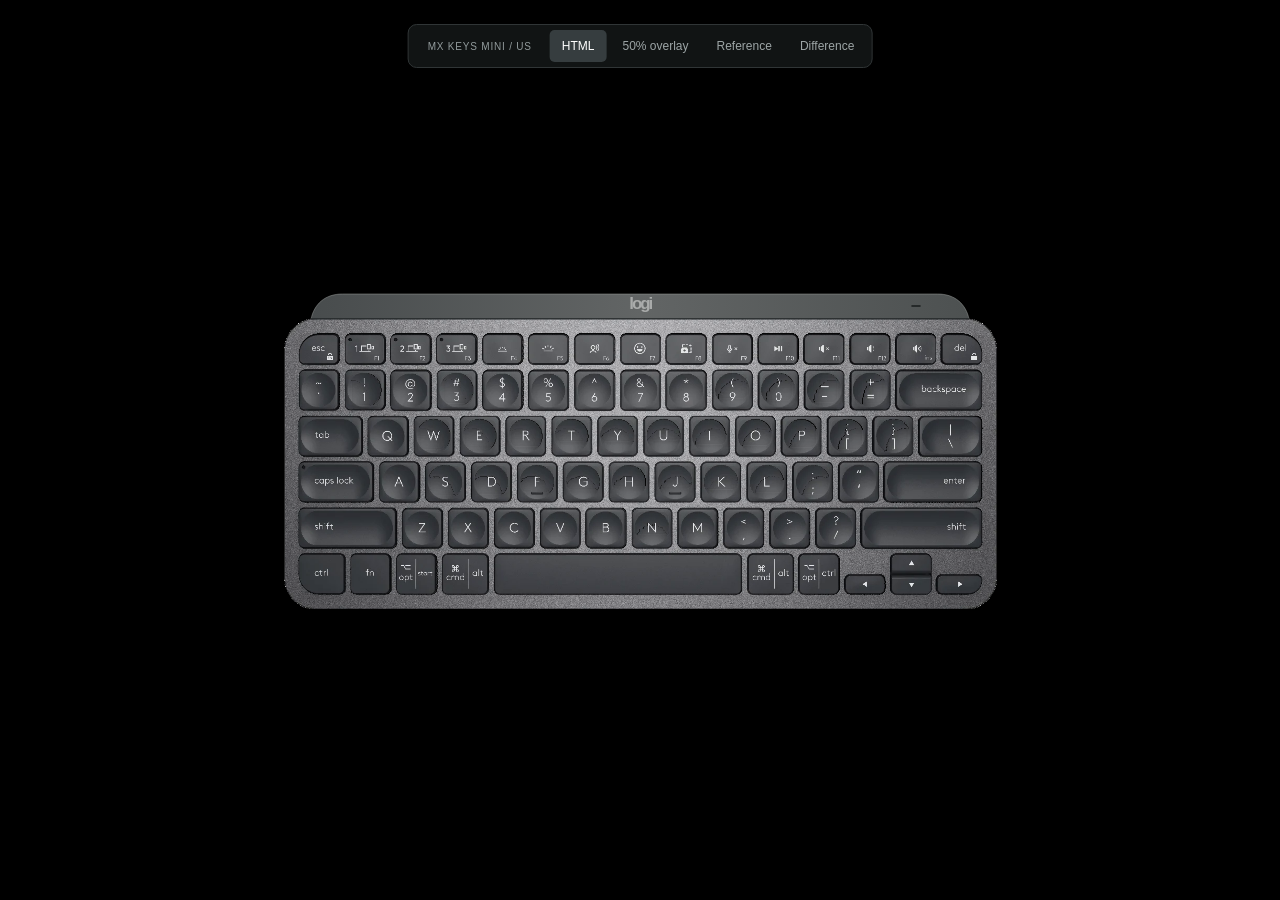
==== keyboard-layout/index.html @ f069ff0d "keyboard layout" ====
<!doctype html>
<html lang="en"><head><meta charset="utf-8"><meta name="viewport" content="width=device-width, initial-scale=1"><title>MX Keys Mini — layout study</title><link rel="stylesheet" href="style.css"></head>
<body><main><input class="view-input" type="radio" name="view" id="html" checked><input class="view-input" type="radio" name="view" id="overlay"><input class="view-input" type="radio" name="view" id="reference">
<input class="view-input" type="radio" name="view" id="difference"><nav class="comparison" aria-label="Compare keyboard layout"><span>MX KEYS MINI / US</span><label for="html">HTML</label><label for="overlay">50% overlay</label><label for="reference">Reference</label><label for="difference">Difference</label></nav>
<div class="scene"><div class="keyboard" role="img" aria-label="US QWERTY MX Keys Mini keyboard recreated in HTML and CSS"><div class="rail" aria-hidden="true">
  <svg class="rail-surface" viewBox="0 0 1256 48" preserveAspectRatio="none">
    <defs><linearGradient id="rail-metal" x1="0" y1="0" x2="1" y2="0"><stop stop-color="#484c4d"/><stop offset=".5" stop-color="#626565"/><stop offset="1" stop-color="#4d5151"/></linearGradient></defs>
    <path d="M0 48 C6 20 26 0 60 0 H1196 C1230 0 1250 20 1256 48 Z" fill="url(#rail-metal)"/>
  </svg>
  <svg class="rail-border" viewBox="0 0 1256 48" preserveAspectRatio="none">
    <path class="rail-rim" d="M0 48 C6 20 26 0 60 0 H1196 C1230 0 1250 20 1256 48"/>
    <path class="rail-seam" d="M0 47.5 H1256"/>
  </svg>
  <span>logi</span><i></i>
</div><div class="chassis"></div>
<div class="key function source-key" style="--x:28;--y:75;--w:79;--h:60"><img class="key-surface" src="assets/keys/00.png" alt=""><img class="key-legend" src="assets/legends/00.png" alt="esc  lock"><img class="original-icon" src="assets/icons/escape.png" alt="" style="left:69.620253%;top:58.333333%;width:13.924051%;height:26.666667%"></div>
<div class="key function source-key" style="--x:116;--y:75;--w:78;--h:60"><img class="key-surface" src="assets/keys/01.png" alt=""><img class="key-legend" src="assets/legends/01.png" alt="1  F1"><img class="original-icon" src="assets/icons/device-1.png" alt="" style="left:24.358974%;top:28.333333%;width:58.974359%;height:43.333333%"></div>
<div class="key function source-key" style="--x:203;--y:75;--w:79;--h:60"><img class="key-surface" src="assets/keys/02.png" alt=""><img class="key-legend" src="assets/legends/02.png" alt="2  F2"><img class="original-icon" src="assets/icons/device-2.png" alt="" style="left:22.784810%;top:28.333333%;width:60.759494%;height:43.333333%"></div>
<div class="key function source-key" style="--x:291;--y:75;--w:78;--h:60"><img class="key-surface" src="assets/keys/03.png" alt=""><img class="key-legend" src="assets/legends/03.png" alt="3  F3"><img class="original-icon" src="assets/icons/device-3.png" alt="" style="left:20.512821%;top:28.333333%;width:64.102564%;height:43.333333%"></div>
<div class="key function source-key" style="--x:378;--y:75;--w:79;--h:60"><img class="key-surface" src="assets/keys/04.png" alt=""><img class="key-legend" src="assets/legends/04.png" alt="Backlight down  F4"><img class="original-icon" src="assets/icons/backlight-down.png" alt="" style="left:35.443038%;top:38.333333%;width:49.367089%;height:33.333333%"></div>
<div class="key function source-key" style="--x:466;--y:75;--w:78;--h:60"><img class="key-surface" src="assets/keys/05.png" alt=""><img class="key-legend" src="assets/legends/05.png" alt="Backlight up  F5"><img class="original-icon" src="assets/icons/backlight-up.png" alt="" style="left:32.051282%;top:33.333333%;width:53.846154%;height:38.333333%"></div>
<div class="key function source-key" style="--x:553;--y:75;--w:79;--h:60"><img class="key-surface" src="assets/keys/06.png" alt=""><img class="key-legend" src="assets/legends/06.png" alt="Dictation  F6"><img class="original-icon" src="assets/icons/dictation.png" alt="" style="left:36.708861%;top:30.000000%;width:48.101266%;height:41.666667%"></div>
<div class="key function source-key" style="--x:641;--y:75;--w:78;--h:60"><img class="key-surface" src="assets/keys/07.png" alt=""><img class="key-legend" src="assets/legends/07.png" alt="Emoji  F7"><img class="original-icon" src="assets/icons/emoji.png" alt="" style="left:33.333333%;top:26.666667%;width:53.846154%;height:45.000000%"></div>
<div class="key function source-key" style="--x:728;--y:75;--w:79;--h:60"><img class="key-surface" src="assets/keys/08.png" alt=""><img class="key-legend" src="assets/legends/08.png" alt="Screenshot  F8"><img class="original-icon" src="assets/icons/screenshot.png" alt="" style="left:35.443038%;top:28.333333%;width:50.632911%;height:43.333333%"></div>
<div class="key function source-key" style="--x:816;--y:75;--w:78;--h:60"><img class="key-surface" src="assets/keys/09.png" alt=""><img class="key-legend" src="assets/legends/09.png" alt="Microphone mute  F9"><img class="original-icon" src="assets/icons/microphone-mute.png" alt="" style="left:35.897436%;top:31.666667%;width:51.282051%;height:40.000000%"></div>
<div class="key function source-key" style="--x:903;--y:75;--w:79;--h:60"><img class="key-surface" src="assets/keys/10.png" alt=""><img class="key-legend" src="assets/legends/10.png" alt="Play / pause  F10"><img class="original-icon" src="assets/icons/play-pause.png" alt="" style="left:37.974684%;top:35.000000%;width:51.898734%;height:36.666667%"></div>
<div class="key function source-key" style="--x:991;--y:75;--w:78;--h:60"><img class="key-surface" src="assets/keys/11.png" alt=""><img class="key-legend" src="assets/legends/11.png" alt="Mute  F11"><img class="original-icon" src="assets/icons/volume-mute.png" alt="" style="left:37.179487%;top:31.666667%;width:52.564103%;height:40.000000%"></div>
<div class="key function source-key" style="--x:1078;--y:75;--w:79;--h:60"><img class="key-surface" src="assets/keys/12.png" alt=""><img class="key-legend" src="assets/legends/12.png" alt="Volume down  F12"><img class="original-icon" src="assets/icons/volume-down.png" alt="" style="left:40.506329%;top:31.666667%;width:49.367089%;height:40.000000%"></div>
<div class="key function source-key" style="--x:1166;--y:75;--w:78;--h:60"><img class="key-surface" src="assets/keys/13.png" alt=""><img class="key-legend" src="assets/legends/13.png" alt="Volume up  ins"><img class="original-icon" src="assets/icons/volume-up.png" alt="" style="left:41.025641%;top:31.666667%;width:34.615385%;height:40.000000%"></div>
<div class="key function source-key" style="--x:1253;--y:75;--w:79;--h:60"><img class="key-surface" src="assets/keys/14.png" alt=""><img class="key-legend" src="assets/legends/14.png" alt="del  lock"><img class="original-icon" src="assets/icons/delete.png" alt="" style="left:74.683544%;top:61.666667%;width:13.924051%;height:23.333333%"></div>
<div class="key  source-key" style="--x:28;--y:143;--w:79;--h:80"><img class="key-surface" src="assets/keys/15.png" alt=""><img class="key-legend" src="assets/legends/15.png" alt="~  `"></div>
<div class="key  source-key" style="--x:128;--y:151;--w:58;--h:62"><img class="key-surface" src="assets/keys/16.png" alt=""><img class="key-legend" src="assets/legends/16.png" alt="!  1"></div>
<div class="key  source-key" style="--x:203;--y:144;--w:79;--h:78"><img class="key-surface" src="assets/keys/17.png" alt=""><img class="key-legend" src="assets/legends/17.png" alt="@  2"></div>
<div class="key  source-key" style="--x:303;--y:151;--w:58;--h:58"><img class="key-surface" src="assets/keys/18.png" alt=""><img class="key-legend" src="assets/legends/18.png" alt="#  3"></div>
<div class="key  source-key" style="--x:378;--y:144;--w:79;--h:78"><img class="key-surface" src="assets/keys/19.png" alt=""><img class="key-legend" src="assets/legends/19.png" alt="$  4"></div>
<div class="key  source-key" style="--x:466;--y:144;--w:78;--h:78"><img class="key-surface" src="assets/keys/20.png" alt=""><img class="key-legend" src="assets/legends/20.png" alt="%  5"></div>
<div class="key  source-key" style="--x:553;--y:144;--w:79;--h:78"><img class="key-surface" src="assets/keys/21.png" alt=""><img class="key-legend" src="assets/legends/21.png" alt="^  6"></div>
<div class="key  source-key" style="--x:641;--y:144;--w:78;--h:78"><img class="key-surface" src="assets/keys/22.png" alt=""><img class="key-legend" src="assets/legends/22.png" alt="&amp;  7"></div>
<div class="key  source-key" style="--x:728;--y:144;--w:79;--h:78"><img class="key-surface" src="assets/keys/23.png" alt=""><img class="key-legend" src="assets/legends/23.png" alt="*  8"></div>
<div class="key  source-key" style="--x:823;--y:151;--w:62;--h:49"><img class="key-surface" src="assets/keys/24.png" alt=""><img class="key-legend" src="assets/legends/24.png" alt="(  9"></div>
<div class="key  source-key" style="--x:911;--y:151;--w:59;--h:53"><img class="key-surface" src="assets/keys/25.png" alt=""><img class="key-legend" src="assets/legends/25.png" alt=")  0"></div>
<div class="key  source-key" style="--x:999;--y:151;--w:58;--h:56"><img class="key-surface" src="assets/keys/26.png" alt=""><img class="key-legend" src="assets/legends/26.png" alt="_  -"></div>
<div class="key  source-key" style="--x:1087;--y:151;--w:58;--h:59"><img class="key-surface" src="assets/keys/27.png" alt=""><img class="key-legend" src="assets/legends/27.png" alt="+  ="></div>
<div class="key backspace source-key" style="--x:1166;--y:144;--w:166;--h:79"><img class="key-surface" src="assets/keys/28.png" alt=""><img class="key-legend" src="assets/legends/28.png" alt="backspace"></div>
<div class="key label left source-key" style="--x:27;--y:232;--w:123;--h:79"><img class="key-surface" src="assets/keys/29.png" alt=""><img class="key-legend" src="assets/legends/29.png" alt="tab"></div>
<div class="key letter source-key" style="--x:159;--y:232;--w:79;--h:78"><img class="key-surface" src="assets/keys/30.png" alt=""><img class="key-legend" src="assets/legends/30.png" alt="Q"></div>
<div class="key letter source-key" style="--x:257;--y:238;--w:60;--h:59"><img class="key-surface" src="assets/keys/31.png" alt=""><img class="key-legend" src="assets/legends/31.png" alt="W"></div>
<div class="key letter source-key" style="--x:343;--y:238;--w:62;--h:56"><img class="key-surface" src="assets/keys/32.png" alt=""><img class="key-legend" src="assets/legends/32.png" alt="E"></div>
<div class="key letter source-key" style="--x:431;--y:238;--w:62;--h:53"><img class="key-surface" src="assets/keys/33.png" alt=""><img class="key-legend" src="assets/legends/33.png" alt="R"></div>
<div class="key letter source-key" style="--x:517;--y:238;--w:64;--h:44"><img class="key-surface" src="assets/keys/34.png" alt=""><img class="key-legend" src="assets/legends/34.png" alt="T"></div>
<div class="key letter source-key" style="--x:604;--y:238;--w:64;--h:44"><img class="key-surface" src="assets/keys/35.png" alt=""><img class="key-legend" src="assets/legends/35.png" alt="Y"></div>
<div class="key letter source-key" style="--x:692;--y:238;--w:64;--h:41"><img class="key-surface" src="assets/keys/36.png" alt=""><img class="key-legend" src="assets/legends/36.png" alt="U"></div>
<div class="key letter source-key" style="--x:779;--y:238;--w:65;--h:49"><img class="key-surface" src="assets/keys/37.png" alt=""><img class="key-legend" src="assets/legends/37.png" alt="I"></div>
<div class="key letter source-key" style="--x:867;--y:238;--w:63;--h:51"><img class="key-surface" src="assets/keys/38.png" alt=""><img class="key-legend" src="assets/legends/38.png" alt="O"></div>
<div class="key letter source-key" style="--x:955;--y:239;--w:61;--h:54"><img class="key-surface" src="assets/keys/39.png" alt=""><img class="key-legend" src="assets/legends/39.png" alt="P"></div>
<div class="key  source-key" style="--x:1043;--y:238;--w:61;--h:59"><img class="key-surface" src="assets/keys/40.png" alt=""><img class="key-legend" src="assets/legends/40.png" alt="{  ["></div>
<div class="key  source-key" style="--x:1130;--y:238;--w:61;--h:62"><img class="key-surface" src="assets/keys/41.png" alt=""><img class="key-legend" src="assets/legends/41.png" alt="}  ]"></div>
<div class="key  source-key" style="--x:1210;--y:232;--w:123;--h:78"><img class="key-surface" src="assets/keys/42.png" alt=""><img class="key-legend" src="assets/legends/42.png" alt="|  \"></div>
<div class="key label left caps source-key" style="--x:27;--y:319;--w:145;--h:80"><img class="key-surface" src="assets/keys/43.png" alt=""><img class="key-legend" src="assets/legends/43.png" alt="caps lock"></div>
<div class="key letter source-key" style="--x:181;--y:319;--w:79;--h:79"><img class="key-surface" src="assets/keys/44.png" alt=""><img class="key-legend" src="assets/legends/44.png" alt="A"></div>
<div class="key letter source-key" style="--x:276;--y:326;--w:63;--h:59"><img class="key-surface" src="assets/keys/45.png" alt=""><img class="key-legend" src="assets/legends/45.png" alt="S"></div>
<div class="key letter source-key" style="--x:364;--y:326;--w:63;--h:56"><img class="key-surface" src="assets/keys/46.png" alt=""><img class="key-legend" src="assets/legends/46.png" alt="D"></div>
<div class="key letter homing source-key" style="--x:451;--y:326;--w:64;--h:52"><img class="key-surface" src="assets/keys/47.png" alt=""><img class="key-legend" src="assets/legends/47.png" alt="F"></div>
<div class="key letter source-key" style="--x:538;--y:326;--w:65;--h:48"><img class="key-surface" src="assets/keys/48.png" alt=""><img class="key-legend" src="assets/legends/48.png" alt="G"></div>
<div class="key letter source-key" style="--x:626;--y:326;--w:64;--h:42"><img class="key-surface" src="assets/keys/49.png" alt=""><img class="key-legend" src="assets/legends/49.png" alt="H"></div>
<div class="key letter homing source-key" style="--x:714;--y:326;--w:64;--h:46"><img class="key-surface" src="assets/keys/50.png" alt=""><img class="key-legend" src="assets/legends/50.png" alt="J"></div>
<div class="key letter source-key" style="--x:801;--y:326;--w:65;--h:47"><img class="key-surface" src="assets/keys/51.png" alt=""><img class="key-legend" src="assets/legends/51.png" alt="K"></div>
<div class="key letter source-key" style="--x:889;--y:326;--w:64;--h:53"><img class="key-surface" src="assets/keys/52.png" alt=""><img class="key-legend" src="assets/legends/52.png" alt="L"></div>
<div class="key  source-key" style="--x:977;--y:326;--w:63;--h:57"><img class="key-surface" src="assets/keys/53.png" alt=""><img class="key-legend" src="assets/legends/53.png" alt=":  ;"></div>
<div class="key  source-key" style="--x:1057;--y:319;--w:78;--h:79"><img class="key-surface" src="assets/keys/54.png" alt=""><img class="key-legend" src="assets/legends/54.png" alt="&quot;  &#x27;"></div>
<div class="key label right source-key" style="--x:1144;--y:319;--w:189;--h:80"><img class="key-surface" src="assets/keys/55.png" alt=""><img class="key-legend" src="assets/legends/55.png" alt="enter"></div>
<div class="key label left source-key" style="--x:27;--y:406;--w:189;--h:81"><img class="key-surface" src="assets/keys/56.png" alt=""><img class="key-legend" src="assets/legends/56.png" alt="shift"></div>
<div class="key letter source-key" style="--x:225;--y:407;--w:78;--h:78"><img class="key-surface" src="assets/keys/57.png" alt=""><img class="key-legend" src="assets/legends/57.png" alt="Z"></div>
<div class="key letter source-key" style="--x:313;--y:407;--w:78;--h:78"><img class="key-surface" src="assets/keys/58.png" alt=""><img class="key-legend" src="assets/legends/58.png" alt="X"></div>
<div class="key letter source-key" style="--x:400;--y:407;--w:79;--h:78"><img class="key-surface" src="assets/keys/59.png" alt=""><img class="key-legend" src="assets/legends/59.png" alt="C"></div>
<div class="key letter source-key" style="--x:488;--y:407;--w:78;--h:78"><img class="key-surface" src="assets/keys/60.png" alt=""><img class="key-legend" src="assets/legends/60.png" alt="V"></div>
<div class="key letter source-key" style="--x:575;--y:407;--w:78;--h:78"><img class="key-surface" src="assets/keys/61.png" alt=""><img class="key-legend" src="assets/legends/61.png" alt="B"></div>
<div class="key letter source-key" style="--x:669;--y:414;--w:65;--h:45"><img class="key-surface" src="assets/keys/62.png" alt=""><img class="key-legend" src="assets/legends/62.png" alt="N"></div>
<div class="key letter source-key" style="--x:750;--y:407;--w:79;--h:78"><img class="key-surface" src="assets/keys/63.png" alt=""><img class="key-legend" src="assets/legends/63.png" alt="M"></div>
<div class="key  source-key" style="--x:838;--y:407;--w:78;--h:78"><img class="key-surface" src="assets/keys/64.png" alt=""><img class="key-legend" src="assets/legends/64.png" alt="&lt;  ,"></div>
<div class="key  source-key" style="--x:925;--y:407;--w:79;--h:78"><img class="key-surface" src="assets/keys/65.png" alt=""><img class="key-legend" src="assets/legends/65.png" alt="&gt;  ."></div>
<div class="key  source-key" style="--x:1013;--y:407;--w:78;--h:78"><img class="key-surface" src="assets/keys/66.png" alt=""><img class="key-legend" src="assets/legends/66.png" alt="?  /"></div>
<div class="key label right source-key" style="--x:1100;--y:406;--w:234;--h:80"><img class="key-surface" src="assets/keys/67.png" alt=""><img class="key-legend" src="assets/legends/67.png" alt="shift"></div>
<div class="key modifier source-key" style="--x:27;--y:494;--w:91;--h:80"><img class="key-surface" src="assets/keys/68.png" alt=""><img class="key-legend" src="assets/legends/68.png" alt="ctrl"></div>
<div class="key modifier source-key" style="--x:126;--y:494;--w:79;--h:80"><img class="key-surface" src="assets/keys/69.png" alt=""><img class="key-legend" src="assets/legends/69.png" alt="fn"></div>
<div class="key modifier source-key" style="--x:214;--y:494;--w:79;--h:79"><img class="key-surface" src="assets/keys/70.png" alt=""><img class="key-legend" src="assets/legends/70.png" alt="opt  start"></div>
<div class="key modifier source-key" style="--x:302;--y:494;--w:89;--h:79"><img class="key-surface" src="assets/keys/71.png" alt=""><img class="key-legend" src="assets/legends/71.png" alt="cmd  alt"></div>
<div class="key modifier space source-key" style="--x:400;--y:494;--w:474;--h:79"><img class="key-surface" src="assets/keys/72.png" alt=""><img class="key-legend" src="assets/legends/72.png" alt=""></div>
<div class="key modifier source-key" style="--x:883;--y:494;--w:90;--h:79"><img class="key-surface" src="assets/keys/73.png" alt=""><img class="key-legend" src="assets/legends/73.png" alt="cmd  alt"></div>
<div class="key modifier source-key" style="--x:982;--y:494;--w:78;--h:79"><img class="key-surface" src="assets/keys/74.png" alt=""><img class="key-legend" src="assets/legends/74.png" alt="opt  ctrl"></div>
<div class="key arrow source-key" style="--x:1069;--y:533;--w:79;--h:41"><img class="key-surface" src="assets/keys/75.png" alt=""><img class="key-legend" src="assets/legends/75.png" alt="Left"></div>
<div class="key arrow up source-key" style="--x:1157;--y:494;--w:79;--h:39"><img class="key-surface" src="assets/keys/76.png" alt=""><img class="key-legend" src="assets/legends/76.png" alt="Up"></div>
<div class="key arrow down source-key" style="--x:1157;--y:533;--w:79;--h:40"><img class="key-surface" src="assets/keys/77.png" alt=""><img class="key-legend" src="assets/legends/77.png" alt="Down"></div>
<div class="key arrow source-key" style="--x:1243;--y:533;--w:89;--h:41"><img class="key-surface" src="assets/keys/78.png" alt=""><img class="key-legend" src="assets/legends/78.png" alt="Right"></div></div><img class="reference" src="reference.webp" width="2443" height="1374" alt="Original MX Keys Mini reference photograph"></div></main><script src="effects.js"></script></body></html>
---- keyboard-layout/style.css ----
*{box-sizing:border-box}
html,body{margin:0;min-height:100%;background:#000;color:#ddd;font-family:"Segoe UI","Helvetica Neue",Arial,sans-serif}
main{min-height:100vh;display:grid;place-items:center}
.scene{width:100%;aspect-ratio:2443/1374;position:relative;container-type:inline-size;isolation:isolate}
.keyboard{position:absolute;left:22.1858%;top:28.3843%;width:55.6693%;height:43.6681%;font-weight:300}
/* The rail's face and outline share the original 1256 × 48 source-pixel
   profile. SVG coordinates keep the corners proportional at every viewport. */
.rail{
  --rail-rim-color:#969997;
  --rail-rim-width:1;
  --rail-seam-color:#202526;
  --rail-seam-width:2;
  position:absolute;left:calc(52 / 1360 * 100%);top:0;
  width:calc(1256 / 1360 * 100%);height:calc(48 / 600 * 100%);
  border:0;border-radius:0;background:none;text-align:center;
}
.rail-surface,.rail-border{position:absolute;inset:0;width:100%;height:100%;overflow:visible}
.rail-surface{z-index:0}.rail-border{z-index:1;pointer-events:none}
.rail-rim{fill:none;stroke:var(--rail-rim-color);stroke-width:var(--rail-rim-width)}
.rail-seam{fill:none;stroke:var(--rail-seam-color);stroke-width:var(--rail-seam-width)}
.rail>span{position:absolute;z-index:2;top:calc(4 / 48 * 100%);left:50%;transform:translateX(-50%);font-size:1.32cqw;letter-spacing:-.12em;font-weight:600;color:#a9abaa;line-height:1}
.rail i{position:absolute;z-index:2;right:7.3%;top:calc(20 / 48 * 100%);width:1.6%;height:calc(5 / 48 * 100%);border:.041cqw solid #252929;border-radius:.2cqw}
.chassis{position:absolute;inset:8% 0 0;border:1px solid #9b9d9c;border-radius:4.3% / 11%;background-color:#777a79;background-image:url("data:image/svg+xml,%3Csvg viewBox='0 0 180 180' xmlns='http://www.w3.org/2000/svg'%3E%3Cfilter id='n'%3E%3CfeTurbulence type='fractalNoise' baseFrequency='.9' numOctaves='3' stitchTiles='stitch'/%3E%3C/filter%3E%3Cpath fill='%23fff' filter='url(%23n)' opacity='.4' d='M0 0h180v180H0z'/%3E%3C/svg%3E");box-shadow:inset 0 0 2px #ddd}
.key{position:absolute;left:calc(var(--x)/1360*100%);top:calc(var(--y)/600*100%);width:calc(var(--w)/1360*100%);height:calc(var(--h)/600*100%);border: max(1px,.082cqw) solid #181c1c;border-radius:.5cqw;background:radial-gradient(ellipse 48% 49% at 50% 51%,#41474a 0%,#3d4345 65%,#343a3c 97%,#515657 100%);box-shadow:inset 0 0 .15cqw #a0a3a2,0 .04cqw .04cqw #202323;color:#e2e3e2;display:flex;flex-direction:column;align-items:center;justify-content:center;gap:.2cqw;font-size:.9cqw;line-height:1.12;font-weight:300;white-space:pre}
.secondary{font-size:.86cqw}
.letter{font-size:1.03cqw}
.label{font-size:.66cqw}
.left{align-items:flex-start;padding-left:.9cqw}
.right{align-items:flex-end;padding-right:.9cqw}
.function{font-size:.69cqw;background:linear-gradient(140deg,#454a4c,#4d5152);border-radius:.5cqw}
.function .secondary{position:absolute;bottom:.17cqw;right:.25cqw;font-size:.42cqw}
.function:nth-of-type(-n+6):before,.caps:before{content:'';position:absolute;top:.22cqw;left:.22cqw;width:.22cqw;height:.22cqw;border-radius:50%;background:#171c1c}
.backspace{font-size:.66cqw;align-items:flex-end;padding-right:.85cqw;gap:0;background:radial-gradient(ellipse 65% 46% at 58% 50%,#444a4c,#343a3d 85%,#4b5052)}
.backspace .secondary{font-size:inherit}
.homing:after{content:'';position:absolute;bottom:.58cqw;width:.9cqw;height:.16cqw;background:#262c2e;border:1px solid #55595a;border-radius:5px}
.euro .secondary{position:absolute;bottom:.6cqw;right:.5cqw;font-size:.6cqw}
.enter{clip-path:polygon(0 0,100% 0,100% 100%,18% 100%,18% 47%,0 47%);justify-content:flex-start;padding-top:1.1cqw;align-items:flex-end;padding-right:.8cqw;background:radial-gradient(ellipse at 65% 55%,#42484a,#343a3d 85%,#555a5b)}
.modifier{font-size:.65cqw;gap:.05cqw;background:linear-gradient(135deg,#414749,#353b3e)}
.modifier .secondary{font-size:.6cqw}
.space{background:linear-gradient(#4b5052,#353a3d)}
.arrow{font-size:.53cqw;background:linear-gradient(#414749,#343a3d);border-radius:.5cqw .5cqw .75cqw .75cqw}
.up{border-radius:.5cqw .5cqw 0 0}
.down{border-radius:0 0 .5cqw .5cqw}
.reference{position:absolute;inset:0;width:100%;height:100%;object-fit:contain;pointer-events:none;opacity:0;z-index:2}
#overlay:checked~.scene .reference{opacity:.5}
#reference:checked~.scene .reference{opacity:1}
.view-input{position:fixed;left:-100px}
.comparison{position:fixed;z-index:5;top:24px;left:50%;transform:translateX(-50%);display:flex;align-items:center;gap:4px;padding:5px;border:1px solid #303536;background:#131617e8;border-radius:9px;white-space:nowrap;font-size:12px}
.comparison>span{font-size:10px;letter-spacing:.08em;color:#929b9c;padding:0 14px}
.comparison label{cursor:pointer;padding:9px 12px;border-radius:5px;color:#9da5a6}
#html:checked~.comparison [for=html],#overlay:checked~.comparison [for=overlay],#reference:checked~.comparison [for=reference]{color:#fff;background:#363d3f}
.view-input:focus-visible~.comparison{outline:2px solid #a3b7bb;outline-offset:4px}
@media(max-width:600px){.comparison{top:14px}
.comparison>span{display:none}
.comparison label{padding:8px;font-size:11px}
}

/* The photo and reconstruction share one coordinate system. Blend only the
   keyboard region, so the black photo background cannot dim the entire scene. */
.reference{clip-path:inset(28.3% 22.1% 27.8% 22.1%)}
#difference:checked~.scene .reference{opacity:1;mix-blend-mode:difference}
#difference:checked~.comparison [for=difference]{color:#fff;background:#363d3f}
.keyboard{isolation:isolate}
.lighting{position:absolute;inset:0;width:100%;height:100%;pointer-events:none;z-index:1}
.key{z-index:2}
.traced .key{background:transparent;box-shadow:0 .05cqw .08cqw #0009,inset 0 .025cqw .035cqw #ffffff25;border-color:#171b1c}
.traced .enter{border:0;box-shadow:none}
.traced .key span{text-shadow:0 .025cqw .035cqw #0005}
/* Contact shadows ground the keys in their sockets, including the narrow gaps. */
.chassis{box-shadow:inset 0 .04cqw .08cqw #ffffff70,inset 0 -.08cqw .12cqw #14181880,0 .3cqw .8cqw #0009}
.key{filter:drop-shadow(.025cqw .055cqw .035cqw #0008)}
/* Exact source-pixel registration; avoid separate rounded scale factors. */
.keyboard{left:calc(542 / 2443 * 100%);top:calc(390 / 1374 * 100%);width:calc(1360 / 2443 * 100%);height:calc(600 / 1374 * 100%)}
/* Source-traced silhouettes and printed artwork retain their original pixels.
   The surrounding three pixels capture each unique rounded corner and socket. */
.key.source-key,.traced .key.source-key{border:0;border-radius:0;padding:0;gap:0;display:block;background:none;box-shadow:none;filter:none;clip-path:none;overflow:visible}
.source-key:before,.source-key:after{display:none}
.key-surface,.key-legend{position:absolute;inset:0;width:100%;height:100%;object-fit:fill;pointer-events:none}
.key-surface{z-index:0}.key-legend{z-index:1}.original-icon{position:absolute;z-index:2;pointer-events:none}
/* Keep the ray lighting as a restrained finish over the extracted key skins. */
.traced .lighting{z-index:3;opacity:.13;mix-blend-mode:soft-light}
/* The original key artwork owns the silhouette; ray lighting stays beneath it
   so an approximate height field cannot paint over the traced corners. */
.traced .lighting{z-index:1}
/* The US reference has a slightly wider chassis than the previous FR image. */
.chassis{left:calc(-6 / 1360 * 100%);right:calc(-2 / 1360 * 100%)}
/* Match source gutters continuously, without padded rectangular crop seams. */
.chassis{background:transparent url('assets/chassis.png') center / 100% 100% no-repeat;border:0;border-radius:0;box-shadow:none}
/* Compare static geometry and artwork; moving light is a display effect. */
#overlay:checked~.scene .lighting,#difference:checked~.scene .lighting,#reference:checked~.scene .lighting{opacity:0}
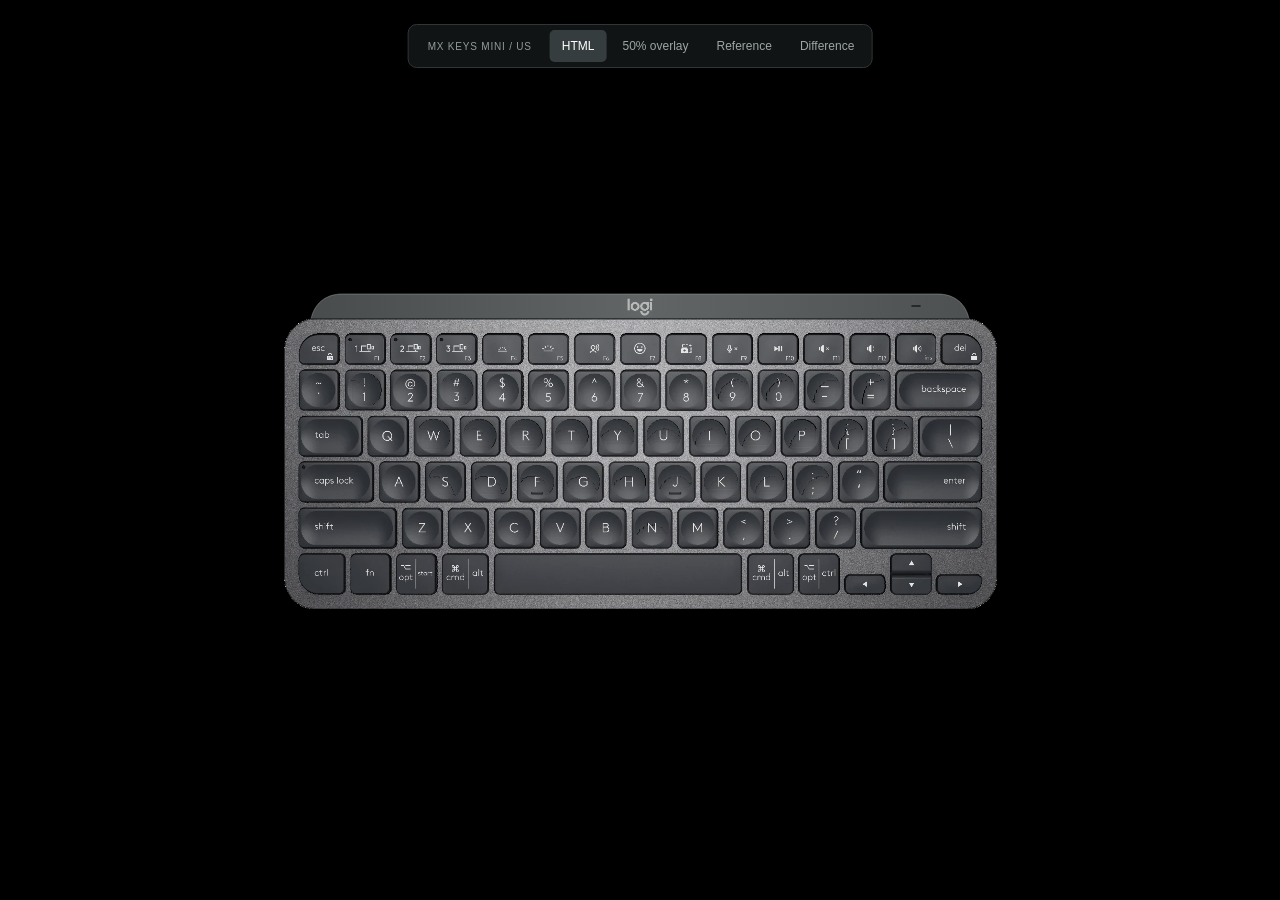
==== commit 0462b500: "logi" ====
--- a/keyboard-layout/index.html
+++ b/keyboard-layout/index.html
@@ -11,7 +11,7 @@
     <path class="rail-rim" d="M0 48 C6 20 26 0 60 0 H1196 C1230 0 1250 20 1256 48"/>
     <path class="rail-seam" d="M0 47.5 H1256"/>
   </svg>
-  <span>logi</span><i></i>
+  <img class="rail-logo" src="assets/icons/logi.png" alt=""><i></i>
 </div><div class="chassis"></div>
 <div class="key function source-key" style="--x:28;--y:75;--w:79;--h:60"><img class="key-surface" src="assets/keys/00.png" alt=""><img class="key-legend" src="assets/legends/00.png" alt="esc  lock"><img class="original-icon" src="assets/icons/escape.png" alt="" style="left:69.620253%;top:58.333333%;width:13.924051%;height:26.666667%"></div>
 <div class="key function source-key" style="--x:116;--y:75;--w:78;--h:60"><img class="key-surface" src="assets/keys/01.png" alt=""><img class="key-legend" src="assets/legends/01.png" alt="1  F1"><img class="original-icon" src="assets/icons/device-1.png" alt="" style="left:24.358974%;top:28.333333%;width:58.974359%;height:43.333333%"></div>
--- a/keyboard-layout/style.css
+++ b/keyboard-layout/style.css
@@ -18,7 +18,7 @@
 .rail-surface{z-index:0}.rail-border{z-index:1;pointer-events:none}
 .rail-rim{fill:none;stroke:var(--rail-rim-color);stroke-width:var(--rail-rim-width)}
 .rail-seam{fill:none;stroke:var(--rail-seam-color);stroke-width:var(--rail-seam-width)}
-.rail>span{position:absolute;z-index:2;top:calc(4 / 48 * 100%);left:50%;transform:translateX(-50%);font-size:1.32cqw;letter-spacing:-.12em;font-weight:600;color:#a9abaa;line-height:1}
+.rail-logo{position:absolute;z-index:2;left:calc(603 / 1256 * 100%);top:calc(7 / 48 * 100%);width:calc(50 / 1256 * 100%);height:calc(35 / 48 * 100%);pointer-events:none}
 .rail i{position:absolute;z-index:2;right:7.3%;top:calc(20 / 48 * 100%);width:1.6%;height:calc(5 / 48 * 100%);border:.041cqw solid #252929;border-radius:.2cqw}
 .chassis{position:absolute;inset:8% 0 0;border:1px solid #9b9d9c;border-radius:4.3% / 11%;background-color:#777a79;background-image:url("data:image/svg+xml,%3Csvg viewBox='0 0 180 180' xmlns='http://www.w3.org/2000/svg'%3E%3Cfilter id='n'%3E%3CfeTurbulence type='fractalNoise' baseFrequency='.9' numOctaves='3' stitchTiles='stitch'/%3E%3C/filter%3E%3Cpath fill='%23fff' filter='url(%23n)' opacity='.4' d='M0 0h180v180H0z'/%3E%3C/svg%3E");box-shadow:inset 0 0 2px #ddd}
 .key{position:absolute;left:calc(var(--x)/1360*100%);top:calc(var(--y)/600*100%);width:calc(var(--w)/1360*100%);height:calc(var(--h)/600*100%);border: max(1px,.082cqw) solid #181c1c;border-radius:.5cqw;background:radial-gradient(ellipse 48% 49% at 50% 51%,#41474a 0%,#3d4345 65%,#343a3c 97%,#515657 100%);box-shadow:inset 0 0 .15cqw #a0a3a2,0 .04cqw .04cqw #202323;color:#e2e3e2;display:flex;flex-direction:column;align-items:center;justify-content:center;gap:.2cqw;font-size:.9cqw;line-height:1.12;font-weight:300;white-space:pre}
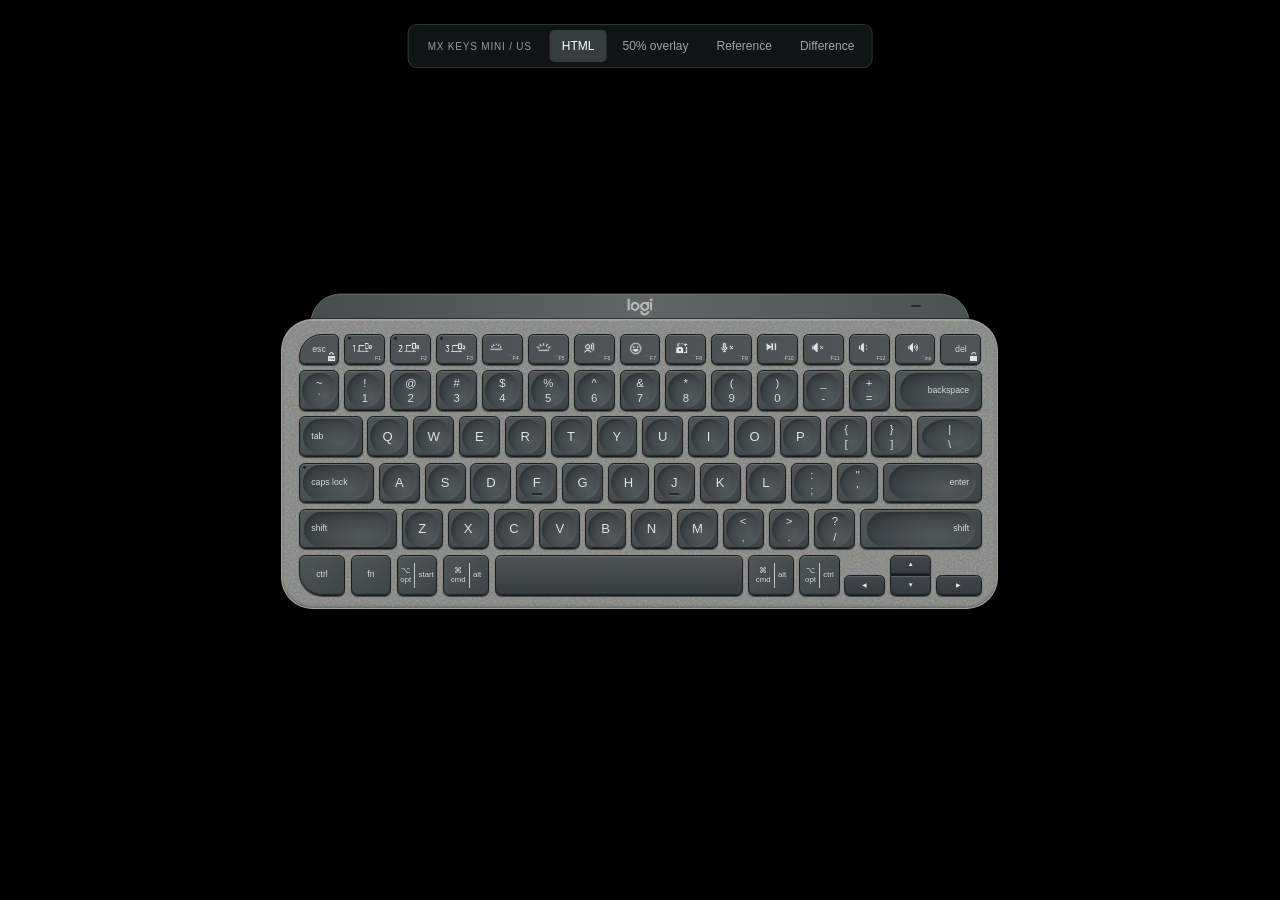
==== commit fc9315a1: "fixed HTML keyboard" ====
--- a/keyboard-layout/index.html
+++ b/keyboard-layout/index.html
@@ -1,94 +1,1201 @@
 <!doctype html>
-<html lang="en"><head><meta charset="utf-8"><meta name="viewport" content="width=device-width, initial-scale=1"><title>MX Keys Mini — layout study</title><link rel="stylesheet" href="style.css"></head>
-<body><main><input class="view-input" type="radio" name="view" id="html" checked><input class="view-input" type="radio" name="view" id="overlay"><input class="view-input" type="radio" name="view" id="reference">
-<input class="view-input" type="radio" name="view" id="difference"><nav class="comparison" aria-label="Compare keyboard layout"><span>MX KEYS MINI / US</span><label for="html">HTML</label><label for="overlay">50% overlay</label><label for="reference">Reference</label><label for="difference">Difference</label></nav>
-<div class="scene"><div class="keyboard" role="img" aria-label="US QWERTY MX Keys Mini keyboard recreated in HTML and CSS"><div class="rail" aria-hidden="true">
-  <svg class="rail-surface" viewBox="0 0 1256 48" preserveAspectRatio="none">
-    <defs><linearGradient id="rail-metal" x1="0" y1="0" x2="1" y2="0"><stop stop-color="#484c4d"/><stop offset=".5" stop-color="#626565"/><stop offset="1" stop-color="#4d5151"/></linearGradient></defs>
-    <path d="M0 48 C6 20 26 0 60 0 H1196 C1230 0 1250 20 1256 48 Z" fill="url(#rail-metal)"/>
-  </svg>
-  <svg class="rail-border" viewBox="0 0 1256 48" preserveAspectRatio="none">
-    <path class="rail-rim" d="M0 48 C6 20 26 0 60 0 H1196 C1230 0 1250 20 1256 48"/>
-    <path class="rail-seam" d="M0 47.5 H1256"/>
-  </svg>
-  <img class="rail-logo" src="assets/icons/logi.png" alt=""><i></i>
-</div><div class="chassis"></div>
-<div class="key function source-key" style="--x:28;--y:75;--w:79;--h:60"><img class="key-surface" src="assets/keys/00.png" alt=""><img class="key-legend" src="assets/legends/00.png" alt="esc  lock"><img class="original-icon" src="assets/icons/escape.png" alt="" style="left:69.620253%;top:58.333333%;width:13.924051%;height:26.666667%"></div>
-<div class="key function source-key" style="--x:116;--y:75;--w:78;--h:60"><img class="key-surface" src="assets/keys/01.png" alt=""><img class="key-legend" src="assets/legends/01.png" alt="1  F1"><img class="original-icon" src="assets/icons/device-1.png" alt="" style="left:24.358974%;top:28.333333%;width:58.974359%;height:43.333333%"></div>
-<div class="key function source-key" style="--x:203;--y:75;--w:79;--h:60"><img class="key-surface" src="assets/keys/02.png" alt=""><img class="key-legend" src="assets/legends/02.png" alt="2  F2"><img class="original-icon" src="assets/icons/device-2.png" alt="" style="left:22.784810%;top:28.333333%;width:60.759494%;height:43.333333%"></div>
-<div class="key function source-key" style="--x:291;--y:75;--w:78;--h:60"><img class="key-surface" src="assets/keys/03.png" alt=""><img class="key-legend" src="assets/legends/03.png" alt="3  F3"><img class="original-icon" src="assets/icons/device-3.png" alt="" style="left:20.512821%;top:28.333333%;width:64.102564%;height:43.333333%"></div>
-<div class="key function source-key" style="--x:378;--y:75;--w:79;--h:60"><img class="key-surface" src="assets/keys/04.png" alt=""><img class="key-legend" src="assets/legends/04.png" alt="Backlight down  F4"><img class="original-icon" src="assets/icons/backlight-down.png" alt="" style="left:35.443038%;top:38.333333%;width:49.367089%;height:33.333333%"></div>
-<div class="key function source-key" style="--x:466;--y:75;--w:78;--h:60"><img class="key-surface" src="assets/keys/05.png" alt=""><img class="key-legend" src="assets/legends/05.png" alt="Backlight up  F5"><img class="original-icon" src="assets/icons/backlight-up.png" alt="" style="left:32.051282%;top:33.333333%;width:53.846154%;height:38.333333%"></div>
-<div class="key function source-key" style="--x:553;--y:75;--w:79;--h:60"><img class="key-surface" src="assets/keys/06.png" alt=""><img class="key-legend" src="assets/legends/06.png" alt="Dictation  F6"><img class="original-icon" src="assets/icons/dictation.png" alt="" style="left:36.708861%;top:30.000000%;width:48.101266%;height:41.666667%"></div>
-<div class="key function source-key" style="--x:641;--y:75;--w:78;--h:60"><img class="key-surface" src="assets/keys/07.png" alt=""><img class="key-legend" src="assets/legends/07.png" alt="Emoji  F7"><img class="original-icon" src="assets/icons/emoji.png" alt="" style="left:33.333333%;top:26.666667%;width:53.846154%;height:45.000000%"></div>
-<div class="key function source-key" style="--x:728;--y:75;--w:79;--h:60"><img class="key-surface" src="assets/keys/08.png" alt=""><img class="key-legend" src="assets/legends/08.png" alt="Screenshot  F8"><img class="original-icon" src="assets/icons/screenshot.png" alt="" style="left:35.443038%;top:28.333333%;width:50.632911%;height:43.333333%"></div>
-<div class="key function source-key" style="--x:816;--y:75;--w:78;--h:60"><img class="key-surface" src="assets/keys/09.png" alt=""><img class="key-legend" src="assets/legends/09.png" alt="Microphone mute  F9"><img class="original-icon" src="assets/icons/microphone-mute.png" alt="" style="left:35.897436%;top:31.666667%;width:51.282051%;height:40.000000%"></div>
-<div class="key function source-key" style="--x:903;--y:75;--w:79;--h:60"><img class="key-surface" src="assets/keys/10.png" alt=""><img class="key-legend" src="assets/legends/10.png" alt="Play / pause  F10"><img class="original-icon" src="assets/icons/play-pause.png" alt="" style="left:37.974684%;top:35.000000%;width:51.898734%;height:36.666667%"></div>
-<div class="key function source-key" style="--x:991;--y:75;--w:78;--h:60"><img class="key-surface" src="assets/keys/11.png" alt=""><img class="key-legend" src="assets/legends/11.png" alt="Mute  F11"><img class="original-icon" src="assets/icons/volume-mute.png" alt="" style="left:37.179487%;top:31.666667%;width:52.564103%;height:40.000000%"></div>
-<div class="key function source-key" style="--x:1078;--y:75;--w:79;--h:60"><img class="key-surface" src="assets/keys/12.png" alt=""><img class="key-legend" src="assets/legends/12.png" alt="Volume down  F12"><img class="original-icon" src="assets/icons/volume-down.png" alt="" style="left:40.506329%;top:31.666667%;width:49.367089%;height:40.000000%"></div>
-<div class="key function source-key" style="--x:1166;--y:75;--w:78;--h:60"><img class="key-surface" src="assets/keys/13.png" alt=""><img class="key-legend" src="assets/legends/13.png" alt="Volume up  ins"><img class="original-icon" src="assets/icons/volume-up.png" alt="" style="left:41.025641%;top:31.666667%;width:34.615385%;height:40.000000%"></div>
-<div class="key function source-key" style="--x:1253;--y:75;--w:79;--h:60"><img class="key-surface" src="assets/keys/14.png" alt=""><img class="key-legend" src="assets/legends/14.png" alt="del  lock"><img class="original-icon" src="assets/icons/delete.png" alt="" style="left:74.683544%;top:61.666667%;width:13.924051%;height:23.333333%"></div>
-<div class="key  source-key" style="--x:28;--y:143;--w:79;--h:80"><img class="key-surface" src="assets/keys/15.png" alt=""><img class="key-legend" src="assets/legends/15.png" alt="~  `"></div>
-<div class="key  source-key" style="--x:128;--y:151;--w:58;--h:62"><img class="key-surface" src="assets/keys/16.png" alt=""><img class="key-legend" src="assets/legends/16.png" alt="!  1"></div>
-<div class="key  source-key" style="--x:203;--y:144;--w:79;--h:78"><img class="key-surface" src="assets/keys/17.png" alt=""><img class="key-legend" src="assets/legends/17.png" alt="@  2"></div>
-<div class="key  source-key" style="--x:303;--y:151;--w:58;--h:58"><img class="key-surface" src="assets/keys/18.png" alt=""><img class="key-legend" src="assets/legends/18.png" alt="#  3"></div>
-<div class="key  source-key" style="--x:378;--y:144;--w:79;--h:78"><img class="key-surface" src="assets/keys/19.png" alt=""><img class="key-legend" src="assets/legends/19.png" alt="$  4"></div>
-<div class="key  source-key" style="--x:466;--y:144;--w:78;--h:78"><img class="key-surface" src="assets/keys/20.png" alt=""><img class="key-legend" src="assets/legends/20.png" alt="%  5"></div>
-<div class="key  source-key" style="--x:553;--y:144;--w:79;--h:78"><img class="key-surface" src="assets/keys/21.png" alt=""><img class="key-legend" src="assets/legends/21.png" alt="^  6"></div>
-<div class="key  source-key" style="--x:641;--y:144;--w:78;--h:78"><img class="key-surface" src="assets/keys/22.png" alt=""><img class="key-legend" src="assets/legends/22.png" alt="&amp;  7"></div>
-<div class="key  source-key" style="--x:728;--y:144;--w:79;--h:78"><img class="key-surface" src="assets/keys/23.png" alt=""><img class="key-legend" src="assets/legends/23.png" alt="*  8"></div>
-<div class="key  source-key" style="--x:823;--y:151;--w:62;--h:49"><img class="key-surface" src="assets/keys/24.png" alt=""><img class="key-legend" src="assets/legends/24.png" alt="(  9"></div>
-<div class="key  source-key" style="--x:911;--y:151;--w:59;--h:53"><img class="key-surface" src="assets/keys/25.png" alt=""><img class="key-legend" src="assets/legends/25.png" alt=")  0"></div>
-<div class="key  source-key" style="--x:999;--y:151;--w:58;--h:56"><img class="key-surface" src="assets/keys/26.png" alt=""><img class="key-legend" src="assets/legends/26.png" alt="_  -"></div>
-<div class="key  source-key" style="--x:1087;--y:151;--w:58;--h:59"><img class="key-surface" src="assets/keys/27.png" alt=""><img class="key-legend" src="assets/legends/27.png" alt="+  ="></div>
-<div class="key backspace source-key" style="--x:1166;--y:144;--w:166;--h:79"><img class="key-surface" src="assets/keys/28.png" alt=""><img class="key-legend" src="assets/legends/28.png" alt="backspace"></div>
-<div class="key label left source-key" style="--x:27;--y:232;--w:123;--h:79"><img class="key-surface" src="assets/keys/29.png" alt=""><img class="key-legend" src="assets/legends/29.png" alt="tab"></div>
-<div class="key letter source-key" style="--x:159;--y:232;--w:79;--h:78"><img class="key-surface" src="assets/keys/30.png" alt=""><img class="key-legend" src="assets/legends/30.png" alt="Q"></div>
-<div class="key letter source-key" style="--x:257;--y:238;--w:60;--h:59"><img class="key-surface" src="assets/keys/31.png" alt=""><img class="key-legend" src="assets/legends/31.png" alt="W"></div>
-<div class="key letter source-key" style="--x:343;--y:238;--w:62;--h:56"><img class="key-surface" src="assets/keys/32.png" alt=""><img class="key-legend" src="assets/legends/32.png" alt="E"></div>
-<div class="key letter source-key" style="--x:431;--y:238;--w:62;--h:53"><img class="key-surface" src="assets/keys/33.png" alt=""><img class="key-legend" src="assets/legends/33.png" alt="R"></div>
-<div class="key letter source-key" style="--x:517;--y:238;--w:64;--h:44"><img class="key-surface" src="assets/keys/34.png" alt=""><img class="key-legend" src="assets/legends/34.png" alt="T"></div>
-<div class="key letter source-key" style="--x:604;--y:238;--w:64;--h:44"><img class="key-surface" src="assets/keys/35.png" alt=""><img class="key-legend" src="assets/legends/35.png" alt="Y"></div>
-<div class="key letter source-key" style="--x:692;--y:238;--w:64;--h:41"><img class="key-surface" src="assets/keys/36.png" alt=""><img class="key-legend" src="assets/legends/36.png" alt="U"></div>
-<div class="key letter source-key" style="--x:779;--y:238;--w:65;--h:49"><img class="key-surface" src="assets/keys/37.png" alt=""><img class="key-legend" src="assets/legends/37.png" alt="I"></div>
-<div class="key letter source-key" style="--x:867;--y:238;--w:63;--h:51"><img class="key-surface" src="assets/keys/38.png" alt=""><img class="key-legend" src="assets/legends/38.png" alt="O"></div>
-<div class="key letter source-key" style="--x:955;--y:239;--w:61;--h:54"><img class="key-surface" src="assets/keys/39.png" alt=""><img class="key-legend" src="assets/legends/39.png" alt="P"></div>
-<div class="key  source-key" style="--x:1043;--y:238;--w:61;--h:59"><img class="key-surface" src="assets/keys/40.png" alt=""><img class="key-legend" src="assets/legends/40.png" alt="{  ["></div>
-<div class="key  source-key" style="--x:1130;--y:238;--w:61;--h:62"><img class="key-surface" src="assets/keys/41.png" alt=""><img class="key-legend" src="assets/legends/41.png" alt="}  ]"></div>
-<div class="key  source-key" style="--x:1210;--y:232;--w:123;--h:78"><img class="key-surface" src="assets/keys/42.png" alt=""><img class="key-legend" src="assets/legends/42.png" alt="|  \"></div>
-<div class="key label left caps source-key" style="--x:27;--y:319;--w:145;--h:80"><img class="key-surface" src="assets/keys/43.png" alt=""><img class="key-legend" src="assets/legends/43.png" alt="caps lock"></div>
-<div class="key letter source-key" style="--x:181;--y:319;--w:79;--h:79"><img class="key-surface" src="assets/keys/44.png" alt=""><img class="key-legend" src="assets/legends/44.png" alt="A"></div>
-<div class="key letter source-key" style="--x:276;--y:326;--w:63;--h:59"><img class="key-surface" src="assets/keys/45.png" alt=""><img class="key-legend" src="assets/legends/45.png" alt="S"></div>
-<div class="key letter source-key" style="--x:364;--y:326;--w:63;--h:56"><img class="key-surface" src="assets/keys/46.png" alt=""><img class="key-legend" src="assets/legends/46.png" alt="D"></div>
-<div class="key letter homing source-key" style="--x:451;--y:326;--w:64;--h:52"><img class="key-surface" src="assets/keys/47.png" alt=""><img class="key-legend" src="assets/legends/47.png" alt="F"></div>
-<div class="key letter source-key" style="--x:538;--y:326;--w:65;--h:48"><img class="key-surface" src="assets/keys/48.png" alt=""><img class="key-legend" src="assets/legends/48.png" alt="G"></div>
-<div class="key letter source-key" style="--x:626;--y:326;--w:64;--h:42"><img class="key-surface" src="assets/keys/49.png" alt=""><img class="key-legend" src="assets/legends/49.png" alt="H"></div>
-<div class="key letter homing source-key" style="--x:714;--y:326;--w:64;--h:46"><img class="key-surface" src="assets/keys/50.png" alt=""><img class="key-legend" src="assets/legends/50.png" alt="J"></div>
-<div class="key letter source-key" style="--x:801;--y:326;--w:65;--h:47"><img class="key-surface" src="assets/keys/51.png" alt=""><img class="key-legend" src="assets/legends/51.png" alt="K"></div>
-<div class="key letter source-key" style="--x:889;--y:326;--w:64;--h:53"><img class="key-surface" src="assets/keys/52.png" alt=""><img class="key-legend" src="assets/legends/52.png" alt="L"></div>
-<div class="key  source-key" style="--x:977;--y:326;--w:63;--h:57"><img class="key-surface" src="assets/keys/53.png" alt=""><img class="key-legend" src="assets/legends/53.png" alt=":  ;"></div>
-<div class="key  source-key" style="--x:1057;--y:319;--w:78;--h:79"><img class="key-surface" src="assets/keys/54.png" alt=""><img class="key-legend" src="assets/legends/54.png" alt="&quot;  &#x27;"></div>
-<div class="key label right source-key" style="--x:1144;--y:319;--w:189;--h:80"><img class="key-surface" src="assets/keys/55.png" alt=""><img class="key-legend" src="assets/legends/55.png" alt="enter"></div>
-<div class="key label left source-key" style="--x:27;--y:406;--w:189;--h:81"><img class="key-surface" src="assets/keys/56.png" alt=""><img class="key-legend" src="assets/legends/56.png" alt="shift"></div>
-<div class="key letter source-key" style="--x:225;--y:407;--w:78;--h:78"><img class="key-surface" src="assets/keys/57.png" alt=""><img class="key-legend" src="assets/legends/57.png" alt="Z"></div>
-<div class="key letter source-key" style="--x:313;--y:407;--w:78;--h:78"><img class="key-surface" src="assets/keys/58.png" alt=""><img class="key-legend" src="assets/legends/58.png" alt="X"></div>
-<div class="key letter source-key" style="--x:400;--y:407;--w:79;--h:78"><img class="key-surface" src="assets/keys/59.png" alt=""><img class="key-legend" src="assets/legends/59.png" alt="C"></div>
-<div class="key letter source-key" style="--x:488;--y:407;--w:78;--h:78"><img class="key-surface" src="assets/keys/60.png" alt=""><img class="key-legend" src="assets/legends/60.png" alt="V"></div>
-<div class="key letter source-key" style="--x:575;--y:407;--w:78;--h:78"><img class="key-surface" src="assets/keys/61.png" alt=""><img class="key-legend" src="assets/legends/61.png" alt="B"></div>
-<div class="key letter source-key" style="--x:669;--y:414;--w:65;--h:45"><img class="key-surface" src="assets/keys/62.png" alt=""><img class="key-legend" src="assets/legends/62.png" alt="N"></div>
-<div class="key letter source-key" style="--x:750;--y:407;--w:79;--h:78"><img class="key-surface" src="assets/keys/63.png" alt=""><img class="key-legend" src="assets/legends/63.png" alt="M"></div>
-<div class="key  source-key" style="--x:838;--y:407;--w:78;--h:78"><img class="key-surface" src="assets/keys/64.png" alt=""><img class="key-legend" src="assets/legends/64.png" alt="&lt;  ,"></div>
-<div class="key  source-key" style="--x:925;--y:407;--w:79;--h:78"><img class="key-surface" src="assets/keys/65.png" alt=""><img class="key-legend" src="assets/legends/65.png" alt="&gt;  ."></div>
-<div class="key  source-key" style="--x:1013;--y:407;--w:78;--h:78"><img class="key-surface" src="assets/keys/66.png" alt=""><img class="key-legend" src="assets/legends/66.png" alt="?  /"></div>
-<div class="key label right source-key" style="--x:1100;--y:406;--w:234;--h:80"><img class="key-surface" src="assets/keys/67.png" alt=""><img class="key-legend" src="assets/legends/67.png" alt="shift"></div>
-<div class="key modifier source-key" style="--x:27;--y:494;--w:91;--h:80"><img class="key-surface" src="assets/keys/68.png" alt=""><img class="key-legend" src="assets/legends/68.png" alt="ctrl"></div>
-<div class="key modifier source-key" style="--x:126;--y:494;--w:79;--h:80"><img class="key-surface" src="assets/keys/69.png" alt=""><img class="key-legend" src="assets/legends/69.png" alt="fn"></div>
-<div class="key modifier source-key" style="--x:214;--y:494;--w:79;--h:79"><img class="key-surface" src="assets/keys/70.png" alt=""><img class="key-legend" src="assets/legends/70.png" alt="opt  start"></div>
-<div class="key modifier source-key" style="--x:302;--y:494;--w:89;--h:79"><img class="key-surface" src="assets/keys/71.png" alt=""><img class="key-legend" src="assets/legends/71.png" alt="cmd  alt"></div>
-<div class="key modifier space source-key" style="--x:400;--y:494;--w:474;--h:79"><img class="key-surface" src="assets/keys/72.png" alt=""><img class="key-legend" src="assets/legends/72.png" alt=""></div>
-<div class="key modifier source-key" style="--x:883;--y:494;--w:90;--h:79"><img class="key-surface" src="assets/keys/73.png" alt=""><img class="key-legend" src="assets/legends/73.png" alt="cmd  alt"></div>
-<div class="key modifier source-key" style="--x:982;--y:494;--w:78;--h:79"><img class="key-surface" src="assets/keys/74.png" alt=""><img class="key-legend" src="assets/legends/74.png" alt="opt  ctrl"></div>
-<div class="key arrow source-key" style="--x:1069;--y:533;--w:79;--h:41"><img class="key-surface" src="assets/keys/75.png" alt=""><img class="key-legend" src="assets/legends/75.png" alt="Left"></div>
-<div class="key arrow up source-key" style="--x:1157;--y:494;--w:79;--h:39"><img class="key-surface" src="assets/keys/76.png" alt=""><img class="key-legend" src="assets/legends/76.png" alt="Up"></div>
-<div class="key arrow down source-key" style="--x:1157;--y:533;--w:79;--h:40"><img class="key-surface" src="assets/keys/77.png" alt=""><img class="key-legend" src="assets/legends/77.png" alt="Down"></div>
-<div class="key arrow source-key" style="--x:1243;--y:533;--w:89;--h:41"><img class="key-surface" src="assets/keys/78.png" alt=""><img class="key-legend" src="assets/legends/78.png" alt="Right"></div></div><img class="reference" src="reference.webp" width="2443" height="1374" alt="Original MX Keys Mini reference photograph"></div></main><script src="effects.js"></script></body></html>+<html lang="en"><head><meta charset="utf-8"><meta name="viewport" content="width=device-width,initial-scale=1"><title>MX Keys Mini — React keyboard</title>
+<style>*{box-sizing:border-box}html,body{margin:0;min-height:100%;background:#000;color:#e2e3e2;font-family:'Segoe UI','Helvetica Neue',Arial,sans-serif}button{font:inherit}main{min-height:100vh;display:grid;place-items:center}.scene{width:100%;aspect-ratio:2443/1374;position:relative;container-type:inline-size;isolation:isolate}.keyboard{position:absolute;left:calc(542/2443*100%);top:calc(390/1374*100%);width:calc(1360/2443*100%);height:calc(600/1374*100%);isolation:isolate}
+.rail{--rail-rim-color:#969997;--rail-rim-width:1;--rail-seam-color:#202526;--rail-seam-width:2;position:absolute;left:calc(52/1360*100%);top:0;width:calc(1256/1360*100%);height:8%}.rail-surface,.rail-border{position:absolute;inset:0;width:100%;height:100%;overflow:visible}.rail-rim{fill:none;stroke:var(--rail-rim-color);stroke-width:var(--rail-rim-width)}.rail-seam{fill:none;stroke:var(--rail-seam-color);stroke-width:var(--rail-seam-width)}.rail-logo{position:absolute;left:calc(603/1256*100%);top:calc(7/48*100%);width:calc(50/1256*100%);height:calc(35/48*100%)}.rail i{position:absolute;right:7.3%;top:41.667%;width:1.6%;height:10.417%;border:.041cqw solid #252929;border-radius:.2cqw}
+.chassis{position:absolute;top:8%;bottom:0;left:calc(-6/1360*100%);right:calc(-2/1360*100%);border-radius:4.4%/10.9%;border:.04cqw solid #a1a3a0;background-color:#818380;background-image:url("data:image/svg+xml,%3Csvg viewBox='0 0 150 150' xmlns='http://www.w3.org/2000/svg'%3E%3Cfilter id='n'%3E%3CfeTurbulence type='fractalNoise' baseFrequency='.9' numOctaves='3' stitchTiles='stitch'/%3E%3C/filter%3E%3Cpath fill='%23fff' opacity='.38' filter='url(%23n)' d='M0 0h150v150H0z'/%3E%3C/svg%3E");box-shadow:inset 0 .04cqw .08cqw #ffffff60,inset 0 -.1cqw .2cqw #171c1d60}
+.key{position:absolute;z-index:1;margin:0;padding:0;appearance:none;cursor:pointer;color:#e5e7e6;font-weight:300;border:.08cqw solid #191d1e;border-radius:.48cqw;background:linear-gradient(140deg,#505556,#3e4446);box-shadow:0 .055cqw .06cqw #111b,inset 0 .04cqw .07cqw #b3b7b280,inset 0 -.06cqw .07cqw #161c1e;isolation:isolate;-webkit-tap-highlight-color:transparent}.key-face{position:absolute;inset:5%;border-radius:50%;background:radial-gradient(ellipse at 66% 68%,#53595b 0%,#454b4d 42%,#343a3d 78%,#303639 100%);box-shadow:inset .13cqw .09cqw .25cqw #181e2040,inset -.14cqw -.13cqw .22cqw #a3a8a51c}.key-print{position:absolute;inset:0;display:flex;align-items:center;justify-content:center;line-height:1.08;text-shadow:0 .02cqw .03cqw #0007}.letter-legend{font-size:1.02cqw;font-weight:300}.dual-legend{display:flex;flex-direction:column;align-items:center;gap:.23cqw;font-size:.89cqw;font-weight:300}.key--function{background:linear-gradient(120deg,#4c5153,#505456);border-radius:.43cqw}.key--function .key-face{display:none}.function-icon{position:absolute;left:50%;top:50%;transform:translate(-50%,-50%);max-width:66%;max-height:47%;width:auto;height:auto}.function-label{font-size:.69cqw}.function-number{position:absolute;bottom:.19cqw;right:.25cqw;font-size:.41cqw}.lock-icon{position:absolute;right:.24cqw;bottom:.21cqw;width:.57cqw;height:auto}.indicator{position:absolute;left:.23cqw;top:.22cqw;width:.23cqw;height:.23cqw;background:#141b1c;border-radius:50%;box-shadow:inset 0 -.02cqw .02cqw #87908e70}.key--wide .key-face{border-radius:1.45cqw}.wide-label{font-size:.68cqw}.key--wide.left .key-print{justify-content:flex-start;padding-left:.91cqw}.key--wide.right .key-print{justify-content:flex-end;padding-right:.91cqw}.key--modifier .key-face{display:none}.modifier-label{font-size:.68cqw}.modifier-split{display:flex;align-items:center;justify-content:center;font-size:.61cqw;line-height:1.2;width:100%;height:75%}.modifier-split>span{padding:0 .25cqw}.modifier-split>span+span{border-left:.035cqw solid #c4c9c7;min-height:85%;display:flex;align-items:center}.key--space{background:linear-gradient(#505456,#343a3d)}.key--space .key-face{display:none}.key--arrow .key-face{display:none}.key--arrow{border-radius:.43cqw;font-size:.5cqw;background:linear-gradient(#414749,#343a3d)}.key--arrow.up{border-radius:.45cqw .45cqw 0 0}.key--arrow.down{border-radius:0 0 .45cqw .45cqw}.escape{border-top-left-radius:1.8cqw}.control-left{border-bottom-left-radius:1.8cqw}.homing:after{content:'';position:absolute;bottom:.55cqw;left:50%;transform:translateX(-50%);width:.85cqw;height:.17cqw;border-radius:.1cqw;background:#252b2d;box-shadow:0 .03cqw .03cqw #8b949070}.key:active{filter:brightness(.85)}.key:focus-visible{outline:.1cqw solid #a0ccd5;outline-offset:.12cqw}.key[aria-pressed=true]{box-shadow:inset 0 0 0 .08cqw #b6d1ca,0 0 .35cqw #b6d1ca50}
+.reference{position:absolute;inset:0;width:100%;height:100%;pointer-events:none;opacity:0;z-index:2}.view--overlay .reference{opacity:.5}.view--reference .reference{opacity:1}.view--difference .reference{opacity:1;mix-blend-mode:difference}.comparison{position:fixed;z-index:5;top:24px;left:50%;transform:translateX(-50%);display:flex;align-items:center;gap:4px;padding:5px;border:1px solid #303536;background:#131617ed;border-radius:9px;white-space:nowrap;font-size:12px}.comparison>span{font-size:10px;letter-spacing:.08em;color:#929b9c;padding:0 14px}.comparison button{border:0;background:none;cursor:pointer;padding:9px 12px;border-radius:5px;color:#9da5a6}.comparison button[aria-pressed=true]{color:#fff;background:#363d3f}.comparison button:focus-visible{outline:2px solid #a3b7bb;outline-offset:2px}@media(max-width:600px){.comparison{top:14px}.comparison>span{display:none}.comparison button{padding:8px;font-size:11px}}
+</style></head><body><div id="root"></div>
+<script id="keyboard-source" type="text/tsx">// Edit the key data and reusable components here. This TSX is compiled in-page.
+type KeyKind = 'standard' | 'function' | 'wide' | 'modifier' | 'space' | 'arrow';
+type View = 'html' | 'overlay' | 'reference' | 'difference';
+type KeySpec = { id: string; kind: KeyKind; x: number; y: number; width: number; height: number; primary: string; secondary: string; icon?: string; side?: string; homing?: boolean; corner?: string };
+type KeyProps = { spec: KeySpec; selected: boolean; onSelect: (id: string) => void };
+const KEY_DATA: KeySpec[] = [
+  {
+    "id": "00",
+    "x": 28.0,
+    "y": 75.0,
+    "width": 78.0,
+    "height": 60.0,
+    "kind": "function",
+    "primary": "esc",
+    "secondary": "lock",
+    "icon": "assets/icons/escape.png",
+    "corner": "escape"
+  },
+  {
+    "id": "01",
+    "x": 115.5,
+    "y": 75.0,
+    "width": 78.0,
+    "height": 60.0,
+    "kind": "function",
+    "primary": "1",
+    "secondary": "F1",
+    "icon": "assets/icons/device-1.png"
+  },
+  {
+    "id": "02",
+    "x": 203.0,
+    "y": 75.0,
+    "width": 78.0,
+    "height": 60.0,
+    "kind": "function",
+    "primary": "2",
+    "secondary": "F2",
+    "icon": "assets/icons/device-2.png"
+  },
+  {
+    "id": "03",
+    "x": 290.5,
+    "y": 75.0,
+    "width": 78.0,
+    "height": 60.0,
+    "kind": "function",
+    "primary": "3",
+    "secondary": "F3",
+    "icon": "assets/icons/device-3.png"
+  },
+  {
+    "id": "04",
+    "x": 378.0,
+    "y": 75.0,
+    "width": 78.0,
+    "height": 60.0,
+    "kind": "function",
+    "primary": "Backlight down",
+    "secondary": "F4",
+    "icon": "assets/icons/backlight-down.png"
+  },
+  {
+    "id": "05",
+    "x": 465.5,
+    "y": 75.0,
+    "width": 78.0,
+    "height": 60.0,
+    "kind": "function",
+    "primary": "Backlight up",
+    "secondary": "F5",
+    "icon": "assets/icons/backlight-up.png"
+  },
+  {
+    "id": "06",
+    "x": 553.0,
+    "y": 75.0,
+    "width": 78.0,
+    "height": 60.0,
+    "kind": "function",
+    "primary": "Dictation",
+    "secondary": "F6",
+    "icon": "assets/icons/dictation.png"
+  },
+  {
+    "id": "07",
+    "x": 640.5,
+    "y": 75.0,
+    "width": 78.0,
+    "height": 60.0,
+    "kind": "function",
+    "primary": "Emoji",
+    "secondary": "F7",
+    "icon": "assets/icons/emoji.png"
+  },
+  {
+    "id": "08",
+    "x": 728.0,
+    "y": 75.0,
+    "width": 78.0,
+    "height": 60.0,
+    "kind": "function",
+    "primary": "Screenshot",
+    "secondary": "F8",
+    "icon": "assets/icons/screenshot.png"
+  },
+  {
+    "id": "09",
+    "x": 815.5,
+    "y": 75.0,
+    "width": 78.0,
+    "height": 60.0,
+    "kind": "function",
+    "primary": "Microphone mute",
+    "secondary": "F9",
+    "icon": "assets/icons/microphone-mute.png"
+  },
+  {
+    "id": "10",
+    "x": 903.0,
+    "y": 75.0,
+    "width": 78.0,
+    "height": 60.0,
+    "kind": "function",
+    "primary": "Play / pause",
+    "secondary": "F10",
+    "icon": "assets/icons/play-pause.png"
+  },
+  {
+    "id": "11",
+    "x": 990.5,
+    "y": 75.0,
+    "width": 78.0,
+    "height": 60.0,
+    "kind": "function",
+    "primary": "Mute",
+    "secondary": "F11",
+    "icon": "assets/icons/volume-mute.png"
+  },
+  {
+    "id": "12",
+    "x": 1078.0,
+    "y": 75.0,
+    "width": 78.0,
+    "height": 60.0,
+    "kind": "function",
+    "primary": "Volume down",
+    "secondary": "F12",
+    "icon": "assets/icons/volume-down.png"
+  },
+  {
+    "id": "13",
+    "x": 1165.5,
+    "y": 75.0,
+    "width": 78.0,
+    "height": 60.0,
+    "kind": "function",
+    "primary": "Volume up",
+    "secondary": "ins",
+    "icon": "assets/icons/volume-up.png"
+  },
+  {
+    "id": "14",
+    "x": 1253.0,
+    "y": 75.0,
+    "width": 78.0,
+    "height": 60.0,
+    "kind": "function",
+    "primary": "del",
+    "secondary": "lock",
+    "icon": "assets/icons/delete.png"
+  },
+  {
+    "id": "15",
+    "x": 28.0,
+    "y": 145.0,
+    "width": 78.0,
+    "height": 78.0,
+    "kind": "standard",
+    "primary": "~",
+    "secondary": "`"
+  },
+  {
+    "id": "16",
+    "x": 115.5,
+    "y": 145.0,
+    "width": 78.0,
+    "height": 78.0,
+    "kind": "standard",
+    "primary": "!",
+    "secondary": "1"
+  },
+  {
+    "id": "17",
+    "x": 203.0,
+    "y": 145.0,
+    "width": 78.0,
+    "height": 78.0,
+    "kind": "standard",
+    "primary": "@",
+    "secondary": "2"
+  },
+  {
+    "id": "18",
+    "x": 290.5,
+    "y": 145.0,
+    "width": 78.0,
+    "height": 78.0,
+    "kind": "standard",
+    "primary": "#",
+    "secondary": "3"
+  },
+  {
+    "id": "19",
+    "x": 378.0,
+    "y": 145.0,
+    "width": 78.0,
+    "height": 78.0,
+    "kind": "standard",
+    "primary": "$",
+    "secondary": "4"
+  },
+  {
+    "id": "20",
+    "x": 465.5,
+    "y": 145.0,
+    "width": 78.0,
+    "height": 78.0,
+    "kind": "standard",
+    "primary": "%",
+    "secondary": "5"
+  },
+  {
+    "id": "21",
+    "x": 553.0,
+    "y": 145.0,
+    "width": 78.0,
+    "height": 78.0,
+    "kind": "standard",
+    "primary": "^",
+    "secondary": "6"
+  },
+  {
+    "id": "22",
+    "x": 640.5,
+    "y": 145.0,
+    "width": 78.0,
+    "height": 78.0,
+    "kind": "standard",
+    "primary": "&",
+    "secondary": "7"
+  },
+  {
+    "id": "23",
+    "x": 728.0,
+    "y": 145.0,
+    "width": 78.0,
+    "height": 78.0,
+    "kind": "standard",
+    "primary": "*",
+    "secondary": "8"
+  },
+  {
+    "id": "24",
+    "x": 815.5,
+    "y": 145.0,
+    "width": 78.0,
+    "height": 78.0,
+    "kind": "standard",
+    "primary": "(",
+    "secondary": "9"
+  },
+  {
+    "id": "25",
+    "x": 903.0,
+    "y": 145.0,
+    "width": 78.0,
+    "height": 78.0,
+    "kind": "standard",
+    "primary": ")",
+    "secondary": "0"
+  },
+  {
+    "id": "26",
+    "x": 990.5,
+    "y": 145.0,
+    "width": 78.0,
+    "height": 78.0,
+    "kind": "standard",
+    "primary": "_",
+    "secondary": "-"
+  },
+  {
+    "id": "27",
+    "x": 1078.0,
+    "y": 145.0,
+    "width": 78.0,
+    "height": 78.0,
+    "kind": "standard",
+    "primary": "+",
+    "secondary": "="
+  },
+  {
+    "id": "28",
+    "x": 1166.0,
+    "y": 145.0,
+    "width": 166.0,
+    "height": 78.0,
+    "kind": "wide",
+    "primary": "backspace",
+    "secondary": "",
+    "side": "right"
+  },
+  {
+    "id": "29",
+    "x": 28.0,
+    "y": 233.0,
+    "width": 122.0,
+    "height": 78.0,
+    "kind": "wide",
+    "primary": "tab",
+    "secondary": "",
+    "side": "left"
+  },
+  {
+    "id": "30",
+    "x": 159.0,
+    "y": 233.0,
+    "width": 78.0,
+    "height": 78.0,
+    "kind": "standard",
+    "primary": "Q",
+    "secondary": ""
+  },
+  {
+    "id": "31",
+    "x": 246.5,
+    "y": 233.0,
+    "width": 78.0,
+    "height": 78.0,
+    "kind": "standard",
+    "primary": "W",
+    "secondary": ""
+  },
+  {
+    "id": "32",
+    "x": 334.0,
+    "y": 233.0,
+    "width": 78.0,
+    "height": 78.0,
+    "kind": "standard",
+    "primary": "E",
+    "secondary": ""
+  },
+  {
+    "id": "33",
+    "x": 421.5,
+    "y": 233.0,
+    "width": 78.0,
+    "height": 78.0,
+    "kind": "standard",
+    "primary": "R",
+    "secondary": ""
+  },
+  {
+    "id": "34",
+    "x": 509.0,
+    "y": 233.0,
+    "width": 78.0,
+    "height": 78.0,
+    "kind": "standard",
+    "primary": "T",
+    "secondary": ""
+  },
+  {
+    "id": "35",
+    "x": 596.5,
+    "y": 233.0,
+    "width": 78.0,
+    "height": 78.0,
+    "kind": "standard",
+    "primary": "Y",
+    "secondary": ""
+  },
+  {
+    "id": "36",
+    "x": 684.0,
+    "y": 233.0,
+    "width": 78.0,
+    "height": 78.0,
+    "kind": "standard",
+    "primary": "U",
+    "secondary": ""
+  },
+  {
+    "id": "37",
+    "x": 771.5,
+    "y": 233.0,
+    "width": 78.0,
+    "height": 78.0,
+    "kind": "standard",
+    "primary": "I",
+    "secondary": ""
+  },
+  {
+    "id": "38",
+    "x": 859.0,
+    "y": 233.0,
+    "width": 78.0,
+    "height": 78.0,
+    "kind": "standard",
+    "primary": "O",
+    "secondary": ""
+  },
+  {
+    "id": "39",
+    "x": 946.5,
+    "y": 233.0,
+    "width": 78.0,
+    "height": 78.0,
+    "kind": "standard",
+    "primary": "P",
+    "secondary": ""
+  },
+  {
+    "id": "40",
+    "x": 1034.0,
+    "y": 233.0,
+    "width": 78.0,
+    "height": 78.0,
+    "kind": "standard",
+    "primary": "{",
+    "secondary": "["
+  },
+  {
+    "id": "41",
+    "x": 1121.0,
+    "y": 233.0,
+    "width": 78.0,
+    "height": 78.0,
+    "kind": "standard",
+    "primary": "}",
+    "secondary": "]"
+  },
+  {
+    "id": "42",
+    "x": 1209.0,
+    "y": 233.0,
+    "width": 123.0,
+    "height": 78.0,
+    "kind": "standard",
+    "primary": "|",
+    "secondary": "\\"
+  },
+  {
+    "id": "43",
+    "x": 28.0,
+    "y": 321.0,
+    "width": 144.0,
+    "height": 78.0,
+    "kind": "wide",
+    "primary": "caps lock",
+    "secondary": "",
+    "side": "left"
+  },
+  {
+    "id": "44",
+    "x": 181.0,
+    "y": 321.0,
+    "width": 78.0,
+    "height": 78.0,
+    "kind": "standard",
+    "primary": "A",
+    "secondary": ""
+  },
+  {
+    "id": "45",
+    "x": 268.5,
+    "y": 321.0,
+    "width": 78.0,
+    "height": 78.0,
+    "kind": "standard",
+    "primary": "S",
+    "secondary": ""
+  },
+  {
+    "id": "46",
+    "x": 356.0,
+    "y": 321.0,
+    "width": 78.0,
+    "height": 78.0,
+    "kind": "standard",
+    "primary": "D",
+    "secondary": ""
+  },
+  {
+    "id": "47",
+    "x": 443.5,
+    "y": 321.0,
+    "width": 78.0,
+    "height": 78.0,
+    "kind": "standard",
+    "primary": "F",
+    "secondary": "",
+    "homing": true
+  },
+  {
+    "id": "48",
+    "x": 531.0,
+    "y": 321.0,
+    "width": 78.0,
+    "height": 78.0,
+    "kind": "standard",
+    "primary": "G",
+    "secondary": ""
+  },
+  {
+    "id": "49",
+    "x": 618.5,
+    "y": 321.0,
+    "width": 78.0,
+    "height": 78.0,
+    "kind": "standard",
+    "primary": "H",
+    "secondary": ""
+  },
+  {
+    "id": "50",
+    "x": 706.0,
+    "y": 321.0,
+    "width": 78.0,
+    "height": 78.0,
+    "kind": "standard",
+    "primary": "J",
+    "secondary": "",
+    "homing": true
+  },
+  {
+    "id": "51",
+    "x": 793.5,
+    "y": 321.0,
+    "width": 78.0,
+    "height": 78.0,
+    "kind": "standard",
+    "primary": "K",
+    "secondary": ""
+  },
+  {
+    "id": "52",
+    "x": 881.0,
+    "y": 321.0,
+    "width": 78.0,
+    "height": 78.0,
+    "kind": "standard",
+    "primary": "L",
+    "secondary": ""
+  },
+  {
+    "id": "53",
+    "x": 968.5,
+    "y": 321.0,
+    "width": 78.0,
+    "height": 78.0,
+    "kind": "standard",
+    "primary": ":",
+    "secondary": ";"
+  },
+  {
+    "id": "54",
+    "x": 1056.0,
+    "y": 321.0,
+    "width": 78.0,
+    "height": 78.0,
+    "kind": "standard",
+    "primary": "\"",
+    "secondary": "'"
+  },
+  {
+    "id": "55",
+    "x": 1144.0,
+    "y": 321.0,
+    "width": 188.0,
+    "height": 78.0,
+    "kind": "wide",
+    "primary": "enter",
+    "secondary": "",
+    "side": "right"
+  },
+  {
+    "id": "56",
+    "x": 28.0,
+    "y": 409.0,
+    "width": 188.0,
+    "height": 78.0,
+    "kind": "wide",
+    "primary": "shift",
+    "secondary": "",
+    "side": "left"
+  },
+  {
+    "id": "57",
+    "x": 225.0,
+    "y": 409.0,
+    "width": 78.0,
+    "height": 78.0,
+    "kind": "standard",
+    "primary": "Z",
+    "secondary": ""
+  },
+  {
+    "id": "58",
+    "x": 312.5,
+    "y": 409.0,
+    "width": 78.0,
+    "height": 78.0,
+    "kind": "standard",
+    "primary": "X",
+    "secondary": ""
+  },
+  {
+    "id": "59",
+    "x": 400.0,
+    "y": 409.0,
+    "width": 78.0,
+    "height": 78.0,
+    "kind": "standard",
+    "primary": "C",
+    "secondary": ""
+  },
+  {
+    "id": "60",
+    "x": 487.5,
+    "y": 409.0,
+    "width": 78.0,
+    "height": 78.0,
+    "kind": "standard",
+    "primary": "V",
+    "secondary": ""
+  },
+  {
+    "id": "61",
+    "x": 575.0,
+    "y": 409.0,
+    "width": 78.0,
+    "height": 78.0,
+    "kind": "standard",
+    "primary": "B",
+    "secondary": ""
+  },
+  {
+    "id": "62",
+    "x": 662.5,
+    "y": 409.0,
+    "width": 78.0,
+    "height": 78.0,
+    "kind": "standard",
+    "primary": "N",
+    "secondary": ""
+  },
+  {
+    "id": "63",
+    "x": 750.0,
+    "y": 409.0,
+    "width": 78.0,
+    "height": 78.0,
+    "kind": "standard",
+    "primary": "M",
+    "secondary": ""
+  },
+  {
+    "id": "64",
+    "x": 837.5,
+    "y": 409.0,
+    "width": 78.0,
+    "height": 78.0,
+    "kind": "standard",
+    "primary": "<",
+    "secondary": ","
+  },
+  {
+    "id": "65",
+    "x": 925.0,
+    "y": 409.0,
+    "width": 78.0,
+    "height": 78.0,
+    "kind": "standard",
+    "primary": ">",
+    "secondary": "."
+  },
+  {
+    "id": "66",
+    "x": 1012.5,
+    "y": 409.0,
+    "width": 78.0,
+    "height": 78.0,
+    "kind": "standard",
+    "primary": "?",
+    "secondary": "/"
+  },
+  {
+    "id": "67",
+    "x": 1100.0,
+    "y": 409.0,
+    "width": 232.0,
+    "height": 78.0,
+    "kind": "wide",
+    "primary": "shift",
+    "secondary": "",
+    "side": "right"
+  },
+  {
+    "id": "68",
+    "x": 28.0,
+    "y": 497.0,
+    "width": 89.0,
+    "height": 78.0,
+    "kind": "modifier",
+    "primary": "ctrl",
+    "secondary": "",
+    "corner": "control-left"
+  },
+  {
+    "id": "69",
+    "x": 127.0,
+    "y": 497.0,
+    "width": 78.0,
+    "height": 78.0,
+    "kind": "modifier",
+    "primary": "fn",
+    "secondary": ""
+  },
+  {
+    "id": "70",
+    "x": 215.0,
+    "y": 497.0,
+    "width": 78.0,
+    "height": 78.0,
+    "kind": "modifier",
+    "primary": "opt",
+    "secondary": "start"
+  },
+  {
+    "id": "71",
+    "x": 303.0,
+    "y": 497.0,
+    "width": 89.0,
+    "height": 78.0,
+    "kind": "modifier",
+    "primary": "cmd",
+    "secondary": "alt"
+  },
+  {
+    "id": "72",
+    "x": 402.0,
+    "y": 497.0,
+    "width": 474.0,
+    "height": 78.0,
+    "kind": "space",
+    "primary": "",
+    "secondary": ""
+  },
+  {
+    "id": "73",
+    "x": 885.0,
+    "y": 497.0,
+    "width": 89.0,
+    "height": 78.0,
+    "kind": "modifier",
+    "primary": "cmd",
+    "secondary": "alt"
+  },
+  {
+    "id": "74",
+    "x": 983.0,
+    "y": 497.0,
+    "width": 78.0,
+    "height": 78.0,
+    "kind": "modifier",
+    "primary": "opt",
+    "secondary": "ctrl"
+  },
+  {
+    "id": "75",
+    "x": 1069.0,
+    "y": 536.0,
+    "width": 78.0,
+    "height": 39.0,
+    "kind": "arrow",
+    "primary": "Left",
+    "secondary": ""
+  },
+  {
+    "id": "76",
+    "x": 1157.0,
+    "y": 497.0,
+    "width": 78.0,
+    "height": 39.0,
+    "kind": "arrow",
+    "primary": "Up",
+    "secondary": "",
+    "side": "up"
+  },
+  {
+    "id": "77",
+    "x": 1157.0,
+    "y": 536.0,
+    "width": 78.0,
+    "height": 39.0,
+    "kind": "arrow",
+    "primary": "Down",
+    "secondary": "",
+    "side": "down"
+  },
+  {
+    "id": "78",
+    "x": 1244.0,
+    "y": 536.0,
+    "width": 88.0,
+    "height": 39.0,
+    "kind": "arrow",
+    "primary": "Right",
+    "secondary": ""
+  }
+];
+const ART: Record<string, string> = {"logo": "[data-uri]", "reference": "[data-uri]", "assets/icons/escape.png": "[data-uri]", "assets/icons/device-1.png": "[data-uri]", "assets/icons/device-2.png": "[data-uri]", "assets/icons/device-3.png": "[data-uri]", "assets/icons/backlight-down.png": "[data-uri]", "assets/icons/backlight-up.png": "[data-uri]", "assets/icons/dictation.png": "[data-uri]", "assets/icons/emoji.png": "[data-uri]", "assets/icons/screenshot.png": "[data-uri]", "assets/icons/microphone-mute.png": "[data-uri]", "assets/icons/play-pause.png": "[data-uri]", "assets/icons/volume-mute.png": "[data-uri]", "assets/icons/volume-down.png": "[data-uri]", "assets/icons/volume-up.png": "[data-uri]", "assets/icons/delete.png": "[data-uri]"};
+const {useState} = React;
+
+function KeyFrame({spec, selected, onSelect, children}: KeyProps & {children?: React.ReactNode}) {
+  const style = {left: `${spec.x/1360*100}%`, top: `${spec.y/600*100}%`, width: `${spec.width/1360*100}%`, height: `${spec.height/600*100}%`} as React.CSSProperties;
+  return <button type="button" className={`key key--${spec.kind} ${spec.side || ''} ${spec.corner || ''} ${spec.homing?'homing':''}`} style={style} aria-label={spec.primary || 'Space'} aria-pressed={selected} onClick={()=>onSelect(spec.id)}>
+    <span className="key-face" aria-hidden="true"/>
+    <span className="key-print" aria-hidden="true">{children}</span>
+  </button>;
+}
+function StandardKey(props: KeyProps) {
+  const {primary,secondary} = props.spec;
+  return <KeyFrame {...props}><span className={secondary?'dual-legend':'letter-legend'}><span>{primary}</span>{secondary && <span>{secondary}</span>}</span></KeyFrame>;
+}
+function FunctionKey(props: KeyProps) {
+  const {spec}=props;
+  const end=spec.id==='00'||spec.id==='14';
+  return <KeyFrame {...props}>{end?<span className="function-label">{spec.primary}</span>:<img className="function-icon" src={ART[spec.icon!]} alt=""/>}
+    {end?<img className="lock-icon" src={ART[spec.icon!]} alt=""/>:<span className="function-number">{spec.secondary}</span>}
+    {Number(spec.id)>0 && Number(spec.id)<4 && <i className="indicator"/>}
+  </KeyFrame>;
+}
+function WideKey(props: KeyProps) {return <KeyFrame {...props}><span className="wide-label">{props.spec.primary}</span>{props.spec.primary==='caps lock'&&<i className="indicator"/>}</KeyFrame>;}
+function ModifierKey(props: KeyProps) {
+  const {primary,secondary}=props.spec;
+  if(primary==='cmd')return <KeyFrame {...props}><span className="modifier-split"><span>⌘<br/>cmd</span><span>alt</span></span></KeyFrame>;
+  if(primary==='opt')return <KeyFrame {...props}><span className="modifier-split"><span>⌥<br/>opt</span><span>{secondary}</span></span></KeyFrame>;
+  return <KeyFrame {...props}><span className="modifier-label">{primary}</span></KeyFrame>;
+}
+function SpaceKey(props: KeyProps) {return <KeyFrame {...props}/>;}
+function ArrowKey(props: KeyProps) {
+  const direction: Record<string, string>={Left:'◀',Right:'▶',Up:'▲',Down:'▼'};
+  return <KeyFrame {...props}><span className="arrow-label">{direction[props.spec.primary]}</span></KeyFrame>;
+}
+const KEY_TYPES: Record<KeyKind, React.ComponentType<KeyProps>> = {standard:StandardKey,function:FunctionKey,wide:WideKey,modifier:ModifierKey,space:SpaceKey,arrow:ArrowKey};
+function Rail() {
+  const outline='M0 48 C6 20 26 0 60 0 H1196 C1230 0 1250 20 1256 48';
+  return <div className="rail" aria-hidden="true">
+    <svg className="rail-surface" viewBox="0 0 1256 48" preserveAspectRatio="none"><defs><linearGradient id="metal"><stop stopColor="#484c4d"/><stop offset=".5" stopColor="#626565"/><stop offset="1" stopColor="#4d5151"/></linearGradient></defs><path d={outline+' Z'} fill="url(#metal)"/></svg>
+    <svg className="rail-border" viewBox="0 0 1256 48" preserveAspectRatio="none"><path className="rail-rim" d={outline}/><path className="rail-seam" d="M0 47.5 H1256"/></svg>
+    <img className="rail-logo" src={ART.logo} alt=""/><i/>
+  </div>;
+}
+function App() {
+  const [view,setView]=useState<View>('html');
+  const [selected,setSelected]=useState<string|null>(null);
+  return <main>
+    <nav className="comparison" aria-label="Compare keyboard layout"><span>MX KEYS MINI / US</span>{(['html','overlay','reference','difference'] as View[]).map(mode=><button type="button" key={mode} aria-pressed={view===mode} onClick={()=>setView(mode)}>{({html:'HTML',overlay:'50% overlay',reference:'Reference',difference:'Difference'})[mode]}</button>)}</nav>
+    <div className={`scene view--${view}`}>
+      <div className="keyboard" role="group" aria-label="US QWERTY MX Keys Mini keyboard"><Rail/><div className="chassis" aria-hidden="true"/>
+        {KEY_DATA.map(spec=>{const Component=KEY_TYPES[spec.kind];return <Component key={spec.id} spec={spec} selected={selected===spec.id} onSelect={id=>setSelected(selected===id?null:id)}/>;})}
+      </div>
+      <img className="reference" src={ART.reference} width="2443" height="1374" alt="Original MX Keys Mini reference"/>
+    </div>
+  </main>;
+}
+ReactDOM.createRoot(document.getElementById('root')!).render(<App/>);
+</script>
+<script>/**
+ * @license React
+ * react.production.min.js
+ *
+ * Copyright (c) Facebook, Inc. and its affiliates.
+ *
+ * This source code is licensed under the MIT license found in the
+ * LICENSE file in the root directory of this source tree.
+ */
+(function(){'use strict';(function(c,x){"object"===typeof exports&&"undefined"!==typeof module?x(exports):"function"===typeof define&&define.amd?define(["exports"],x):(c=c||self,x(c.React={}))})(this,function(c){function x(a){if(null===a||"object"!==typeof a)return null;a=V&&a[V]||a["@@iterator"];return"function"===typeof a?a:null}function w(a,b,e){this.props=a;this.context=b;this.refs=W;this.updater=e||X}function Y(){}function K(a,b,e){this.props=a;this.context=b;this.refs=W;this.updater=e||X}function Z(a,b,
+e){var m,d={},c=null,h=null;if(null!=b)for(m in void 0!==b.ref&&(h=b.ref),void 0!==b.key&&(c=""+b.key),b)aa.call(b,m)&&!ba.hasOwnProperty(m)&&(d[m]=b[m]);var l=arguments.length-2;if(1===l)d.children=e;else if(1<l){for(var f=Array(l),k=0;k<l;k++)f[k]=arguments[k+2];d.children=f}if(a&&a.defaultProps)for(m in l=a.defaultProps,l)void 0===d[m]&&(d[m]=l[m]);return{$$typeof:y,type:a,key:c,ref:h,props:d,_owner:L.current}}function oa(a,b){return{$$typeof:y,type:a.type,key:b,ref:a.ref,props:a.props,_owner:a._owner}}
+function M(a){return"object"===typeof a&&null!==a&&a.$$typeof===y}function pa(a){var b={"=":"=0",":":"=2"};return"$"+a.replace(/[=:]/g,function(a){return b[a]})}function N(a,b){return"object"===typeof a&&null!==a&&null!=a.key?pa(""+a.key):b.toString(36)}function B(a,b,e,m,d){var c=typeof a;if("undefined"===c||"boolean"===c)a=null;var h=!1;if(null===a)h=!0;else switch(c){case "string":case "number":h=!0;break;case "object":switch(a.$$typeof){case y:case qa:h=!0}}if(h)return h=a,d=d(h),a=""===m?"."+
+N(h,0):m,ca(d)?(e="",null!=a&&(e=a.replace(da,"$&/")+"/"),B(d,b,e,"",function(a){return a})):null!=d&&(M(d)&&(d=oa(d,e+(!d.key||h&&h.key===d.key?"":(""+d.key).replace(da,"$&/")+"/")+a)),b.push(d)),1;h=0;m=""===m?".":m+":";if(ca(a))for(var l=0;l<a.length;l++){c=a[l];var f=m+N(c,l);h+=B(c,b,e,f,d)}else if(f=x(a),"function"===typeof f)for(a=f.call(a),l=0;!(c=a.next()).done;)c=c.value,f=m+N(c,l++),h+=B(c,b,e,f,d);else if("object"===c)throw b=String(a),Error("Objects are not valid as a React child (found: "+
+("[object Object]"===b?"object with keys {"+Object.keys(a).join(", ")+"}":b)+"). If you meant to render a collection of children, use an array instead.");return h}function C(a,b,e){if(null==a)return a;var c=[],d=0;B(a,c,"","",function(a){return b.call(e,a,d++)});return c}function ra(a){if(-1===a._status){var b=a._result;b=b();b.then(function(b){if(0===a._status||-1===a._status)a._status=1,a._result=b},function(b){if(0===a._status||-1===a._status)a._status=2,a._result=b});-1===a._status&&(a._status=
+0,a._result=b)}if(1===a._status)return a._result.default;throw a._result;}function O(a,b){var e=a.length;a.push(b);a:for(;0<e;){var c=e-1>>>1,d=a[c];if(0<D(d,b))a[c]=b,a[e]=d,e=c;else break a}}function p(a){return 0===a.length?null:a[0]}function E(a){if(0===a.length)return null;var b=a[0],e=a.pop();if(e!==b){a[0]=e;a:for(var c=0,d=a.length,k=d>>>1;c<k;){var h=2*(c+1)-1,l=a[h],f=h+1,g=a[f];if(0>D(l,e))f<d&&0>D(g,l)?(a[c]=g,a[f]=e,c=f):(a[c]=l,a[h]=e,c=h);else if(f<d&&0>D(g,e))a[c]=g,a[f]=e,c=f;else break a}}return b}
+function D(a,b){var c=a.sortIndex-b.sortIndex;return 0!==c?c:a.id-b.id}function P(a){for(var b=p(r);null!==b;){if(null===b.callback)E(r);else if(b.startTime<=a)E(r),b.sortIndex=b.expirationTime,O(q,b);else break;b=p(r)}}function Q(a){z=!1;P(a);if(!u)if(null!==p(q))u=!0,R(S);else{var b=p(r);null!==b&&T(Q,b.startTime-a)}}function S(a,b){u=!1;z&&(z=!1,ea(A),A=-1);F=!0;var c=k;try{P(b);for(n=p(q);null!==n&&(!(n.expirationTime>b)||a&&!fa());){var m=n.callback;if("function"===typeof m){n.callback=null;
+k=n.priorityLevel;var d=m(n.expirationTime<=b);b=v();"function"===typeof d?n.callback=d:n===p(q)&&E(q);P(b)}else E(q);n=p(q)}if(null!==n)var g=!0;else{var h=p(r);null!==h&&T(Q,h.startTime-b);g=!1}return g}finally{n=null,k=c,F=!1}}function fa(){return v()-ha<ia?!1:!0}function R(a){G=a;H||(H=!0,I())}function T(a,b){A=ja(function(){a(v())},b)}function ka(a){throw Error("act(...) is not supported in production builds of React.");}var y=Symbol.for("react.element"),qa=Symbol.for("react.portal"),sa=Symbol.for("react.fragment"),
+ta=Symbol.for("react.strict_mode"),ua=Symbol.for("react.profiler"),va=Symbol.for("react.provider"),wa=Symbol.for("react.context"),xa=Symbol.for("react.forward_ref"),ya=Symbol.for("react.suspense"),za=Symbol.for("react.memo"),Aa=Symbol.for("react.lazy"),V=Symbol.iterator,X={isMounted:function(a){return!1},enqueueForceUpdate:function(a,b,c){},enqueueReplaceState:function(a,b,c,m){},enqueueSetState:function(a,b,c,m){}},la=Object.assign,W={};w.prototype.isReactComponent={};w.prototype.setState=function(a,
+b){if("object"!==typeof a&&"function"!==typeof a&&null!=a)throw Error("setState(...): takes an object of state variables to update or a function which returns an object of state variables.");this.updater.enqueueSetState(this,a,b,"setState")};w.prototype.forceUpdate=function(a){this.updater.enqueueForceUpdate(this,a,"forceUpdate")};Y.prototype=w.prototype;var t=K.prototype=new Y;t.constructor=K;la(t,w.prototype);t.isPureReactComponent=!0;var ca=Array.isArray,aa=Object.prototype.hasOwnProperty,L={current:null},
+ba={key:!0,ref:!0,__self:!0,__source:!0},da=/\/+/g,g={current:null},J={transition:null};if("object"===typeof performance&&"function"===typeof performance.now){var Ba=performance;var v=function(){return Ba.now()}}else{var ma=Date,Ca=ma.now();v=function(){return ma.now()-Ca}}var q=[],r=[],Da=1,n=null,k=3,F=!1,u=!1,z=!1,ja="function"===typeof setTimeout?setTimeout:null,ea="function"===typeof clearTimeout?clearTimeout:null,na="undefined"!==typeof setImmediate?setImmediate:null;"undefined"!==typeof navigator&&
+void 0!==navigator.scheduling&&void 0!==navigator.scheduling.isInputPending&&navigator.scheduling.isInputPending.bind(navigator.scheduling);var H=!1,G=null,A=-1,ia=5,ha=-1,U=function(){if(null!==G){var a=v();ha=a;var b=!0;try{b=G(!0,a)}finally{b?I():(H=!1,G=null)}}else H=!1};if("function"===typeof na)var I=function(){na(U)};else if("undefined"!==typeof MessageChannel){t=new MessageChannel;var Ea=t.port2;t.port1.onmessage=U;I=function(){Ea.postMessage(null)}}else I=function(){ja(U,0)};t={ReactCurrentDispatcher:g,
+ReactCurrentOwner:L,ReactCurrentBatchConfig:J,Scheduler:{__proto__:null,unstable_ImmediatePriority:1,unstable_UserBlockingPriority:2,unstable_NormalPriority:3,unstable_IdlePriority:5,unstable_LowPriority:4,unstable_runWithPriority:function(a,b){switch(a){case 1:case 2:case 3:case 4:case 5:break;default:a=3}var c=k;k=a;try{return b()}finally{k=c}},unstable_next:function(a){switch(k){case 1:case 2:case 3:var b=3;break;default:b=k}var c=k;k=b;try{return a()}finally{k=c}},unstable_scheduleCallback:function(a,
+b,c){var e=v();"object"===typeof c&&null!==c?(c=c.delay,c="number"===typeof c&&0<c?e+c:e):c=e;switch(a){case 1:var d=-1;break;case 2:d=250;break;case 5:d=1073741823;break;case 4:d=1E4;break;default:d=5E3}d=c+d;a={id:Da++,callback:b,priorityLevel:a,startTime:c,expirationTime:d,sortIndex:-1};c>e?(a.sortIndex=c,O(r,a),null===p(q)&&a===p(r)&&(z?(ea(A),A=-1):z=!0,T(Q,c-e))):(a.sortIndex=d,O(q,a),u||F||(u=!0,R(S)));return a},unstable_cancelCallback:function(a){a.callback=null},unstable_wrapCallback:function(a){var b=
+k;return function(){var c=k;k=b;try{return a.apply(this,arguments)}finally{k=c}}},unstable_getCurrentPriorityLevel:function(){return k},unstable_shouldYield:fa,unstable_requestPaint:function(){},unstable_continueExecution:function(){u||F||(u=!0,R(S))},unstable_pauseExecution:function(){},unstable_getFirstCallbackNode:function(){return p(q)},get unstable_now(){return v},unstable_forceFrameRate:function(a){0>a||125<a?console.error("forceFrameRate takes a positive int between 0 and 125, forcing frame rates higher than 125 fps is not supported"):
+ia=0<a?Math.floor(1E3/a):5},unstable_Profiling:null}};c.Children={map:C,forEach:function(a,b,c){C(a,function(){b.apply(this,arguments)},c)},count:function(a){var b=0;C(a,function(){b++});return b},toArray:function(a){return C(a,function(a){return a})||[]},only:function(a){if(!M(a))throw Error("React.Children.only expected to receive a single React element child.");return a}};c.Component=w;c.Fragment=sa;c.Profiler=ua;c.PureComponent=K;c.StrictMode=ta;c.Suspense=ya;c.__SECRET_INTERNALS_DO_NOT_USE_OR_YOU_WILL_BE_FIRED=
+t;c.act=ka;c.cloneElement=function(a,b,c){if(null===a||void 0===a)throw Error("React.cloneElement(...): The argument must be a React element, but you passed "+a+".");var e=la({},a.props),d=a.key,k=a.ref,h=a._owner;if(null!=b){void 0!==b.ref&&(k=b.ref,h=L.current);void 0!==b.key&&(d=""+b.key);if(a.type&&a.type.defaultProps)var l=a.type.defaultProps;for(f in b)aa.call(b,f)&&!ba.hasOwnProperty(f)&&(e[f]=void 0===b[f]&&void 0!==l?l[f]:b[f])}var f=arguments.length-2;if(1===f)e.children=c;else if(1<f){l=
+Array(f);for(var g=0;g<f;g++)l[g]=arguments[g+2];e.children=l}return{$$typeof:y,type:a.type,key:d,ref:k,props:e,_owner:h}};c.createContext=function(a){a={$$typeof:wa,_currentValue:a,_currentValue2:a,_threadCount:0,Provider:null,Consumer:null,_defaultValue:null,_globalName:null};a.Provider={$$typeof:va,_context:a};return a.Consumer=a};c.createElement=Z;c.createFactory=function(a){var b=Z.bind(null,a);b.type=a;return b};c.createRef=function(){return{current:null}};c.forwardRef=function(a){return{$$typeof:xa,
+render:a}};c.isValidElement=M;c.lazy=function(a){return{$$typeof:Aa,_payload:{_status:-1,_result:a},_init:ra}};c.memo=function(a,b){return{$$typeof:za,type:a,compare:void 0===b?null:b}};c.startTransition=function(a,b){b=J.transition;J.transition={};try{a()}finally{J.transition=b}};c.unstable_act=ka;c.useCallback=function(a,b){return g.current.useCallback(a,b)};c.useContext=function(a){return g.current.useContext(a)};c.useDebugValue=function(a,b){};c.useDeferredValue=function(a){return g.current.useDeferredValue(a)};
+c.useEffect=function(a,b){return g.current.useEffect(a,b)};c.useId=function(){return g.current.useId()};c.useImperativeHandle=function(a,b,c){return g.current.useImperativeHandle(a,b,c)};c.useInsertionEffect=function(a,b){return g.current.useInsertionEffect(a,b)};c.useLayoutEffect=function(a,b){return g.current.useLayoutEffect(a,b)};c.useMemo=function(a,b){return g.current.useMemo(a,b)};c.useReducer=function(a,b,c){return g.current.useReducer(a,b,c)};c.useRef=function(a){return g.current.useRef(a)};
+c.useState=function(a){return g.current.useState(a)};c.useSyncExternalStore=function(a,b,c){return g.current.useSyncExternalStore(a,b,c)};c.useTransition=function(){return g.current.useTransition()};c.version="18.3.1"});
+})();
+</script>
+<script>/**
+ * @license React
+ * react-dom.production.min.js
+ *
+ * Copyright (c) Facebook, Inc. and its affiliates.
+ *
+ * This source code is licensed under the MIT license found in the
+ * LICENSE file in the root directory of this source tree.
+ */
+(function(){/*
+ Modernizr 3.0.0pre (Custom Build) | MIT
+*/
+'use strict';(function(Q,zb){"object"===typeof exports&&"undefined"!==typeof module?zb(exports,require("react")):"function"===typeof define&&define.amd?define(["exports","react"],zb):(Q=Q||self,zb(Q.ReactDOM={},Q.React))})(this,function(Q,zb){function m(a){for(var b="https://reactjs.org/docs/error-decoder.html?invariant="+a,c=1;c<arguments.length;c++)b+="&args[]="+encodeURIComponent(arguments[c]);return"Minified React error #"+a+"; visit "+b+" for the full message or use the non-minified dev environment for full errors and additional helpful warnings."}
+function mb(a,b){Ab(a,b);Ab(a+"Capture",b)}function Ab(a,b){$b[a]=b;for(a=0;a<b.length;a++)cg.add(b[a])}function bj(a){if(Zd.call(dg,a))return!0;if(Zd.call(eg,a))return!1;if(cj.test(a))return dg[a]=!0;eg[a]=!0;return!1}function dj(a,b,c,d){if(null!==c&&0===c.type)return!1;switch(typeof b){case "function":case "symbol":return!0;case "boolean":if(d)return!1;if(null!==c)return!c.acceptsBooleans;a=a.toLowerCase().slice(0,5);return"data-"!==a&&"aria-"!==a;default:return!1}}function ej(a,b,c,d){if(null===
+b||"undefined"===typeof b||dj(a,b,c,d))return!0;if(d)return!1;if(null!==c)switch(c.type){case 3:return!b;case 4:return!1===b;case 5:return isNaN(b);case 6:return isNaN(b)||1>b}return!1}function Y(a,b,c,d,e,f,g){this.acceptsBooleans=2===b||3===b||4===b;this.attributeName=d;this.attributeNamespace=e;this.mustUseProperty=c;this.propertyName=a;this.type=b;this.sanitizeURL=f;this.removeEmptyString=g}function $d(a,b,c,d){var e=R.hasOwnProperty(b)?R[b]:null;if(null!==e?0!==e.type:d||!(2<b.length)||"o"!==
+b[0]&&"O"!==b[0]||"n"!==b[1]&&"N"!==b[1])ej(b,c,e,d)&&(c=null),d||null===e?bj(b)&&(null===c?a.removeAttribute(b):a.setAttribute(b,""+c)):e.mustUseProperty?a[e.propertyName]=null===c?3===e.type?!1:"":c:(b=e.attributeName,d=e.attributeNamespace,null===c?a.removeAttribute(b):(e=e.type,c=3===e||4===e&&!0===c?"":""+c,d?a.setAttributeNS(d,b,c):a.setAttribute(b,c)))}function ac(a){if(null===a||"object"!==typeof a)return null;a=fg&&a[fg]||a["@@iterator"];return"function"===typeof a?a:null}function bc(a,b,
+c){if(void 0===ae)try{throw Error();}catch(d){ae=(b=d.stack.trim().match(/\n( *(at )?)/))&&b[1]||""}return"\n"+ae+a}function be(a,b){if(!a||ce)return"";ce=!0;var c=Error.prepareStackTrace;Error.prepareStackTrace=void 0;try{if(b)if(b=function(){throw Error();},Object.defineProperty(b.prototype,"props",{set:function(){throw Error();}}),"object"===typeof Reflect&&Reflect.construct){try{Reflect.construct(b,[])}catch(n){var d=n}Reflect.construct(a,[],b)}else{try{b.call()}catch(n){d=n}a.call(b.prototype)}else{try{throw Error();
+}catch(n){d=n}a()}}catch(n){if(n&&d&&"string"===typeof n.stack){for(var e=n.stack.split("\n"),f=d.stack.split("\n"),g=e.length-1,h=f.length-1;1<=g&&0<=h&&e[g]!==f[h];)h--;for(;1<=g&&0<=h;g--,h--)if(e[g]!==f[h]){if(1!==g||1!==h){do if(g--,h--,0>h||e[g]!==f[h]){var k="\n"+e[g].replace(" at new "," at ");a.displayName&&k.includes("<anonymous>")&&(k=k.replace("<anonymous>",a.displayName));return k}while(1<=g&&0<=h)}break}}}finally{ce=!1,Error.prepareStackTrace=c}return(a=a?a.displayName||a.name:"")?bc(a):
+""}function fj(a){switch(a.tag){case 5:return bc(a.type);case 16:return bc("Lazy");case 13:return bc("Suspense");case 19:return bc("SuspenseList");case 0:case 2:case 15:return a=be(a.type,!1),a;case 11:return a=be(a.type.render,!1),a;case 1:return a=be(a.type,!0),a;default:return""}}function de(a){if(null==a)return null;if("function"===typeof a)return a.displayName||a.name||null;if("string"===typeof a)return a;switch(a){case Bb:return"Fragment";case Cb:return"Portal";case ee:return"Profiler";case fe:return"StrictMode";
+case ge:return"Suspense";case he:return"SuspenseList"}if("object"===typeof a)switch(a.$$typeof){case gg:return(a.displayName||"Context")+".Consumer";case hg:return(a._context.displayName||"Context")+".Provider";case ie:var b=a.render;a=a.displayName;a||(a=b.displayName||b.name||"",a=""!==a?"ForwardRef("+a+")":"ForwardRef");return a;case je:return b=a.displayName||null,null!==b?b:de(a.type)||"Memo";case Ta:b=a._payload;a=a._init;try{return de(a(b))}catch(c){}}return null}function gj(a){var b=a.type;
+switch(a.tag){case 24:return"Cache";case 9:return(b.displayName||"Context")+".Consumer";case 10:return(b._context.displayName||"Context")+".Provider";case 18:return"DehydratedFragment";case 11:return a=b.render,a=a.displayName||a.name||"",b.displayName||(""!==a?"ForwardRef("+a+")":"ForwardRef");case 7:return"Fragment";case 5:return b;case 4:return"Portal";case 3:return"Root";case 6:return"Text";case 16:return de(b);case 8:return b===fe?"StrictMode":"Mode";case 22:return"Offscreen";case 12:return"Profiler";
+case 21:return"Scope";case 13:return"Suspense";case 19:return"SuspenseList";case 25:return"TracingMarker";case 1:case 0:case 17:case 2:case 14:case 15:if("function"===typeof b)return b.displayName||b.name||null;if("string"===typeof b)return b}return null}function Ua(a){switch(typeof a){case "boolean":case "number":case "string":case "undefined":return a;case "object":return a;default:return""}}function ig(a){var b=a.type;return(a=a.nodeName)&&"input"===a.toLowerCase()&&("checkbox"===b||"radio"===
+b)}function hj(a){var b=ig(a)?"checked":"value",c=Object.getOwnPropertyDescriptor(a.constructor.prototype,b),d=""+a[b];if(!a.hasOwnProperty(b)&&"undefined"!==typeof c&&"function"===typeof c.get&&"function"===typeof c.set){var e=c.get,f=c.set;Object.defineProperty(a,b,{configurable:!0,get:function(){return e.call(this)},set:function(a){d=""+a;f.call(this,a)}});Object.defineProperty(a,b,{enumerable:c.enumerable});return{getValue:function(){return d},setValue:function(a){d=""+a},stopTracking:function(){a._valueTracker=
+null;delete a[b]}}}}function Pc(a){a._valueTracker||(a._valueTracker=hj(a))}function jg(a){if(!a)return!1;var b=a._valueTracker;if(!b)return!0;var c=b.getValue();var d="";a&&(d=ig(a)?a.checked?"true":"false":a.value);a=d;return a!==c?(b.setValue(a),!0):!1}function Qc(a){a=a||("undefined"!==typeof document?document:void 0);if("undefined"===typeof a)return null;try{return a.activeElement||a.body}catch(b){return a.body}}function ke(a,b){var c=b.checked;return E({},b,{defaultChecked:void 0,defaultValue:void 0,
+value:void 0,checked:null!=c?c:a._wrapperState.initialChecked})}function kg(a,b){var c=null==b.defaultValue?"":b.defaultValue,d=null!=b.checked?b.checked:b.defaultChecked;c=Ua(null!=b.value?b.value:c);a._wrapperState={initialChecked:d,initialValue:c,controlled:"checkbox"===b.type||"radio"===b.type?null!=b.checked:null!=b.value}}function lg(a,b){b=b.checked;null!=b&&$d(a,"checked",b,!1)}function le(a,b){lg(a,b);var c=Ua(b.value),d=b.type;if(null!=c)if("number"===d){if(0===c&&""===a.value||a.value!=
+c)a.value=""+c}else a.value!==""+c&&(a.value=""+c);else if("submit"===d||"reset"===d){a.removeAttribute("value");return}b.hasOwnProperty("value")?me(a,b.type,c):b.hasOwnProperty("defaultValue")&&me(a,b.type,Ua(b.defaultValue));null==b.checked&&null!=b.defaultChecked&&(a.defaultChecked=!!b.defaultChecked)}function mg(a,b,c){if(b.hasOwnProperty("value")||b.hasOwnProperty("defaultValue")){var d=b.type;if(!("submit"!==d&&"reset"!==d||void 0!==b.value&&null!==b.value))return;b=""+a._wrapperState.initialValue;
+c||b===a.value||(a.value=b);a.defaultValue=b}c=a.name;""!==c&&(a.name="");a.defaultChecked=!!a._wrapperState.initialChecked;""!==c&&(a.name=c)}function me(a,b,c){if("number"!==b||Qc(a.ownerDocument)!==a)null==c?a.defaultValue=""+a._wrapperState.initialValue:a.defaultValue!==""+c&&(a.defaultValue=""+c)}function Db(a,b,c,d){a=a.options;if(b){b={};for(var e=0;e<c.length;e++)b["$"+c[e]]=!0;for(c=0;c<a.length;c++)e=b.hasOwnProperty("$"+a[c].value),a[c].selected!==e&&(a[c].selected=e),e&&d&&(a[c].defaultSelected=
+!0)}else{c=""+Ua(c);b=null;for(e=0;e<a.length;e++){if(a[e].value===c){a[e].selected=!0;d&&(a[e].defaultSelected=!0);return}null!==b||a[e].disabled||(b=a[e])}null!==b&&(b.selected=!0)}}function ne(a,b){if(null!=b.dangerouslySetInnerHTML)throw Error(m(91));return E({},b,{value:void 0,defaultValue:void 0,children:""+a._wrapperState.initialValue})}function ng(a,b){var c=b.value;if(null==c){c=b.children;b=b.defaultValue;if(null!=c){if(null!=b)throw Error(m(92));if(cc(c)){if(1<c.length)throw Error(m(93));
+c=c[0]}b=c}null==b&&(b="");c=b}a._wrapperState={initialValue:Ua(c)}}function og(a,b){var c=Ua(b.value),d=Ua(b.defaultValue);null!=c&&(c=""+c,c!==a.value&&(a.value=c),null==b.defaultValue&&a.defaultValue!==c&&(a.defaultValue=c));null!=d&&(a.defaultValue=""+d)}function pg(a,b){b=a.textContent;b===a._wrapperState.initialValue&&""!==b&&null!==b&&(a.value=b)}function qg(a){switch(a){case "svg":return"http://www.w3.org/2000/svg";case "math":return"http://www.w3.org/1998/Math/MathML";default:return"http://www.w3.org/1999/xhtml"}}
+function oe(a,b){return null==a||"http://www.w3.org/1999/xhtml"===a?qg(b):"http://www.w3.org/2000/svg"===a&&"foreignObject"===b?"http://www.w3.org/1999/xhtml":a}function rg(a,b,c){return null==b||"boolean"===typeof b||""===b?"":c||"number"!==typeof b||0===b||dc.hasOwnProperty(a)&&dc[a]?(""+b).trim():b+"px"}function sg(a,b){a=a.style;for(var c in b)if(b.hasOwnProperty(c)){var d=0===c.indexOf("--"),e=rg(c,b[c],d);"float"===c&&(c="cssFloat");d?a.setProperty(c,e):a[c]=e}}function pe(a,b){if(b){if(ij[a]&&
+(null!=b.children||null!=b.dangerouslySetInnerHTML))throw Error(m(137,a));if(null!=b.dangerouslySetInnerHTML){if(null!=b.children)throw Error(m(60));if("object"!==typeof b.dangerouslySetInnerHTML||!("__html"in b.dangerouslySetInnerHTML))throw Error(m(61));}if(null!=b.style&&"object"!==typeof b.style)throw Error(m(62));}}function qe(a,b){if(-1===a.indexOf("-"))return"string"===typeof b.is;switch(a){case "annotation-xml":case "color-profile":case "font-face":case "font-face-src":case "font-face-uri":case "font-face-format":case "font-face-name":case "missing-glyph":return!1;
+default:return!0}}function re(a){a=a.target||a.srcElement||window;a.correspondingUseElement&&(a=a.correspondingUseElement);return 3===a.nodeType?a.parentNode:a}function tg(a){if(a=ec(a)){if("function"!==typeof se)throw Error(m(280));var b=a.stateNode;b&&(b=Rc(b),se(a.stateNode,a.type,b))}}function ug(a){Eb?Fb?Fb.push(a):Fb=[a]:Eb=a}function vg(){if(Eb){var a=Eb,b=Fb;Fb=Eb=null;tg(a);if(b)for(a=0;a<b.length;a++)tg(b[a])}}function wg(a,b,c){if(te)return a(b,c);te=!0;try{return xg(a,b,c)}finally{if(te=
+!1,null!==Eb||null!==Fb)yg(),vg()}}function fc(a,b){var c=a.stateNode;if(null===c)return null;var d=Rc(c);if(null===d)return null;c=d[b];a:switch(b){case "onClick":case "onClickCapture":case "onDoubleClick":case "onDoubleClickCapture":case "onMouseDown":case "onMouseDownCapture":case "onMouseMove":case "onMouseMoveCapture":case "onMouseUp":case "onMouseUpCapture":case "onMouseEnter":(d=!d.disabled)||(a=a.type,d=!("button"===a||"input"===a||"select"===a||"textarea"===a));a=!d;break a;default:a=!1}if(a)return null;
+if(c&&"function"!==typeof c)throw Error(m(231,b,typeof c));return c}function jj(a,b,c,d,e,f,g,h,k){gc=!1;Sc=null;kj.apply(lj,arguments)}function mj(a,b,c,d,e,f,g,h,k){jj.apply(this,arguments);if(gc){if(gc){var n=Sc;gc=!1;Sc=null}else throw Error(m(198));Tc||(Tc=!0,ue=n)}}function nb(a){var b=a,c=a;if(a.alternate)for(;b.return;)b=b.return;else{a=b;do b=a,0!==(b.flags&4098)&&(c=b.return),a=b.return;while(a)}return 3===b.tag?c:null}function zg(a){if(13===a.tag){var b=a.memoizedState;null===b&&(a=a.alternate,
+null!==a&&(b=a.memoizedState));if(null!==b)return b.dehydrated}return null}function Ag(a){if(nb(a)!==a)throw Error(m(188));}function nj(a){var b=a.alternate;if(!b){b=nb(a);if(null===b)throw Error(m(188));return b!==a?null:a}for(var c=a,d=b;;){var e=c.return;if(null===e)break;var f=e.alternate;if(null===f){d=e.return;if(null!==d){c=d;continue}break}if(e.child===f.child){for(f=e.child;f;){if(f===c)return Ag(e),a;if(f===d)return Ag(e),b;f=f.sibling}throw Error(m(188));}if(c.return!==d.return)c=e,d=f;
+else{for(var g=!1,h=e.child;h;){if(h===c){g=!0;c=e;d=f;break}if(h===d){g=!0;d=e;c=f;break}h=h.sibling}if(!g){for(h=f.child;h;){if(h===c){g=!0;c=f;d=e;break}if(h===d){g=!0;d=f;c=e;break}h=h.sibling}if(!g)throw Error(m(189));}}if(c.alternate!==d)throw Error(m(190));}if(3!==c.tag)throw Error(m(188));return c.stateNode.current===c?a:b}function Bg(a){a=nj(a);return null!==a?Cg(a):null}function Cg(a){if(5===a.tag||6===a.tag)return a;for(a=a.child;null!==a;){var b=Cg(a);if(null!==b)return b;a=a.sibling}return null}
+function oj(a,b){if(Ca&&"function"===typeof Ca.onCommitFiberRoot)try{Ca.onCommitFiberRoot(Uc,a,void 0,128===(a.current.flags&128))}catch(c){}}function pj(a){a>>>=0;return 0===a?32:31-(qj(a)/rj|0)|0}function hc(a){switch(a&-a){case 1:return 1;case 2:return 2;case 4:return 4;case 8:return 8;case 16:return 16;case 32:return 32;case 64:case 128:case 256:case 512:case 1024:case 2048:case 4096:case 8192:case 16384:case 32768:case 65536:case 131072:case 262144:case 524288:case 1048576:case 2097152:return a&
+4194240;case 4194304:case 8388608:case 16777216:case 33554432:case 67108864:return a&130023424;case 134217728:return 134217728;case 268435456:return 268435456;case 536870912:return 536870912;case 1073741824:return 1073741824;default:return a}}function Vc(a,b){var c=a.pendingLanes;if(0===c)return 0;var d=0,e=a.suspendedLanes,f=a.pingedLanes,g=c&268435455;if(0!==g){var h=g&~e;0!==h?d=hc(h):(f&=g,0!==f&&(d=hc(f)))}else g=c&~e,0!==g?d=hc(g):0!==f&&(d=hc(f));if(0===d)return 0;if(0!==b&&b!==d&&0===(b&e)&&
+(e=d&-d,f=b&-b,e>=f||16===e&&0!==(f&4194240)))return b;0!==(d&4)&&(d|=c&16);b=a.entangledLanes;if(0!==b)for(a=a.entanglements,b&=d;0<b;)c=31-ta(b),e=1<<c,d|=a[c],b&=~e;return d}function sj(a,b){switch(a){case 1:case 2:case 4:return b+250;case 8:case 16:case 32:case 64:case 128:case 256:case 512:case 1024:case 2048:case 4096:case 8192:case 16384:case 32768:case 65536:case 131072:case 262144:case 524288:case 1048576:case 2097152:return b+5E3;case 4194304:case 8388608:case 16777216:case 33554432:case 67108864:return-1;
+case 134217728:case 268435456:case 536870912:case 1073741824:return-1;default:return-1}}function tj(a,b){for(var c=a.suspendedLanes,d=a.pingedLanes,e=a.expirationTimes,f=a.pendingLanes;0<f;){var g=31-ta(f),h=1<<g,k=e[g];if(-1===k){if(0===(h&c)||0!==(h&d))e[g]=sj(h,b)}else k<=b&&(a.expiredLanes|=h);f&=~h}}function ve(a){a=a.pendingLanes&-1073741825;return 0!==a?a:a&1073741824?1073741824:0}function Dg(){var a=Wc;Wc<<=1;0===(Wc&4194240)&&(Wc=64);return a}function we(a){for(var b=[],c=0;31>c;c++)b.push(a);
+return b}function ic(a,b,c){a.pendingLanes|=b;536870912!==b&&(a.suspendedLanes=0,a.pingedLanes=0);a=a.eventTimes;b=31-ta(b);a[b]=c}function uj(a,b){var c=a.pendingLanes&~b;a.pendingLanes=b;a.suspendedLanes=0;a.pingedLanes=0;a.expiredLanes&=b;a.mutableReadLanes&=b;a.entangledLanes&=b;b=a.entanglements;var d=a.eventTimes;for(a=a.expirationTimes;0<c;){var e=31-ta(c),f=1<<e;b[e]=0;d[e]=-1;a[e]=-1;c&=~f}}function xe(a,b){var c=a.entangledLanes|=b;for(a=a.entanglements;c;){var d=31-ta(c),e=1<<d;e&b|a[d]&
+b&&(a[d]|=b);c&=~e}}function Eg(a){a&=-a;return 1<a?4<a?0!==(a&268435455)?16:536870912:4:1}function Fg(a,b){switch(a){case "focusin":case "focusout":Va=null;break;case "dragenter":case "dragleave":Wa=null;break;case "mouseover":case "mouseout":Xa=null;break;case "pointerover":case "pointerout":jc.delete(b.pointerId);break;case "gotpointercapture":case "lostpointercapture":kc.delete(b.pointerId)}}function lc(a,b,c,d,e,f){if(null===a||a.nativeEvent!==f)return a={blockedOn:b,domEventName:c,eventSystemFlags:d,
+nativeEvent:f,targetContainers:[e]},null!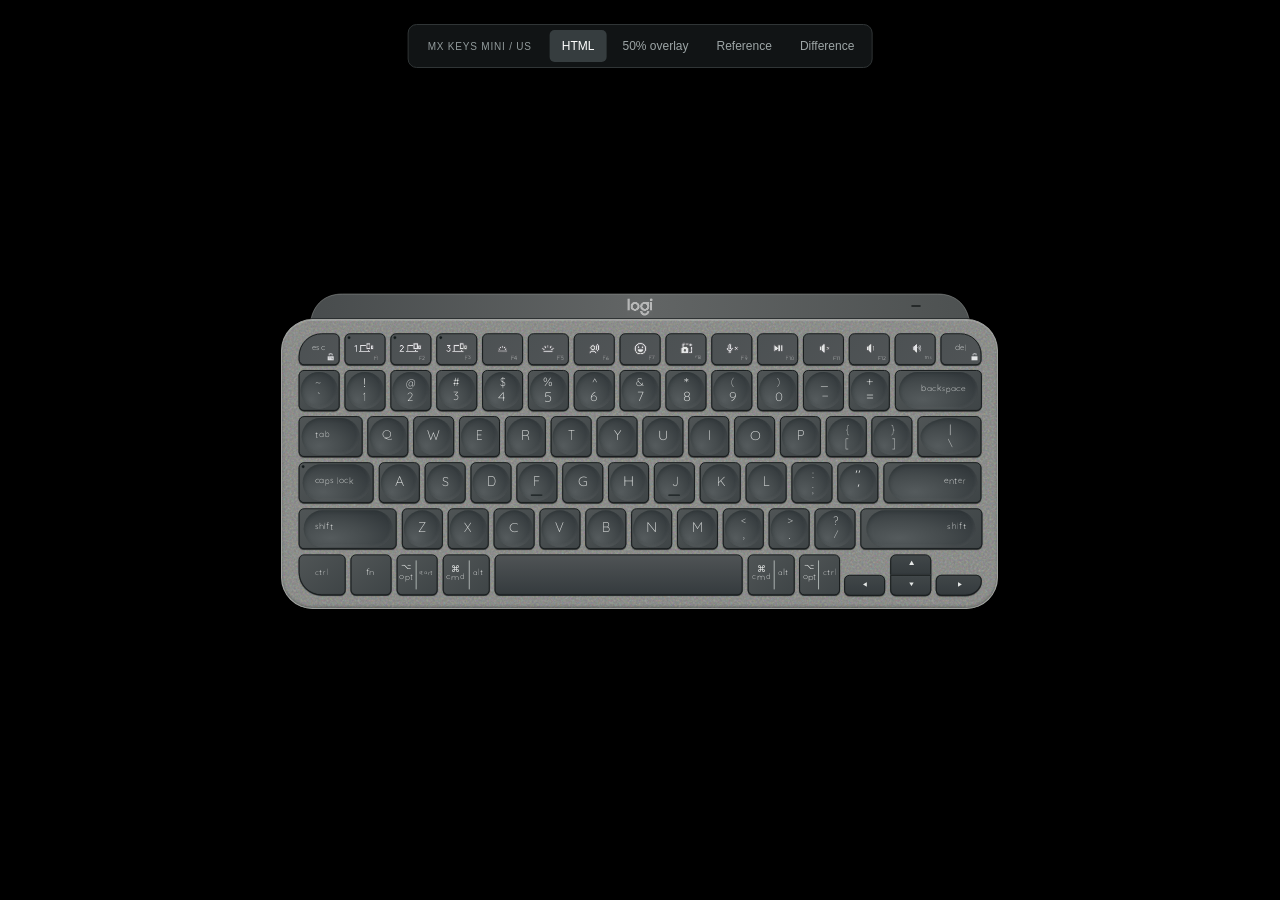
==== commit 7b02c788: "fixed HTML keyboard" ====
--- a/keyboard-layout/index.html
+++ b/keyboard-layout/index.html
@@ -1,15 +1,141 @@
 <!doctype html>
 <html lang="en"><head><meta charset="utf-8"><meta name="viewport" content="width=device-width,initial-scale=1"><title>MX Keys Mini — React keyboard</title>
-<style>*{box-sizing:border-box}html,body{margin:0;min-height:100%;background:#000;color:#e2e3e2;font-family:'Segoe UI','Helvetica Neue',Arial,sans-serif}button{font:inherit}main{min-height:100vh;display:grid;place-items:center}.scene{width:100%;aspect-ratio:2443/1374;position:relative;container-type:inline-size;isolation:isolate}.keyboard{position:absolute;left:calc(542/2443*100%);top:calc(390/1374*100%);width:calc(1360/2443*100%);height:calc(600/1374*100%);isolation:isolate}
+<style>@font-face{font-family:KeyboardLegend;src:url([data-uri]) format('truetype');font-style:normal;font-weight:300;font-display:swap}
+*{box-sizing:border-box}html,body{margin:0;min-height:100%;background:#000;color:#e2e3e2;font-family:'Segoe UI','Helvetica Neue',Arial,sans-serif}button{font:inherit}main{min-height:100vh;display:grid;place-items:center}.scene{width:100%;aspect-ratio:2443/1374;position:relative;container-type:inline-size;isolation:isolate}.keyboard{position:absolute;left:calc(542/2443*100%);top:calc(390/1374*100%);width:calc(1360/2443*100%);height:calc(600/1374*100%);isolation:isolate}
 .rail{--rail-rim-color:#969997;--rail-rim-width:1;--rail-seam-color:#202526;--rail-seam-width:2;position:absolute;left:calc(52/1360*100%);top:0;width:calc(1256/1360*100%);height:8%}.rail-surface,.rail-border{position:absolute;inset:0;width:100%;height:100%;overflow:visible}.rail-rim{fill:none;stroke:var(--rail-rim-color);stroke-width:var(--rail-rim-width)}.rail-seam{fill:none;stroke:var(--rail-seam-color);stroke-width:var(--rail-seam-width)}.rail-logo{position:absolute;left:calc(603/1256*100%);top:calc(7/48*100%);width:calc(50/1256*100%);height:calc(35/48*100%)}.rail i{position:absolute;right:7.3%;top:41.667%;width:1.6%;height:10.417%;border:.041cqw solid #252929;border-radius:.2cqw}
 .chassis{position:absolute;top:8%;bottom:0;left:calc(-6/1360*100%);right:calc(-2/1360*100%);border-radius:4.4%/10.9%;border:.04cqw solid #a1a3a0;background-color:#818380;background-image:url("data:image/svg+xml,%3Csvg viewBox='0 0 150 150' xmlns='http://www.w3.org/2000/svg'%3E%3Cfilter id='n'%3E%3CfeTurbulence type='fractalNoise' baseFrequency='.9' numOctaves='3' stitchTiles='stitch'/%3E%3C/filter%3E%3Cpath fill='%23fff' opacity='.38' filter='url(%23n)' d='M0 0h150v150H0z'/%3E%3C/svg%3E");box-shadow:inset 0 .04cqw .08cqw #ffffff60,inset 0 -.1cqw .2cqw #171c1d60}
-.key{position:absolute;z-index:1;margin:0;padding:0;appearance:none;cursor:pointer;color:#e5e7e6;font-weight:300;border:.08cqw solid #191d1e;border-radius:.48cqw;background:linear-gradient(140deg,#505556,#3e4446);box-shadow:0 .055cqw .06cqw #111b,inset 0 .04cqw .07cqw #b3b7b280,inset 0 -.06cqw .07cqw #161c1e;isolation:isolate;-webkit-tap-highlight-color:transparent}.key-face{position:absolute;inset:5%;border-radius:50%;background:radial-gradient(ellipse at 66% 68%,#53595b 0%,#454b4d 42%,#343a3d 78%,#303639 100%);box-shadow:inset .13cqw .09cqw .25cqw #181e2040,inset -.14cqw -.13cqw .22cqw #a3a8a51c}.key-print{position:absolute;inset:0;display:flex;align-items:center;justify-content:center;line-height:1.08;text-shadow:0 .02cqw .03cqw #0007}.letter-legend{font-size:1.02cqw;font-weight:300}.dual-legend{display:flex;flex-direction:column;align-items:center;gap:.23cqw;font-size:.89cqw;font-weight:300}.key--function{background:linear-gradient(120deg,#4c5153,#505456);border-radius:.43cqw}.key--function .key-face{display:none}.function-icon{position:absolute;left:50%;top:50%;transform:translate(-50%,-50%);max-width:66%;max-height:47%;width:auto;height:auto}.function-label{font-size:.69cqw}.function-number{position:absolute;bottom:.19cqw;right:.25cqw;font-size:.41cqw}.lock-icon{position:absolute;right:.24cqw;bottom:.21cqw;width:.57cqw;height:auto}.indicator{position:absolute;left:.23cqw;top:.22cqw;width:.23cqw;height:.23cqw;background:#141b1c;border-radius:50%;box-shadow:inset 0 -.02cqw .02cqw #87908e70}.key--wide .key-face{border-radius:1.45cqw}.wide-label{font-size:.68cqw}.key--wide.left .key-print{justify-content:flex-start;padding-left:.91cqw}.key--wide.right .key-print{justify-content:flex-end;padding-right:.91cqw}.key--modifier .key-face{display:none}.modifier-label{font-size:.68cqw}.modifier-split{display:flex;align-items:center;justify-content:center;font-size:.61cqw;line-height:1.2;width:100%;height:75%}.modifier-split>span{padding:0 .25cqw}.modifier-split>span+span{border-left:.035cqw solid #c4c9c7;min-height:85%;display:flex;align-items:center}.key--space{background:linear-gradient(#505456,#343a3d)}.key--space .key-face{display:none}.key--arrow .key-face{display:none}.key--arrow{border-radius:.43cqw;font-size:.5cqw;background:linear-gradient(#414749,#343a3d)}.key--arrow.up{border-radius:.45cqw .45cqw 0 0}.key--arrow.down{border-radius:0 0 .45cqw .45cqw}.escape{border-top-left-radius:1.8cqw}.control-left{border-bottom-left-radius:1.8cqw}.homing:after{content:'';position:absolute;bottom:.55cqw;left:50%;transform:translateX(-50%);width:.85cqw;height:.17cqw;border-radius:.1cqw;background:#252b2d;box-shadow:0 .03cqw .03cqw #8b949070}.key:active{filter:brightness(.85)}.key:focus-visible{outline:.1cqw solid #a0ccd5;outline-offset:.12cqw}.key[aria-pressed=true]{box-shadow:inset 0 0 0 .08cqw #b6d1ca,0 0 .35cqw #b6d1ca50}
+.key{position:absolute;z-index:1;margin:0;padding:0;appearance:none;cursor:pointer;color:#e5e7e6;font-weight:300;border:.08cqw solid #191d1e;border-radius:.42cqw;background:linear-gradient(140deg,#505556,#3e4446);box-shadow:0 .055cqw .06cqw #111b,inset 0 .04cqw .07cqw #b3b7b280,inset 0 -.06cqw .07cqw #161c1e;isolation:isolate;-webkit-tap-highlight-color:transparent}.key-face{position:absolute;inset:5%;border-radius:50%;background:radial-gradient(ellipse at 30% 75%,#555b5d 0%,#454b4d 42%,#343a3d 78%,#303639 100%);box-shadow:inset .13cqw .09cqw .25cqw #181e2040,inset -.14cqw -.13cqw .22cqw #a3a8a51c}.key-print{position:absolute;inset:0;display:flex;align-items:center;justify-content:center;line-height:1.08;text-shadow:0 .02cqw .03cqw #0007}.letter-legend{font-size:1.02cqw;font-weight:300}.dual-legend{display:flex;flex-direction:column;align-items:center;gap:.23cqw;font-size:.89cqw;font-weight:300}.key--function{background:linear-gradient(120deg,#4c5153,#505456);border-radius:.43cqw}.key--function .key-face{display:none}.function-icon{position:absolute;left:50%;top:50%;transform:translate(-50%,-50%);max-width:66%;max-height:47%;width:auto;height:auto}.function-label{font-size:.69cqw}.function-number{position:absolute;bottom:.19cqw;right:.25cqw;font-size:.34cqw}.lock-icon{position:absolute;right:.24cqw;bottom:.21cqw;width:.57cqw;height:auto}.indicator{position:absolute;left:.23cqw;top:.22cqw;width:.23cqw;height:.23cqw;background:#141b1c;border-radius:50%;box-shadow:inset 0 -.02cqw .02cqw #87908e70}.key--wide .key-face{border-radius:1.45cqw}.wide-label{font-size:.68cqw}.key--wide.left .key-print{justify-content:flex-start;padding-left:.91cqw}.key--wide.right .key-print{justify-content:flex-end;padding-right:.91cqw}.key--modifier .key-face{display:none}.modifier-label{font-size:.68cqw}.modifier-split{display:flex;align-items:center;justify-content:center;font-size:.61cqw;line-height:1.2;width:100%;height:75%}.modifier-split>span{padding:0 .25cqw}.modifier-split>span+span{border-left:.035cqw solid #c4c9c7;min-height:85%;display:flex;align-items:center}.key--space{background:linear-gradient(#505456,#343a3d)}.key--space .key-face{display:none}.key--arrow .key-face{display:none}.key--arrow{border-radius:.43cqw;font-size:.5cqw;background:linear-gradient(#414749,#343a3d)}.key--arrow.up{border-radius:.45cqw .45cqw 0 0}.key--arrow.down{border-radius:0 0 .45cqw .45cqw}.escape{border-top-left-radius:1.8cqw}.control-left{border-bottom-left-radius:1.8cqw}.homing:after{content:'';position:absolute;bottom:.55cqw;left:50%;transform:translateX(-50%);width:.85cqw;height:.17cqw;border-radius:.1cqw;background:#252b2d;box-shadow:0 .03cqw .03cqw #8b949070}.key:active{filter:brightness(.85)}.key:focus-visible{outline:.1cqw solid #a0ccd5;outline-offset:.12cqw}.key[aria-pressed=true]{box-shadow:inset 0 0 0 .08cqw #b6d1ca,0 0 .35cqw #b6d1ca50}
 .reference{position:absolute;inset:0;width:100%;height:100%;pointer-events:none;opacity:0;z-index:2}.view--overlay .reference{opacity:.5}.view--reference .reference{opacity:1}.view--difference .reference{opacity:1;mix-blend-mode:difference}.comparison{position:fixed;z-index:5;top:24px;left:50%;transform:translateX(-50%);display:flex;align-items:center;gap:4px;padding:5px;border:1px solid #303536;background:#131617ed;border-radius:9px;white-space:nowrap;font-size:12px}.comparison>span{font-size:10px;letter-spacing:.08em;color:#929b9c;padding:0 14px}.comparison button{border:0;background:none;cursor:pointer;padding:9px 12px;border-radius:5px;color:#9da5a6}.comparison button[aria-pressed=true]{color:#fff;background:#363d3f}.comparison button:focus-visible{outline:2px solid #a3b7bb;outline-offset:2px}@media(max-width:600px){.comparison{top:14px}.comparison>span{display:none}.comparison button{padding:8px;font-size:11px}}
-</style></head><body><div id="root"></div>
+
+/* Small optical corrections against the reference. The same styles are shared
+   by every instance of a key type. All lettering remains real HTML text. */
+.key{font-family:KeyboardLegend,'Segoe UI',sans-serif;font-weight:300;font-synthesis:none}
+.key-print{text-shadow:none}
+.letter-legend{font-size:1.1cqw;transform:translateY(-.025cqw)}
+.dual-legend{font-size:.94cqw;gap:.2cqw;transform:translateY(-.015cqw)}
+.wide-label{font-size:.72cqw}.modifier-label{font-size:.67cqw}
+.key-print{-webkit-text-stroke:.008cqw currentColor}
+.key--wide.right .key-print{padding-right:1.12cqw}
+.function-number{font-family:'Segoe UI',Arial,sans-serif;font-weight:300}
+.key--function .key-print{transform:translateY(-.04cqw)}
+.homing:after{bottom:.55cqw;width:.9cqw;height:.17cqw}
+
+.function-icon[style],.lock-icon[style]{transform:none;max-width:none;max-height:none;right:auto;bottom:auto}
+.key--function .key-print{transform:none}
+
+/* Mirror Escape’s outer corner on the final function key. */
+.key--function.delete-corner{border-top-right-radius:1.64cqw}
+
+/* Position the printed ink, not the font's line box. */
+.key{border:0}
+.key:before{content:'';position:absolute;inset:0;border:.08cqw solid #191d1e;border-radius:inherit;pointer-events:none;z-index:3}
+.key-print{inset:0;padding:0!important;display:block;transform:none!important}
+.registered-legend{position:absolute;display:block;width:max-content;white-space:pre;line-height:1;font-family:KeyboardLegend,'Segoe UI',sans-serif;font-weight:300;transform-origin:0 0;-webkit-text-stroke:0;text-shadow:none}
+.baseline-probe{display:inline-block;width:0;height:0;padding:0;border:0;vertical-align:baseline}
+.modifier-divider{position:absolute;width:.041cqw;background:#bdc3c1;opacity:.85}
+
+/* Follow the keyboard perimeter at the outermost arrow socket. */
+.key--arrow.arrow-outer-right{border-bottom-right-radius:1.31cqw 1.15cqw}
+</style><script type="text/plain" id="keyboard-font-license">
+Copyright 2011 The Quicksand Project Authors (https://github.com/andrew-paglinawan/QuicksandFamily), with Reserved Font Name “Quicksand”.
+
+This Font Software is licensed under the SIL Open Font License, Version 1.1.
+This license is copied below, and is also available with a FAQ at:
+http://scripts.sil.org/OFL
+
+
+-----------------------------------------------------------
+SIL OPEN FONT LICENSE Version 1.1 - 26 February 2007
+-----------------------------------------------------------
+
+PREAMBLE
+The goals of the Open Font License (OFL) are to stimulate worldwide
+development of collaborative font projects, to support the font creation
+efforts of academic and linguistic communities, and to provide a free and
+open framework in which fonts may be shared and improved in partnership
+with others.
+
+The OFL allows the licensed fonts to be used, studied, modified and
+redistributed freely as long as they are not sold by themselves. The
+fonts, including any derivative works, can be bundled, embedded,
+redistributed and/or sold with any software provided that any reserved
+names are not used by derivative works. The fonts and derivatives,
+however, cannot be released under any other type of license. The
+requirement for fonts to remain under this license does not apply
+to any document created using the fonts or their derivatives.
+
+DEFINITIONS
+"Font Software" refers to the set of files released by the Copyright
+Holder(s) under this license and clearly marked as such. This may
+include source files, build scripts and documentation.
+
+"Reserved Font Name" refers to any names specified as such after the
+copyright statement(s).
+
+"Original Version" refers to the collection of Font Software components as
+distributed by the Copyright Holder(s).
+
+"Modified Version" refers to any derivative made by adding to, deleting,
+or substituting -- in part or in whole -- any of the components of the
+Original Version, by changing formats or by porting the Font Software to a
+new environment.
+
+"Author" refers to any designer, engineer, programmer, technical
+writer or other person who contributed to the Font Software.
+
+PERMISSION & CONDITIONS
+Permission is hereby granted, free of charge, to any person obtaining
+a copy of the Font Software, to use, study, copy, merge, embed, modify,
+redistribute, and sell modified and unmodified copies of the Font
+Software, subject to the following conditions:
+
+1) Neither the Font Software nor any of its individual components,
+in Original or Modified Versions, may be sold by itself.
+
+2) Original or Modified Versions of the Font Software may be bundled,
+redistributed and/or sold with any software, provided that each copy
+contains the above copyright notice and this license. These can be
+included either as stand-alone text files, human-readable headers or
+in the appropriate machine-readable metadata fields within text or
+binary files as long as those fields can be easily viewed by the user.
+
+3) No Modified Version of the Font Software may use the Reserved Font
+Name(s) unless explicit written permission is granted by the corresponding
+Copyright Holder. This restriction only applies to the primary font name as
+presented to the users.
+
+4) The name(s) of the Copyright Holder(s) or the Author(s) of the Font
+Software shall not be used to promote, endorse or advertise any
+Modified Version, except to acknowledge the contribution(s) of the
+Copyright Holder(s) and the Author(s) or with their explicit written
+permission.
+
+5) The Font Software, modified or unmodified, in part or in whole,
+must be distributed entirely under this license, and must not be
+distributed under any other license. The requirement for fonts to
+remain under this license does not apply to any document created
+using the Font Software.
+
+TERMINATION
+This license becomes null and void if any of the above conditions are
+not met.
+
+DISCLAIMER
+THE FONT SOFTWARE IS PROVIDED "AS IS", WITHOUT WARRANTY OF ANY KIND,
+EXPRESS OR IMPLIED, INCLUDING BUT NOT LIMITED TO ANY WARRANTIES OF
+MERCHANTABILITY, FITNESS FOR A PARTICULAR PURPOSE AND NONINFRINGEMENT
+OF COPYRIGHT, PATENT, TRADEMARK, OR OTHER RIGHT. IN NO EVENT SHALL THE
+COPYRIGHT HOLDER BE LIABLE FOR ANY CLAIM, DAMAGES OR OTHER LIABILITY,
+INCLUDING ANY GENERAL, SPECIAL, INDIRECT, INCIDENTAL, OR CONSEQUENTIAL
+DAMAGES, WHETHER IN AN ACTION OF CONTRACT, TORT OR OTHERWISE, ARISING
+FROM, OUT OF THE USE OR INABILITY TO USE THE FONT SOFTWARE OR FROM
+OTHER DEALINGS IN THE FONT SOFTWARE.
+
+</script></head><body><div id="root"></div>
 <script id="keyboard-source" type="text/tsx">// Edit the key data and reusable components here. This TSX is compiled in-page.
 type KeyKind = 'standard' | 'function' | 'wide' | 'modifier' | 'space' | 'arrow';
 type View = 'html' | 'overlay' | 'reference' | 'difference';
-type KeySpec = { id: string; kind: KeyKind; x: number; y: number; width: number; height: number; primary: string; secondary: string; icon?: string; side?: string; homing?: boolean; corner?: string };
+type KeySpec = { legends: InkLegend[]; divider?: {x:number; y:number; height:number}; id: string; kind: KeyKind; x: number; y: number; width: number; height: number; primary: string; secondary: string; icon?: string; iconBox?: React.CSSProperties; side?: string; homing?: boolean; corner?: string };
 type KeyProps = { spec: KeySpec; selected: boolean; onSelect: (id: string) => void };
 const KEY_DATA: KeySpec[] = [
   {
@@ -22,7 +148,45 @@
     "primary": "esc",
     "secondary": "lock",
     "icon": "assets/icons/escape.png",
-    "corner": "escape"
+    "corner": "escape",
+    "iconBox": {
+      "left": "70.51282051282051%",
+      "top": "58.333333333333336%",
+      "width": "14.102564102564102%",
+      "height": "26.666666666666668%"
+    },
+    "legends": [
+      {
+        "text": "e",
+        "x": 25.0,
+        "y": 24.0,
+        "width": 8,
+        "height": 9,
+        "fontSize": 18,
+        "word": "esc",
+        "letterIndex": 0
+      },
+      {
+        "text": "s",
+        "x": 34.0,
+        "y": 24.0,
+        "width": 6,
+        "height": 9,
+        "fontSize": 18,
+        "word": "esc",
+        "letterIndex": 1
+      },
+      {
+        "text": "c",
+        "x": 42.0,
+        "y": 24.0,
+        "width": 8,
+        "height": 9,
+        "fontSize": 18,
+        "word": "esc",
+        "letterIndex": 2
+      }
+    ]
   },
   {
     "id": "01",
@@ -33,7 +197,35 @@
     "kind": "function",
     "primary": "1",
     "secondary": "F1",
-    "icon": "assets/icons/device-1.png"
+    "icon": "assets/icons/device-1.png",
+    "iconBox": {
+      "left": "24.358974358974358%",
+      "top": "28.333333333333332%",
+      "width": "58.97435897435898%",
+      "height": "43.333333333333336%"
+    },
+    "legends": [
+      {
+        "text": "F",
+        "x": 56.5,
+        "y": 43.0,
+        "width": 5,
+        "height": 8,
+        "fontSize": 10,
+        "word": "F1",
+        "letterIndex": 0
+      },
+      {
+        "text": "1",
+        "x": 62.5,
+        "y": 43.0,
+        "width": 2,
+        "height": 8,
+        "fontSize": 10,
+        "word": "F1",
+        "letterIndex": 1
+      }
+    ]
   },
   {
     "id": "02",
@@ -44,7 +236,23 @@
     "kind": "function",
     "primary": "2",
     "secondary": "F2",
-    "icon": "assets/icons/device-2.png"
+    "icon": "assets/icons/device-2.png",
+    "iconBox": {
+      "left": "23.076923076923077%",
+      "top": "28.333333333333332%",
+      "width": "61.53846153846154%",
+      "height": "43.333333333333336%"
+    },
+    "legends": [
+      {
+        "text": "F2",
+        "x": 56.0,
+        "y": 43.0,
+        "width": 10,
+        "height": 8,
+        "fontSize": 10
+      }
+    ]
   },
   {
     "id": "03",
@@ -55,7 +263,35 @@
     "kind": "function",
     "primary": "3",
     "secondary": "F3",
-    "icon": "assets/icons/device-3.png"
+    "icon": "assets/icons/device-3.png",
+    "iconBox": {
+      "left": "21.794871794871796%",
+      "top": "28.333333333333332%",
+      "width": "64.1025641025641%",
+      "height": "43.333333333333336%"
+    },
+    "legends": [
+      {
+        "text": "F",
+        "x": 56.5,
+        "y": 43.0,
+        "width": 4,
+        "height": 8,
+        "fontSize": 10,
+        "word": "F3",
+        "letterIndex": 0
+      },
+      {
+        "text": "3",
+        "x": 61.5,
+        "y": 43.0,
+        "width": 5,
+        "height": 8,
+        "fontSize": 10,
+        "word": "F3",
+        "letterIndex": 1
+      }
+    ]
   },
   {
     "id": "04",
@@ -66,7 +302,23 @@
     "kind": "function",
     "primary": "Backlight down",
     "secondary": "F4",
-    "icon": "assets/icons/backlight-down.png"
+    "icon": "assets/icons/backlight-down.png",
+    "iconBox": {
+      "left": "35.8974358974359%",
+      "top": "38.333333333333336%",
+      "width": "50.0%",
+      "height": "33.33333333333333%"
+    },
+    "legends": [
+      {
+        "text": "F4",
+        "x": 56.0,
+        "y": 43.0,
+        "width": 11,
+        "height": 8,
+        "fontSize": 10
+      }
+    ]
   },
   {
     "id": "05",
@@ -77,7 +329,35 @@
     "kind": "function",
     "primary": "Backlight up",
     "secondary": "F5",
-    "icon": "assets/icons/backlight-up.png"
+    "icon": "assets/icons/backlight-up.png",
+    "iconBox": {
+      "left": "32.05128205128205%",
+      "top": "33.33333333333333%",
+      "width": "53.84615384615385%",
+      "height": "38.333333333333336%"
+    },
+    "legends": [
+      {
+        "text": "F",
+        "x": 56.5,
+        "y": 43.0,
+        "width": 5,
+        "height": 8,
+        "fontSize": 10,
+        "word": "F5",
+        "letterIndex": 0
+      },
+      {
+        "text": "5",
+        "x": 62.5,
+        "y": 43.0,
+        "width": 5,
+        "height": 8,
+        "fontSize": 10,
+        "word": "F5",
+        "letterIndex": 1
+      }
+    ]
   },
   {
     "id": "06",
@@ -88,7 +368,35 @@
     "kind": "function",
     "primary": "Dictation",
     "secondary": "F6",
-    "icon": "assets/icons/dictation.png"
+    "icon": "assets/icons/dictation.png",
+    "iconBox": {
+      "left": "37.17948717948718%",
+      "top": "30.0%",
+      "width": "48.717948717948715%",
+      "height": "41.66666666666667%"
+    },
+    "legends": [
+      {
+        "text": "F",
+        "x": 57.0,
+        "y": 43.0,
+        "width": 4,
+        "height": 8,
+        "fontSize": 10,
+        "word": "F6",
+        "letterIndex": 0
+      },
+      {
+        "text": "6",
+        "x": 62.0,
+        "y": 43.0,
+        "width": 6,
+        "height": 8,
+        "fontSize": 10,
+        "word": "F6",
+        "letterIndex": 1
+      }
+    ]
   },
   {
     "id": "07",
@@ -99,7 +407,35 @@
     "kind": "function",
     "primary": "Emoji",
     "secondary": "F7",
-    "icon": "assets/icons/emoji.png"
+    "icon": "assets/icons/emoji.png",
+    "iconBox": {
+      "left": "34.61538461538461%",
+      "top": "26.666666666666668%",
+      "width": "53.84615384615385%",
+      "height": "45.0%"
+    },
+    "legends": [
+      {
+        "text": "F",
+        "x": 57.5,
+        "y": 43.0,
+        "width": 4,
+        "height": 8,
+        "fontSize": 10,
+        "word": "F7",
+        "letterIndex": 0
+      },
+      {
+        "text": "7",
+        "x": 62.5,
+        "y": 43.0,
+        "width": 5,
+        "height": 8,
+        "fontSize": 10,
+        "word": "F7",
+        "letterIndex": 1
+      }
+    ]
   },
   {
     "id": "08",
@@ -110,7 +446,35 @@
     "kind": "function",
     "primary": "Screenshot",
     "secondary": "F8",
-    "icon": "assets/icons/screenshot.png"
+    "icon": "assets/icons/screenshot.png",
+    "iconBox": {
+      "left": "35.8974358974359%",
+      "top": "28.333333333333332%",
+      "width": "51.28205128205128%",
+      "height": "43.333333333333336%"
+    },
+    "legends": [
+      {
+        "text": "F",
+        "x": 58.0,
+        "y": 43.0,
+        "width": 4,
+        "height": 4,
+        "fontSize": 10,
+        "word": "F8",
+        "letterIndex": 0
+      },
+      {
+        "text": "8",
+        "x": 63.0,
+        "y": 43.0,
+        "width": 5,
+        "height": 8,
+        "fontSize": 10,
+        "word": "F8",
+        "letterIndex": 1
+      }
+    ]
   },
   {
     "id": "09",
@@ -121,7 +485,35 @@
     "kind": "function",
     "primary": "Microphone mute",
     "secondary": "F9",
-    "icon": "assets/icons/microphone-mute.png"
+    "icon": "assets/icons/microphone-mute.png",
+    "iconBox": {
+      "left": "35.8974358974359%",
+      "top": "31.666666666666664%",
+      "width": "51.28205128205128%",
+      "height": "40.0%"
+    },
+    "legends": [
+      {
+        "text": "F",
+        "x": 57.5,
+        "y": 43.0,
+        "width": 5,
+        "height": 8,
+        "fontSize": 10,
+        "word": "F9",
+        "letterIndex": 0
+      },
+      {
+        "text": "9",
+        "x": 63.5,
+        "y": 43.0,
+        "width": 5,
+        "height": 8,
+        "fontSize": 10,
+        "word": "F9",
+        "letterIndex": 1
+      }
+    ]
   },
   {
     "id": "10",
@@ -132,7 +524,45 @@
     "kind": "function",
     "primary": "Play / pause",
     "secondary": "F10",
-    "icon": "assets/icons/play-pause.png"
+    "icon": "assets/icons/play-pause.png",
+    "iconBox": {
+      "left": "38.46153846153847%",
+      "top": "35.0%",
+      "width": "52.56410256410257%",
+      "height": "36.666666666666664%"
+    },
+    "legends": [
+      {
+        "text": "F",
+        "x": 56.0,
+        "y": 43.0,
+        "width": 4,
+        "height": 8,
+        "fontSize": 10,
+        "word": "F10",
+        "letterIndex": 0
+      },
+      {
+        "text": "1",
+        "x": 61.0,
+        "y": 43.0,
+        "width": 3,
+        "height": 8,
+        "fontSize": 10,
+        "word": "F10",
+        "letterIndex": 1
+      },
+      {
+        "text": "0",
+        "x": 65.0,
+        "y": 43.0,
+        "width": 6,
+        "height": 8,
+        "fontSize": 10,
+        "word": "F10",
+        "letterIndex": 2
+      }
+    ]
   },
   {
     "id": "11",
@@ -143,7 +573,23 @@
     "kind": "function",
     "primary": "Mute",
     "secondary": "F11",
-    "icon": "assets/icons/volume-mute.png"
+    "icon": "assets/icons/volume-mute.png",
+    "iconBox": {
+      "left": "38.46153846153847%",
+      "top": "31.666666666666664%",
+      "width": "52.56410256410257%",
+      "height": "40.0%"
+    },
+    "legends": [
+      {
+        "text": "F11",
+        "x": 57.5,
+        "y": 43.0,
+        "width": 13,
+        "height": 8,
+        "fontSize": 10
+      }
+    ]
   },
   {
     "id": "12",
@@ -154,7 +600,23 @@
     "kind": "function",
     "primary": "Volume down",
     "secondary": "F12",
-    "icon": "assets/icons/volume-down.png"
+    "icon": "assets/icons/volume-down.png",
+    "iconBox": {
+      "left": "41.02564102564102%",
+      "top": "31.666666666666664%",
+      "width": "50.0%",
+      "height": "40.0%"
+    },
+    "legends": [
+      {
+        "text": "F12",
+        "x": 57.0,
+        "y": 43.0,
+        "width": 14,
+        "height": 8,
+        "fontSize": 10
+      }
+    ]
   },
   {
     "id": "13",
@@ -165,7 +627,45 @@
     "kind": "function",
     "primary": "Volume up",
     "secondary": "ins",
-    "icon": "assets/icons/volume-up.png"
+    "icon": "assets/icons/volume-up.png",
+    "iconBox": {
+      "left": "41.02564102564102%",
+      "top": "31.666666666666664%",
+      "width": "34.61538461538461%",
+      "height": "40.0%"
+    },
+    "legends": [
+      {
+        "text": "i",
+        "x": 57.5,
+        "y": 42.0,
+        "width": 2,
+        "height": 7,
+        "fontSize": 10,
+        "word": "ins",
+        "letterIndex": 0
+      },
+      {
+        "text": "n",
+        "x": 60.5,
+        "y": 44.0,
+        "width": 5,
+        "height": 6,
+        "fontSize": 10,
+        "word": "ins",
+        "letterIndex": 1
+      },
+      {
+        "text": "s",
+        "x": 67.5,
+        "y": 44.0,
+        "width": 3,
+        "height": 6,
+        "fontSize": 10,
+        "word": "ins",
+        "letterIndex": 2
+      }
+    ]
   },
   {
     "id": "14",
@@ -176,7 +676,46 @@
     "kind": "function",
     "primary": "del",
     "secondary": "lock",
-    "icon": "assets/icons/delete.png"
+    "icon": "assets/icons/delete.png",
+    "iconBox": {
+      "left": "75.64102564102564%",
+      "top": "61.66666666666667%",
+      "width": "14.102564102564102%",
+      "height": "23.333333333333332%"
+    },
+    "corner": "delete-corner",
+    "legends": [
+      {
+        "text": "d",
+        "x": 27.0,
+        "y": 20.0,
+        "width": 9,
+        "height": 13,
+        "fontSize": 18,
+        "word": "del",
+        "letterIndex": 0
+      },
+      {
+        "text": "e",
+        "x": 38.0,
+        "y": 24.0,
+        "width": 8,
+        "height": 9,
+        "fontSize": 18,
+        "word": "del",
+        "letterIndex": 1
+      },
+      {
+        "text": "l",
+        "x": 48.0,
+        "y": 20.0,
+        "width": 1,
+        "height": 13,
+        "fontSize": 18,
+        "word": "del",
+        "letterIndex": 2
+      }
+    ]
   },
   {
     "id": "15",
@@ -186,7 +725,25 @@
     "height": 78.0,
     "kind": "standard",
     "primary": "~",
-    "secondary": "`"
+    "secondary": "`",
+    "legends": [
+      {
+        "text": "~",
+        "x": 33.0,
+        "y": 24.0,
+        "width": 10,
+        "height": 3,
+        "fontSize": 24
+      },
+      {
+        "text": "`",
+        "x": 36.0,
+        "y": 43.0,
+        "width": 4,
+        "height": 3,
+        "fontSize": 24
+      }
+    ]
   },
   {
     "id": "16",
@@ -196,7 +753,25 @@
     "height": 78.0,
     "kind": "standard",
     "primary": "!",
-    "secondary": "1"
+    "secondary": "1",
+    "legends": [
+      {
+        "text": "!",
+        "x": 36.5,
+        "y": 15.0,
+        "width": 3,
+        "height": 17,
+        "fontSize": 24
+      },
+      {
+        "text": "1",
+        "x": 34.5,
+        "y": 43.0,
+        "width": 4,
+        "height": 16,
+        "fontSize": 24
+      }
+    ]
   },
   {
     "id": "17",
@@ -206,7 +781,25 @@
     "height": 78.0,
     "kind": "standard",
     "primary": "@",
-    "secondary": "2"
+    "secondary": "2",
+    "legends": [
+      {
+        "text": "@",
+        "x": 29.0,
+        "y": 16.0,
+        "width": 18,
+        "height": 19,
+        "fontSize": 24
+      },
+      {
+        "text": "2",
+        "x": 33.0,
+        "y": 42.0,
+        "width": 10,
+        "height": 17,
+        "fontSize": 24
+      }
+    ]
   },
   {
     "id": "18",
@@ -216,7 +809,25 @@
     "height": 78.0,
     "kind": "standard",
     "primary": "#",
-    "secondary": "3"
+    "secondary": "3",
+    "legends": [
+      {
+        "text": "#",
+        "x": 32.5,
+        "y": 15.0,
+        "width": 12,
+        "height": 16,
+        "fontSize": 24
+      },
+      {
+        "text": "3",
+        "x": 33.5,
+        "y": 42.0,
+        "width": 10,
+        "height": 17,
+        "fontSize": 24
+      }
+    ]
   },
   {
     "id": "19",
@@ -226,7 +837,25 @@
     "height": 78.0,
     "kind": "standard",
     "primary": "$",
-    "secondary": "4"
+    "secondary": "4",
+    "legends": [
+      {
+        "text": "$",
+        "x": 34.0,
+        "y": 12.0,
+        "width": 10,
+        "height": 22,
+        "fontSize": 24
+      },
+      {
+        "text": "4",
+        "x": 31.0,
+        "y": 42.0,
+        "width": 14,
+        "height": 17,
+        "fontSize": 24
+      }
+    ]
   },
   {
     "id": "20",
@@ -236,7 +865,25 @@
     "height": 78.0,
     "kind": "standard",
     "primary": "%",
-    "secondary": "5"
+    "secondary": "5",
+    "legends": [
+      {
+        "text": "%",
+        "x": 30.5,
+        "y": 15.0,
+        "width": 17,
+        "height": 17,
+        "fontSize": 24
+      },
+      {
+        "text": "5",
+        "x": 31.5,
+        "y": 42.0,
+        "width": 13,
+        "height": 19,
+        "fontSize": 24
+      }
+    ]
   },
   {
     "id": "21",
@@ -246,7 +893,25 @@
     "height": 78.0,
     "kind": "standard",
     "primary": "^",
-    "secondary": "6"
+    "secondary": "6",
+    "legends": [
+      {
+        "text": "^",
+        "x": 35.0,
+        "y": 15.0,
+        "width": 9,
+        "height": 8,
+        "fontSize": 24
+      },
+      {
+        "text": "6",
+        "x": 32.0,
+        "y": 42.0,
+        "width": 13,
+        "height": 19,
+        "fontSize": 24
+      }
+    ]
   },
   {
     "id": "22",
@@ -256,7 +921,25 @@
     "height": 78.0,
     "kind": "standard",
     "primary": "&",
-    "secondary": "7"
+    "secondary": "7",
+    "legends": [
+      {
+        "text": "&",
+        "x": 31.5,
+        "y": 15.0,
+        "width": 15,
+        "height": 17,
+        "fontSize": 24
+      },
+      {
+        "text": "7",
+        "x": 33.5,
+        "y": 42.0,
+        "width": 12,
+        "height": 19,
+        "fontSize": 24
+      }
+    ]
   },
   {
     "id": "23",
@@ -266,7 +949,25 @@
     "height": 78.0,
     "kind": "standard",
     "primary": "*",
-    "secondary": "8"
+    "secondary": "8",
+    "legends": [
+      {
+        "text": "*",
+        "x": 35.0,
+        "y": 15.0,
+        "width": 9,
+        "height": 9,
+        "fontSize": 24
+      },
+      {
+        "text": "8",
+        "x": 34.0,
+        "y": 42.0,
+        "width": 13,
+        "height": 19,
+        "fontSize": 24
+      }
+    ]
   },
   {
     "id": "24",
@@ -276,7 +977,25 @@
     "height": 78.0,
     "kind": "standard",
     "primary": "(",
-    "secondary": "9"
+    "secondary": "9",
+    "legends": [
+      {
+        "text": "(",
+        "x": 37.5,
+        "y": 15.0,
+        "width": 5,
+        "height": 18,
+        "fontSize": 24
+      },
+      {
+        "text": "9",
+        "x": 34.5,
+        "y": 42.0,
+        "width": 13,
+        "height": 19,
+        "fontSize": 24
+      }
+    ]
   },
   {
     "id": "25",
@@ -286,7 +1005,25 @@
     "height": 78.0,
     "kind": "standard",
     "primary": ")",
-    "secondary": "0"
+    "secondary": "0",
+    "legends": [
+      {
+        "text": ")",
+        "x": 38.0,
+        "y": 15.0,
+        "width": 5,
+        "height": 18,
+        "fontSize": 24
+      },
+      {
+        "text": "0",
+        "x": 35.0,
+        "y": 42.0,
+        "width": 13,
+        "height": 18,
+        "fontSize": 24
+      }
+    ]
   },
   {
     "id": "26",
@@ -296,7 +1033,25 @@
     "height": 78.0,
     "kind": "standard",
     "primary": "_",
-    "secondary": "-"
+    "secondary": "-",
+    "legends": [
+      {
+        "text": "_",
+        "x": 33.5,
+        "y": 31.0,
+        "width": 15,
+        "height": 2,
+        "fontSize": 24
+      },
+      {
+        "text": "-",
+        "x": 35.5,
+        "y": 49.0,
+        "width": 12,
+        "height": 2,
+        "fontSize": 24
+      }
+    ]
   },
   {
     "id": "27",
@@ -306,7 +1061,25 @@
     "height": 78.0,
     "kind": "standard",
     "primary": "+",
-    "secondary": "="
+    "secondary": "=",
+    "legends": [
+      {
+        "text": "+",
+        "x": 34.0,
+        "y": 17.0,
+        "width": 13,
+        "height": 12,
+        "fontSize": 24
+      },
+      {
+        "text": "=",
+        "x": 35.0,
+        "y": 47.0,
+        "width": 13,
+        "height": 8,
+        "fontSize": 24
+      }
+    ]
   },
   {
     "id": "28",
@@ -317,7 +1090,99 @@
     "kind": "wide",
     "primary": "backspace",
     "secondary": "",
-    "side": "right"
+    "side": "right",
+    "legends": [
+      {
+        "text": "b",
+        "x": 51.0,
+        "y": 28.0,
+        "width": 9,
+        "height": 13,
+        "fontSize": 24,
+        "word": "backspace",
+        "letterIndex": 0
+      },
+      {
+        "text": "a",
+        "x": 61.0,
+        "y": 33.0,
+        "width": 8,
+        "height": 8,
+        "fontSize": 24,
+        "word": "backspace",
+        "letterIndex": 1
+      },
+      {
+        "text": "c",
+        "x": 72.0,
+        "y": 33.0,
+        "width": 7,
+        "height": 8,
+        "fontSize": 24,
+        "word": "backspace",
+        "letterIndex": 2
+      },
+      {
+        "text": "k",
+        "x": 81.0,
+        "y": 28.0,
+        "width": 7,
+        "height": 13,
+        "fontSize": 24,
+        "word": "backspace",
+        "letterIndex": 3
+      },
+      {
+        "text": "s",
+        "x": 90.0,
+        "y": 33.0,
+        "width": 5,
+        "height": 8,
+        "fontSize": 24,
+        "word": "backspace",
+        "letterIndex": 4
+      },
+      {
+        "text": "p",
+        "x": 98.0,
+        "y": 33.0,
+        "width": 8,
+        "height": 12,
+        "fontSize": 24,
+        "word": "backspace",
+        "letterIndex": 5
+      },
+      {
+        "text": "a",
+        "x": 108.0,
+        "y": 33.0,
+        "width": 8,
+        "height": 8,
+        "fontSize": 24,
+        "word": "backspace",
+        "letterIndex": 6
+      },
+      {
+        "text": "c",
+        "x": 118.0,
+        "y": 33.0,
+        "width": 8,
+        "height": 8,
+        "fontSize": 24,
+        "word": "backspace",
+        "letterIndex": 7
+      },
+      {
+        "text": "e",
+        "x": 127.0,
+        "y": 33.0,
+        "width": 8,
+        "height": 8,
+        "fontSize": 24,
+        "word": "backspace",
+        "letterIndex": 8
+      }
+    ]
   },
   {
     "id": "29",
@@ -328,7 +1193,39 @@
     "kind": "wide",
     "primary": "tab",
     "secondary": "",
-    "side": "left"
+    "side": "left",
+    "legends": [
+      {
+        "text": "t",
+        "x": 31.0,
+        "y": 30.0,
+        "width": 6,
+        "height": 11,
+        "fontSize": 24,
+        "word": "tab",
+        "letterIndex": 0
+      },
+      {
+        "text": "a",
+        "x": 39.0,
+        "y": 32.0,
+        "width": 8,
+        "height": 9,
+        "fontSize": 24,
+        "word": "tab",
+        "letterIndex": 1
+      },
+      {
+        "text": "b",
+        "x": 50.0,
+        "y": 28.0,
+        "width": 8,
+        "height": 13,
+        "fontSize": 24,
+        "word": "tab",
+        "letterIndex": 2
+      }
+    ]
   },
   {
     "id": "30",
@@ -338,7 +1235,17 @@
     "height": 78.0,
     "kind": "standard",
     "primary": "Q",
-    "secondary": ""
+    "secondary": "",
+    "legends": [
+      {
+        "text": "Q",
+        "x": 29.0,
+        "y": 27.0,
+        "width": 19,
+        "height": 19,
+        "fontSize": 24
+      }
+    ]
   },
   {
     "id": "31",
@@ -348,7 +1255,17 @@
     "height": 78.0,
     "kind": "standard",
     "primary": "W",
-    "secondary": ""
+    "secondary": "",
+    "legends": [
+      {
+        "text": "W",
+        "x": 26.5,
+        "y": 27.0,
+        "width": 24,
+        "height": 19,
+        "fontSize": 24
+      }
+    ]
   },
   {
     "id": "32",
@@ -358,7 +1275,17 @@
     "height": 78.0,
     "kind": "standard",
     "primary": "E",
-    "secondary": ""
+    "secondary": "",
+    "legends": [
+      {
+        "text": "E",
+        "x": 34.0,
+        "y": 27.0,
+        "width": 10,
+        "height": 19,
+        "fontSize": 24
+      }
+    ]
   },
   {
     "id": "33",
@@ -368,7 +1295,17 @@
     "height": 78.0,
     "kind": "standard",
     "primary": "R",
-    "secondary": ""
+    "secondary": "",
+    "legends": [
+      {
+        "text": "R",
+        "x": 33.5,
+        "y": 27.0,
+        "width": 14,
+        "height": 19,
+        "fontSize": 24
+      }
+    ]
   },
   {
     "id": "34",
@@ -378,7 +1315,17 @@
     "height": 78.0,
     "kind": "standard",
     "primary": "T",
-    "secondary": ""
+    "secondary": "",
+    "legends": [
+      {
+        "text": "T",
+        "x": 33.0,
+        "y": 27.0,
+        "width": 13,
+        "height": 19,
+        "fontSize": 24
+      }
+    ]
   },
   {
     "id": "35",
@@ -388,7 +1335,17 @@
     "height": 78.0,
     "kind": "standard",
     "primary": "Y",
-    "secondary": ""
+    "secondary": "",
+    "legends": [
+      {
+        "text": "Y",
+        "x": 32.5,
+        "y": 27.0,
+        "width": 14,
+        "height": 19,
+        "fontSize": 24
+      }
+    ]
   },
   {
     "id": "36",
@@ -398,7 +1355,17 @@
     "height": 78.0,
     "kind": "standard",
     "primary": "U",
-    "secondary": ""
+    "secondary": "",
+    "legends": [
+      {
+        "text": "U",
+        "x": 32.0,
+        "y": 27.0,
+        "width": 15,
+        "height": 19,
+        "fontSize": 24
+      }
+    ]
   },
   {
     "id": "37",
@@ -408,7 +1375,17 @@
     "height": 78.0,
     "kind": "standard",
     "primary": "I",
-    "secondary": ""
+    "secondary": "",
+    "legends": [
+      {
+        "text": "I",
+        "x": 39.5,
+        "y": 27.0,
+        "width": 2,
+        "height": 19,
+        "fontSize": 24
+      }
+    ]
   },
   {
     "id": "38",
@@ -418,7 +1395,17 @@
     "height": 78.0,
     "kind": "standard",
     "primary": "O",
-    "secondary": ""
+    "secondary": "",
+    "legends": [
+      {
+        "text": "O",
+        "x": 31.0,
+        "y": 27.0,
+        "width": 19,
+        "height": 19,
+        "fontSize": 24
+      }
+    ]
   },
   {
     "id": "39",
@@ -428,7 +1415,17 @@
     "height": 78.0,
     "kind": "standard",
     "primary": "P",
-    "secondary": ""
+    "secondary": "",
+    "legends": [
+      {
+        "text": "P",
+        "x": 35.5,
+        "y": 27.0,
+        "width": 12,
+        "height": 19,
+        "fontSize": 24
+      }
+    ]
   },
   {
     "id": "40",
@@ -438,7 +1435,25 @@
     "height": 78.0,
     "kind": "standard",
     "primary": "{",
-    "secondary": "["
+    "secondary": "[",
+    "legends": [
+      {
+        "text": "{",
+        "x": 38.0,
+        "y": 15.0,
+        "width": 6,
+        "height": 21,
+        "fontSize": 24
+      },
+      {
+        "text": "[",
+        "x": 38.0,
+        "y": 42.0,
+        "width": 6,
+        "height": 21,
+        "fontSize": 24
+      }
+    ]
   },
   {
     "id": "41",
@@ -448,7 +1463,25 @@
     "height": 78.0,
     "kind": "standard",
     "primary": "}",
-    "secondary": "]"
+    "secondary": "]",
+    "legends": [
+      {
+        "text": "}",
+        "x": 39.0,
+        "y": 15.0,
+        "width": 6,
+        "height": 21,
+        "fontSize": 24
+      },
+      {
+        "text": "]",
+        "x": 39.0,
+        "y": 42.0,
+        "width": 6,
+        "height": 21,
+        "fontSize": 24
+      }
+    ]
   },
   {
     "id": "42",
@@ -458,7 +1491,25 @@
     "height": 78.0,
     "kind": "standard",
     "primary": "|",
-    "secondary": "\\"
+    "secondary": "\\",
+    "legends": [
+      {
+        "text": "|",
+        "x": 62.0,
+        "y": 15.0,
+        "width": 2,
+        "height": 21,
+        "fontSize": 24
+      },
+      {
+        "text": "\\",
+        "x": 59.0,
+        "y": 42.0,
+        "width": 9,
+        "height": 17,
+        "fontSize": 24
+      }
+    ]
   },
   {
     "id": "43",
@@ -469,7 +1520,89 @@
     "kind": "wide",
     "primary": "caps lock",
     "secondary": "",
-    "side": "left"
+    "side": "left",
+    "legends": [
+      {
+        "text": "c",
+        "x": 31.0,
+        "y": 32.0,
+        "width": 8,
+        "height": 9,
+        "fontSize": 24,
+        "word": "caps lock",
+        "letterIndex": 0
+      },
+      {
+        "text": "a",
+        "x": 40.0,
+        "y": 32.0,
+        "width": 8,
+        "height": 9,
+        "fontSize": 24,
+        "word": "caps lock",
+        "letterIndex": 1
+      },
+      {
+        "text": "p",
+        "x": 51.0,
+        "y": 32.0,
+        "width": 8,
+        "height": 13,
+        "fontSize": 24,
+        "word": "caps lock",
+        "letterIndex": 2
+      },
+      {
+        "text": "s",
+        "x": 61.0,
+        "y": 32.0,
+        "width": 6,
+        "height": 9,
+        "fontSize": 24,
+        "word": "caps lock",
+        "letterIndex": 3
+      },
+      {
+        "text": "l",
+        "x": 74.0,
+        "y": 28.0,
+        "width": 1,
+        "height": 13,
+        "fontSize": 24,
+        "word": "caps lock",
+        "letterIndex": 4
+      },
+      {
+        "text": "o",
+        "x": 77.0,
+        "y": 32.0,
+        "width": 9,
+        "height": 9,
+        "fontSize": 24,
+        "word": "caps lock",
+        "letterIndex": 5
+      },
+      {
+        "text": "c",
+        "x": 88.0,
+        "y": 32.0,
+        "width": 7,
+        "height": 9,
+        "fontSize": 24,
+        "word": "caps lock",
+        "letterIndex": 6
+      },
+      {
+        "text": "k",
+        "x": 97.0,
+        "y": 28.0,
+        "width": 7,
+        "height": 13,
+        "fontSize": 24,
+        "word": "caps lock",
+        "letterIndex": 7
+      }
+    ]
   },
   {
     "id": "44",
@@ -479,7 +1612,17 @@
     "height": 78.0,
     "kind": "standard",
     "primary": "A",
-    "secondary": ""
+    "secondary": "",
+    "legends": [
+      {
+        "text": "A",
+        "x": 30.0,
+        "y": 27.0,
+        "width": 17,
+        "height": 19,
+        "fontSize": 24
+      }
+    ]
   },
   {
     "id": "45",
@@ -489,7 +1632,17 @@
     "height": 78.0,
     "kind": "standard",
     "primary": "S",
-    "secondary": ""
+    "secondary": "",
+    "legends": [
+      {
+        "text": "S",
+        "x": 32.5,
+        "y": 27.0,
+        "width": 12,
+        "height": 19,
+        "fontSize": 24
+      }
+    ]
   },
   {
     "id": "46",
@@ -499,7 +1652,17 @@
     "height": 78.0,
     "kind": "standard",
     "primary": "D",
-    "secondary": ""
+    "secondary": "",
+    "legends": [
+      {
+        "text": "D",
+        "x": 33.0,
+        "y": 27.0,
+        "width": 15,
+        "height": 19,
+        "fontSize": 24
+      }
+    ]
   },
   {
     "id": "47",
@@ -510,7 +1673,17 @@
     "kind": "standard",
     "primary": "F",
     "secondary": "",
-    "homing": true
+    "homing": true,
+    "legends": [
+      {
+        "text": "F",
+        "x": 34.5,
+        "y": 27.0,
+        "width": 11,
+        "height": 19,
+        "fontSize": 24
+      }
+    ]
   },
   {
     "id": "48",
@@ -520,7 +1693,17 @@
     "height": 78.0,
     "kind": "standard",
     "primary": "G",
-    "secondary": ""
+    "secondary": "",
+    "legends": [
+      {
+        "text": "G",
+        "x": 31.0,
+        "y": 27.0,
+        "width": 17,
+        "height": 20,
+        "fontSize": 24
+      }
+    ]
   },
   {
     "id": "49",
@@ -530,7 +1713,17 @@
     "height": 78.0,
     "kind": "standard",
     "primary": "H",
-    "secondary": ""
+    "secondary": "",
+    "legends": [
+      {
+        "text": "H",
+        "x": 31.5,
+        "y": 27.0,
+        "width": 16,
+        "height": 19,
+        "fontSize": 24
+      }
+    ]
   },
   {
     "id": "50",
@@ -541,7 +1734,17 @@
     "kind": "standard",
     "primary": "J",
     "secondary": "",
-    "homing": true
+    "homing": true,
+    "legends": [
+      {
+        "text": "J",
+        "x": 35.0,
+        "y": 27.0,
+        "width": 10,
+        "height": 19,
+        "fontSize": 24
+      }
+    ]
   },
   {
     "id": "51",
@@ -551,7 +1754,17 @@
     "height": 78.0,
     "kind": "standard",
     "primary": "K",
-    "secondary": ""
+    "secondary": "",
+    "legends": [
+      {
+        "text": "K",
+        "x": 34.5,
+        "y": 27.0,
+        "width": 14,
+        "height": 19,
+        "fontSize": 24
+      }
+    ]
   },
   {
     "id": "52",
@@ -561,7 +1774,17 @@
     "height": 78.0,
     "kind": "standard",
     "primary": "L",
-    "secondary": ""
+    "secondary": "",
+    "legends": [
+      {
+        "text": "L",
+        "x": 35.0,
+        "y": 27.0,
+        "width": 11,
+        "height": 19,
+        "fontSize": 24
+      }
+    ]
   },
   {
     "id": "53",
@@ -571,7 +1794,25 @@
     "height": 78.0,
     "kind": "standard",
     "primary": ":",
-    "secondary": ";"
+    "secondary": ";",
+    "legends": [
+      {
+        "text": ":",
+        "x": 39.5,
+        "y": 20.0,
+        "width": 2,
+        "height": 11,
+        "fontSize": 24
+      },
+      {
+        "text": ";",
+        "x": 38.5,
+        "y": 47.0,
+        "width": 3,
+        "height": 15,
+        "fontSize": 24
+      }
+    ]
   },
   {
     "id": "54",
@@ -581,7 +1822,25 @@
     "height": 78.0,
     "kind": "standard",
     "primary": "\"",
-    "secondary": "'"
+    "secondary": "'",
+    "legends": [
+      {
+        "text": "\"",
+        "x": 36.0,
+        "y": 15.0,
+        "width": 9,
+        "height": 6,
+        "fontSize": 24
+      },
+      {
+        "text": "'",
+        "x": 39.0,
+        "y": 42.0,
+        "width": 4,
+        "height": 6,
+        "fontSize": 24
+      }
+    ]
   },
   {
     "id": "55",
@@ -592,7 +1851,59 @@
     "kind": "wide",
     "primary": "enter",
     "secondary": "",
-    "side": "right"
+    "side": "right",
+    "legends": [
+      {
+        "text": "e",
+        "x": 116.0,
+        "y": 32.0,
+        "width": 8,
+        "height": 9,
+        "fontSize": 24,
+        "word": "enter",
+        "letterIndex": 0
+      },
+      {
+        "text": "n",
+        "x": 126.0,
+        "y": 32.0,
+        "width": 8,
+        "height": 9,
+        "fontSize": 24,
+        "word": "enter",
+        "letterIndex": 1
+      },
+      {
+        "text": "t",
+        "x": 135.0,
+        "y": 30.0,
+        "width": 6,
+        "height": 11,
+        "fontSize": 24,
+        "word": "enter",
+        "letterIndex": 2
+      },
+      {
+        "text": "e",
+        "x": 143.0,
+        "y": 32.0,
+        "width": 7,
+        "height": 9,
+        "fontSize": 24,
+        "word": "enter",
+        "letterIndex": 3
+      },
+      {
+        "text": "r",
+        "x": 153.0,
+        "y": 32.0,
+        "width": 4,
+        "height": 9,
+        "fontSize": 24,
+        "word": "enter",
+        "letterIndex": 4
+      }
+    ]
   },
   {
     "id": "56",
@@ -603,7 +1914,59 @@
     "kind": "wide",
     "primary": "shift",
     "secondary": "",
-    "side": "left"
+    "side": "left",
+    "legends": [
+      {
+        "text": "s",
+        "x": 31.0,
+        "y": 32.0,
+        "width": 6,
+        "height": 9,
+        "fontSize": 24,
+        "word": "shift",
+        "letterIndex": 0
+      },
+      {
+        "text": "h",
+        "x": 39.0,
+        "y": 28.0,
+        "width": 8,
+        "height": 12,
+        "fontSize": 24,
+        "word": "shift",
+        "letterIndex": 1
+      },
+      {
+        "text": "i",
+        "x": 49.0,
+        "y": 28.0,
+        "width": 2,
+        "height": 12,
+        "fontSize": 24,
+        "word": "shift",
+        "letterIndex": 2
+      },
+      {
+        "text": "f",
+        "x": 53.0,
+        "y": 27.0,
+        "width": 6,
+        "height": 13,
+        "fontSize": 24,
+        "word": "shift",
+        "letterIndex": 3
+      },
+      {
+        "text": "t",
+        "x": 60.0,
+        "y": 30.0,
+        "width": 6,
+        "height": 11,
+        "fontSize": 24,
+        "word": "shift",
+        "letterIndex": 4
+      }
+    ]
   },
   {
     "id": "57",
@@ -613,7 +1976,17 @@
     "height": 78.0,
     "kind": "standard",
     "primary": "Z",
-    "secondary": ""
+    "secondary": "",
+    "legends": [
+      {
+        "text": "Z",
+        "x": 31.0,
+        "y": 27.0,
+        "width": 14,
+        "height": 19,
+        "fontSize": 24
+      }
+    ]
   },
   {
     "id": "58",
@@ -623,7 +1996,17 @@
     "height": 78.0,
     "kind": "standard",
     "primary": "X",
-    "secondary": ""
+    "secondary": "",
+    "legends": [
+      {
+        "text": "X",
+        "x": 31.5,
+        "y": 27.0,
+        "width": 14,
+        "height": 19,
+        "fontSize": 24
+      }
+    ]
   },
   {
     "id": "59",
@@ -633,7 +2016,17 @@
     "height": 78.0,
     "kind": "standard",
     "primary": "C",
-    "secondary": ""
+    "secondary": "",
+    "legends": [
+      {
+        "text": "C",
+        "x": 30.0,
+        "y": 27.0,
+        "width": 17,
+        "height": 19,
+        "fontSize": 24
+      }
+    ]
   },
   {
     "id": "60",
@@ -643,7 +2036,17 @@
     "height": 78.0,
     "kind": "standard",
     "primary": "V",
-    "secondary": ""
+    "secondary": "",
+    "legends": [
+      {
+        "text": "V",
+        "x": 30.5,
+        "y": 27.0,
+        "width": 16,
+        "height": 19,
+        "fontSize": 24
+      }
+    ]
   },
   {
     "id": "61",
@@ -653,7 +2056,17 @@
     "height": 78.0,
     "kind": "standard",
     "primary": "B",
-    "secondary": ""
+    "secondary": "",
+    "legends": [
+      {
+        "text": "B",
+        "x": 33.0,
+        "y": 27.0,
+        "width": 13,
+        "height": 19,
+        "fontSize": 24
+      }
+    ]
   },
   {
     "id": "62",
@@ -663,7 +2076,17 @@
     "height": 78.0,
     "kind": "standard",
     "primary": "N",
-    "secondary": ""
+    "secondary": "",
+    "legends": [
+      {
+        "text": "N",
+        "x": 31.5,
+        "y": 27.0,
+        "width": 16,
+        "height": 19,
+        "fontSize": 24
+      }
+    ]
   },
   {
     "id": "63",
@@ -673,7 +2096,17 @@
     "height": 78.0,
     "kind": "standard",
     "primary": "M",
-    "secondary": ""
+    "secondary": "",
+    "legends": [
+      {
+        "text": "M",
+        "x": 31.0,
+        "y": 27.0,
+        "width": 17,
+        "height": 19,
+        "fontSize": 24
+      }
+    ]
   },
   {
     "id": "64",
@@ -683,7 +2116,25 @@
     "height": 78.0,
     "kind": "standard",
     "primary": "<",
-    "secondary": ","
+    "secondary": ",",
+    "legends": [
+      {
+        "text": "<",
+        "x": 35.5,
+        "y": 20.0,
+        "width": 9,
+        "height": 9,
+        "fontSize": 24
+      },
+      {
+        "text": ",",
+        "x": 38.5,
+        "y": 55.0,
+        "width": 3,
+        "height": 6,
+        "fontSize": 24
+      }
+    ]
   },
   {
     "id": "65",
@@ -693,7 +2144,25 @@
     "height": 78.0,
     "kind": "standard",
     "primary": ">",
-    "secondary": "."
+    "secondary": ".",
+    "legends": [
+      {
+        "text": ">",
+        "x": 35.0,
+        "y": 20.0,
+        "width": 10,
+        "height": 9,
+        "fontSize": 24
+      },
+      {
+        "text": ".",
+        "x": 39.0,
+        "y": 56.0,
+        "width": 3,
+        "height": 2,
+        "fontSize": 24
+      }
+    ]
   },
   {
     "id": "66",
@@ -703,7 +2172,25 @@
     "height": 78.0,
     "kind": "standard",
     "primary": "?",
-    "secondary": "/"
+    "secondary": "/",
+    "legends": [
+      {
+        "text": "?",
+        "x": 36.5,
+        "y": 14.0,
+        "width": 9,
+        "height": 17,
+        "fontSize": 24
+      },
+      {
+        "text": "/",
+        "x": 36.5,
+        "y": 42.0,
+        "width": 8,
+        "height": 16,
+        "fontSize": 24
+      }
+    ]
   },
   {
     "id": "67",
@@ -714,7 +2201,59 @@
     "kind": "wide",
     "primary": "shift",
     "secondary": "",
-    "side": "right"
+    "side": "right",
+    "legends": [
+      {
+        "text": "s",
+        "x": 166.0,
+        "y": 32.0,
+        "width": 6,
+        "height": 8,
+        "fontSize": 24,
+        "word": "shift",
+        "letterIndex": 0
+      },
+      {
+        "text": "h",
+        "x": 175.0,
+        "y": 27.0,
+        "width": 7,
+        "height": 13,
+        "fontSize": 24,
+        "word": "shift",
+        "letterIndex": 1
+      },
+      {
+        "text": "i",
+        "x": 185.0,
+        "y": 28.0,
+        "width": 1,
+        "height": 12,
+        "fontSize": 24,
+        "word": "shift",
+        "letterIndex": 2
+      },
+      {
+        "text": "f",
+        "x": 188.0,
+        "y": 27.0,
+        "width": 6,
+        "height": 13,
+        "fontSize": 24,
+        "word": "shift",
+        "letterIndex": 3
+      },
+      {
+        "text": "t",
+        "x": 195.0,
+        "y": 30.0,
+        "width": 6,
+        "height": 10,
+        "fontSize": 24,
+        "word": "shift",
+        "letterIndex": 4
+      }
+    ]
   },
   {
     "id": "68",
@@ -725,7 +2264,49 @@
     "kind": "modifier",
     "primary": "ctrl",
     "secondary": "",
-    "corner": "control-left"
+    "corner": "control-left",
+    "legends": [
+      {
+        "text": "c",
+        "x": 31.0,
+        "y": 32.0,
+        "width": 7,
+        "height": 8,
+        "fontSize": 18,
+        "word": "ctrl",
+        "letterIndex": 0
+      },
+      {
+        "text": "t",
+        "x": 39.0,
+        "y": 30.0,
+        "width": 6,
+        "height": 10,
+        "fontSize": 18,
+        "word": "ctrl",
+        "letterIndex": 1
+      },
+      {
+        "text": "r",
+        "x": 48.0,
+        "y": 32.0,
+        "width": 4,
+        "height": 8,
+        "fontSize": 18,
+        "word": "ctrl",
+        "letterIndex": 2
+      },
+      {
+        "text": "l",
+        "x": 54.0,
+        "y": 27.0,
+        "width": 1,
+        "height": 13,
+        "fontSize": 18,
+        "word": "ctrl",
+        "letterIndex": 3
+      }
+    ]
   },
   {
     "id": "69",
@@ -735,7 +2316,29 @@
     "height": 78.0,
     "kind": "modifier",
     "primary": "fn",
-    "secondary": ""
+    "secondary": "",
+    "legends": [
+      {
+        "text": "f",
+        "x": 29.0,
+        "y": 27.0,
+        "width": 7,
+        "height": 13,
+        "fontSize": 18,
+        "word": "fn",
+        "letterIndex": 0
+      },
+      {
+        "text": "n",
+        "x": 37.0,
+        "y": 32.0,
+        "width": 8,
+        "height": 8,
+        "fontSize": 18,
+        "word": "fn",
+        "letterIndex": 1
+      }
+    ]
   },
   {
     "id": "70",
@@ -745,7 +2348,102 @@
     "height": 78.0,
     "kind": "modifier",
     "primary": "opt",
-    "secondary": "start"
+    "secondary": "start",
+    "divider": {
+      "x": 37,
+      "y": 10,
+      "height": 56
+    },
+    "legends": [
+      {
+        "text": "⌥",
+        "x": 9.0,
+        "y": 20.0,
+        "width": 18,
+        "height": 8,
+        "fontSize": 18
+      },
+      {
+        "text": "o",
+        "x": 5.0,
+        "y": 39.0,
+        "width": 9,
+        "height": 9,
+        "fontSize": 18,
+        "word": "opt",
+        "letterIndex": 0
+      },
+      {
+        "text": "p",
+        "x": 16.0,
+        "y": 40.0,
+        "width": 8,
+        "height": 12,
+        "fontSize": 18,
+        "word": "opt",
+        "letterIndex": 1
+      },
+      {
+        "text": "t",
+        "x": 25.0,
+        "y": 37.0,
+        "width": 6,
+        "height": 11,
+        "fontSize": 18,
+        "word": "opt",
+        "letterIndex": 2
+      },
+      {
+        "text": "s",
+        "x": 42.0,
+        "y": 33.0,
+        "width": 4,
+        "height": 6,
+        "fontSize": 12,
+        "word": "start",
+        "letterIndex": 0
+      },
+      {
+        "text": "t",
+        "x": 47.0,
+        "y": 31.0,
+        "width": 4,
+        "height": 8,
+        "fontSize": 12,
+        "word": "start",
+        "letterIndex": 1
+      },
+      {
+        "text": "a",
+        "x": 52.0,
+        "y": 33.0,
+        "width": 6,
+        "height": 6,
+        "fontSize": 12,
+        "word": "start",
+        "letterIndex": 2
+      },
+      {
+        "text": "r",
+        "x": 60.0,
+        "y": 33.0,
+        "width": 4,
+        "height": 6,
+        "fontSize": 12,
+        "word": "start",
+        "letterIndex": 3
+      },
+      {
+        "text": "t",
+        "x": 64.0,
+        "y": 31.0,
+        "width": 5,
+        "height": 8,
+        "fontSize": 12,
+        "word": "start",
+        "letterIndex": 4
+      }
+    ]
   },
   {
     "id": "71",
@@ -755,7 +2453,82 @@
     "height": 78.0,
     "kind": "modifier",
     "primary": "cmd",
-    "secondary": "alt"
+    "secondary": "alt",
+    "divider": {
+      "x": 49,
+      "y": 10,
+      "height": 56
+    },
+    "legends": [
+      {
+        "text": "⌘",
+        "x": 18.0,
+        "y": 20.0,
+        "width": 13,
+        "height": 13,
+        "fontSize": 18
+      },
+      {
+        "text": "c",
+        "x": 7.0,
+        "y": 39.0,
+        "width": 8,
+        "height": 9,
+        "fontSize": 16,
+        "word": "cmd",
+        "letterIndex": 0
+      },
+      {
+        "text": "m",
+        "x": 17.0,
+        "y": 40.0,
+        "width": 14,
+        "height": 8,
+        "fontSize": 16,
+        "word": "cmd",
+        "letterIndex": 1
+      },
+      {
+        "text": "d",
+        "x": 33.0,
+        "y": 36.0,
+        "width": 8,
+        "height": 12,
+        "fontSize": 16,
+        "word": "cmd",
+        "letterIndex": 2
+      },
+      {
+        "text": "a",
+        "x": 57.0,
+        "y": 32.0,
+        "width": 8,
+        "height": 8,
+        "fontSize": 18,
+        "word": "alt",
+        "letterIndex": 0
+      },
+      {
+        "text": "l",
+        "x": 68.0,
+        "y": 27.0,
+        "width": 1,
+        "height": 13,
+        "fontSize": 18,
+        "word": "alt",
+        "letterIndex": 1
+      },
+      {
+        "text": "t",
+        "x": 71.0,
+        "y": 30.0,
+        "width": 6,
+        "height": 10,
+        "fontSize": 18,
+        "word": "alt",
+        "letterIndex": 2
+      }
+    ]
   },
   {
     "id": "72",
@@ -765,7 +2538,8 @@
     "height": 78.0,
     "kind": "space",
     "primary": "",
-    "secondary": ""
+    "secondary": "",
+    "legends": []
   },
   {
     "id": "73",
@@ -775,7 +2549,82 @@
     "height": 78.0,
     "kind": "modifier",
     "primary": "cmd",
-    "secondary": "alt"
+    "secondary": "alt",
+    "divider": {
+      "x": 49,
+      "y": 10,
+      "height": 56
+    },
+    "legends": [
+      {
+        "text": "⌘",
+        "x": 19.0,
+        "y": 20.0,
+        "width": 13,
+        "height": 13,
+        "fontSize": 18
+      },
+      {
+        "text": "c",
+        "x": 9.0,
+        "y": 39.0,
+        "width": 7,
+        "height": 9,
+        "fontSize": 16,
+        "word": "cmd",
+        "letterIndex": 0
+      },
+      {
+        "text": "m",
+        "x": 18.0,
+        "y": 39.0,
+        "width": 14,
+        "height": 9,
+        "fontSize": 16,
+        "word": "cmd",
+        "letterIndex": 1
+      },
+      {
+        "text": "d",
+        "x": 34.0,
+        "y": 36.0,
+        "width": 8,
+        "height": 12,
+        "fontSize": 16,
+        "word": "cmd",
+        "letterIndex": 2
+      },
+      {
+        "text": "a",
+        "x": 58.0,
+        "y": 32.0,
+        "width": 8,
+        "height": 8,
+        "fontSize": 18,
+        "word": "alt",
+        "letterIndex": 0
+      },
+      {
+        "text": "l",
+        "x": 69.0,
+        "y": 27.0,
+        "width": 2,
+        "height": 13,
+        "fontSize": 18,
+        "word": "alt",
+        "letterIndex": 1
+      },
+      {
+        "text": "t",
+        "x": 72.0,
+        "y": 30.0,
+        "width": 6,
+        "height": 10,
+        "fontSize": 18,
+        "word": "alt",
+        "letterIndex": 2
+      }
+    ]
   },
   {
     "id": "74",
@@ -785,7 +2634,92 @@
     "height": 78.0,
     "kind": "modifier",
     "primary": "opt",
-    "secondary": "ctrl"
+    "secondary": "ctrl",
+    "divider": {
+      "x": 37,
+      "y": 10,
+      "height": 56
+    },
+    "legends": [
+      {
+        "text": "⌥",
+        "x": 11.0,
+        "y": 20.0,
+        "width": 19,
+        "height": 8,
+        "fontSize": 18
+      },
+      {
+        "text": "o",
+        "x": 7.0,
+        "y": 39.0,
+        "width": 9,
+        "height": 9,
+        "fontSize": 18,
+        "word": "opt",
+        "letterIndex": 0
+      },
+      {
+        "text": "p",
+        "x": 18.0,
+        "y": 40.0,
+        "width": 9,
+        "height": 12,
+        "fontSize": 18,
+        "word": "opt",
+        "letterIndex": 1
+      },
+      {
+        "text": "t",
+        "x": 27.0,
+        "y": 37.0,
+        "width": 6,
+        "height": 11,
+        "fontSize": 18,
+        "word": "opt",
+        "letterIndex": 2
+      },
+      {
+        "text": "c",
+        "x": 45.0,
+        "y": 32.0,
+        "width": 7,
+        "height": 8,
+        "fontSize": 18,
+        "word": "ctrl",
+        "letterIndex": 0
+      },
+      {
+        "text": "t",
+        "x": 54.0,
+        "y": 30.0,
+        "width": 6,
+        "height": 10,
+        "fontSize": 18,
+        "word": "ctrl",
+        "letterIndex": 1
+      },
+      {
+        "text": "r",
+        "x": 62.0,
+        "y": 32.0,
+        "width": 5,
+        "height": 8,
+        "fontSize": 18,
+        "word": "ctrl",
+        "letterIndex": 2
+      },
+      {
+        "text": "l",
+        "x": 69.0,
+        "y": 27.0,
+        "width": 1,
+        "height": 13,
+        "fontSize": 18,
+        "word": "ctrl",
+        "letterIndex": 3
+      }
+    ]
   },
   {
     "id": "75",
@@ -795,7 +2729,17 @@
     "height": 39.0,
     "kind": "arrow",
     "primary": "Left",
-    "secondary": ""
+    "secondary": "",
+    "legends": [
+      {
+        "text": "◀",
+        "x": 36.0,
+        "y": 12.0,
+        "width": 8,
+        "height": 10,
+        "fontSize": 16
+      }
+    ]
   },
   {
     "id": "76",
@@ -806,7 +2750,17 @@
     "kind": "arrow",
     "primary": "Up",
     "secondary": "",
-    "side": "up"
+    "side": "up",
+    "legends": [
+      {
+        "text": "▲",
+        "x": 36.0,
+        "y": 11.0,
+        "width": 10,
+        "height": 9,
+        "fontSize": 16
+      }
+    ]
   },
   {
     "id": "77",
@@ -817,7 +2771,17 @@
     "kind": "arrow",
     "primary": "Down",
     "secondary": "",
-    "side": "down"
+    "side": "down",
+    "legends": [
+      {
+        "text": "▼",
+        "x": 36.0,
+        "y": 14.0,
+        "width": 9,
+        "height": 8,
+        "fontSize": 16
+      }
+    ]
   },
   {
     "id": "78",
@@ -827,43 +2791,77 @@
     "height": 39.0,
     "kind": "arrow",
     "primary": "Right",
-    "secondary": ""
+    "secondary": "",
+    "legends": [
+      {
+        "text": "▶",
+        "x": 43.0,
+        "y": 12.0,
+        "width": 8,
+        "height": 10,
+        "fontSize": 16
+      }
+    ],
+    "corner": "arrow-outer-right"
   }
 ];
 const ART: Record<string, string> = {"logo": "[data-uri]", "reference": "[data-uri]